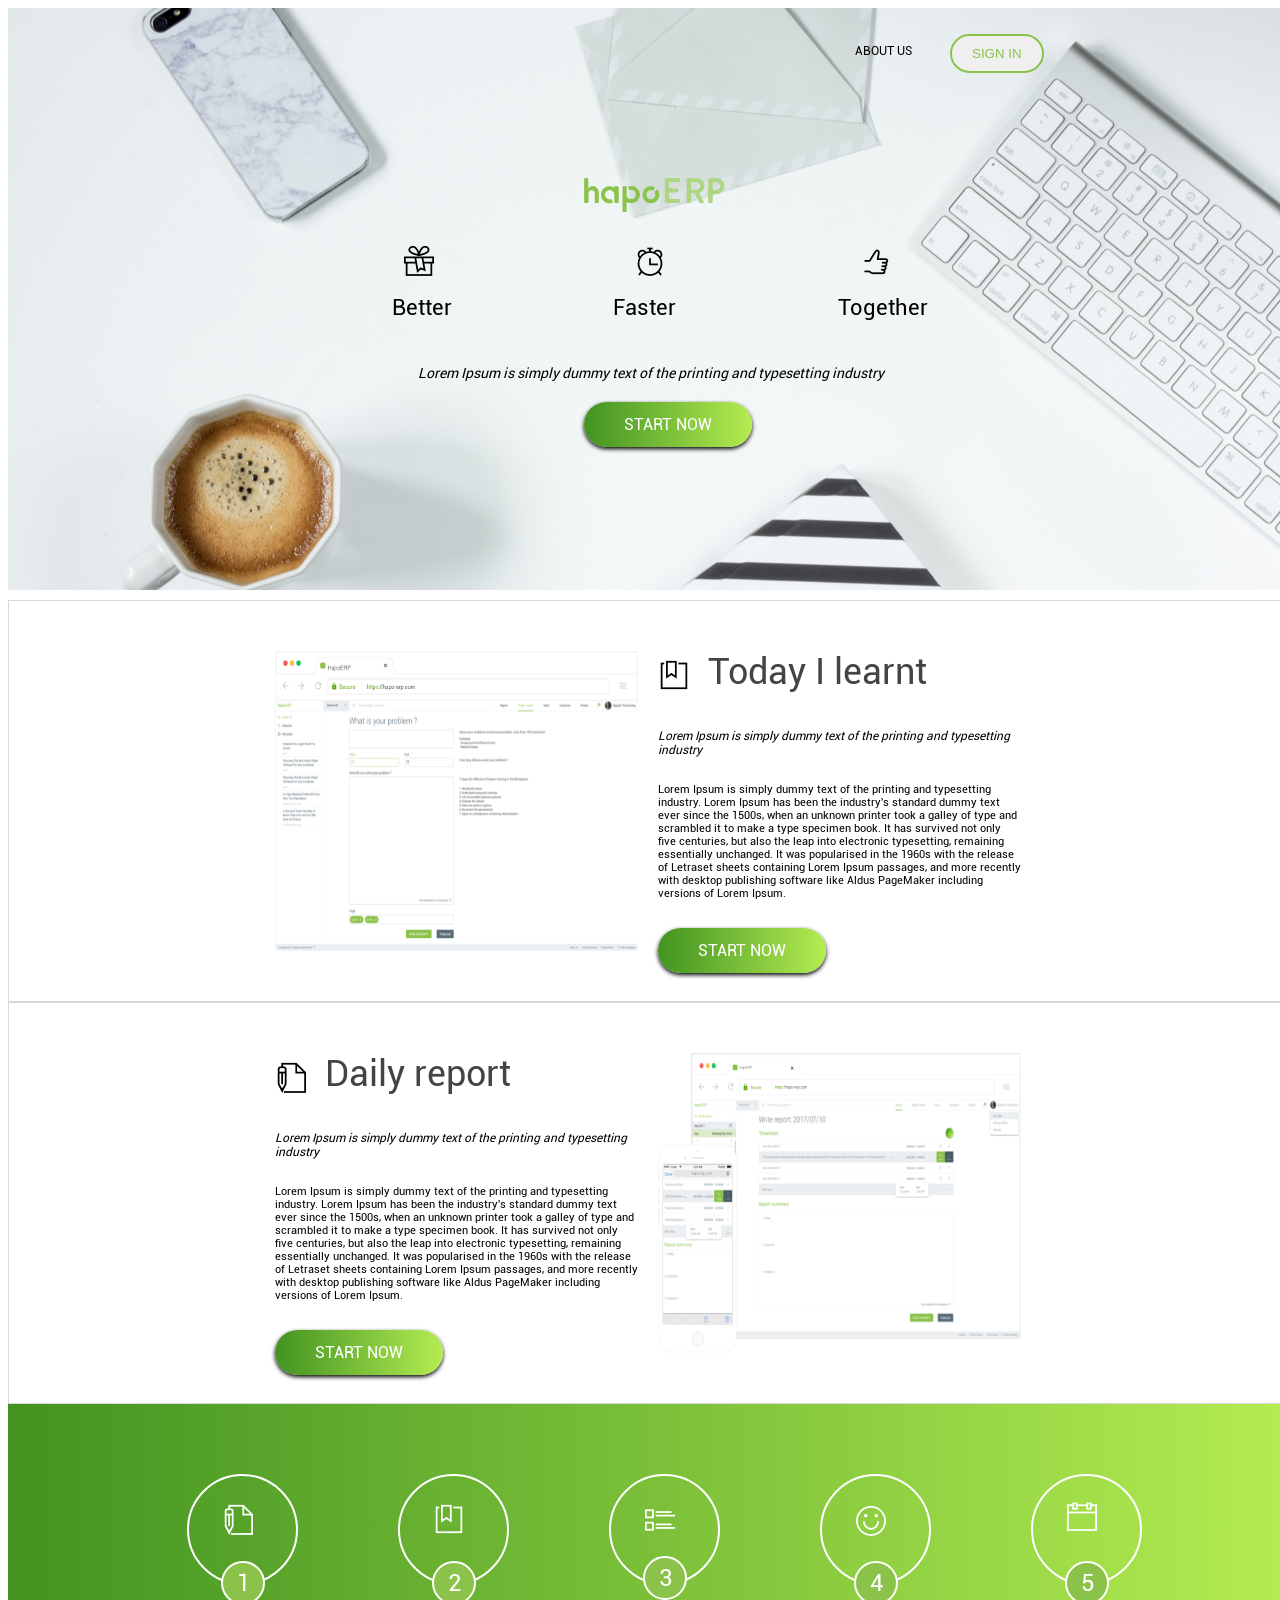
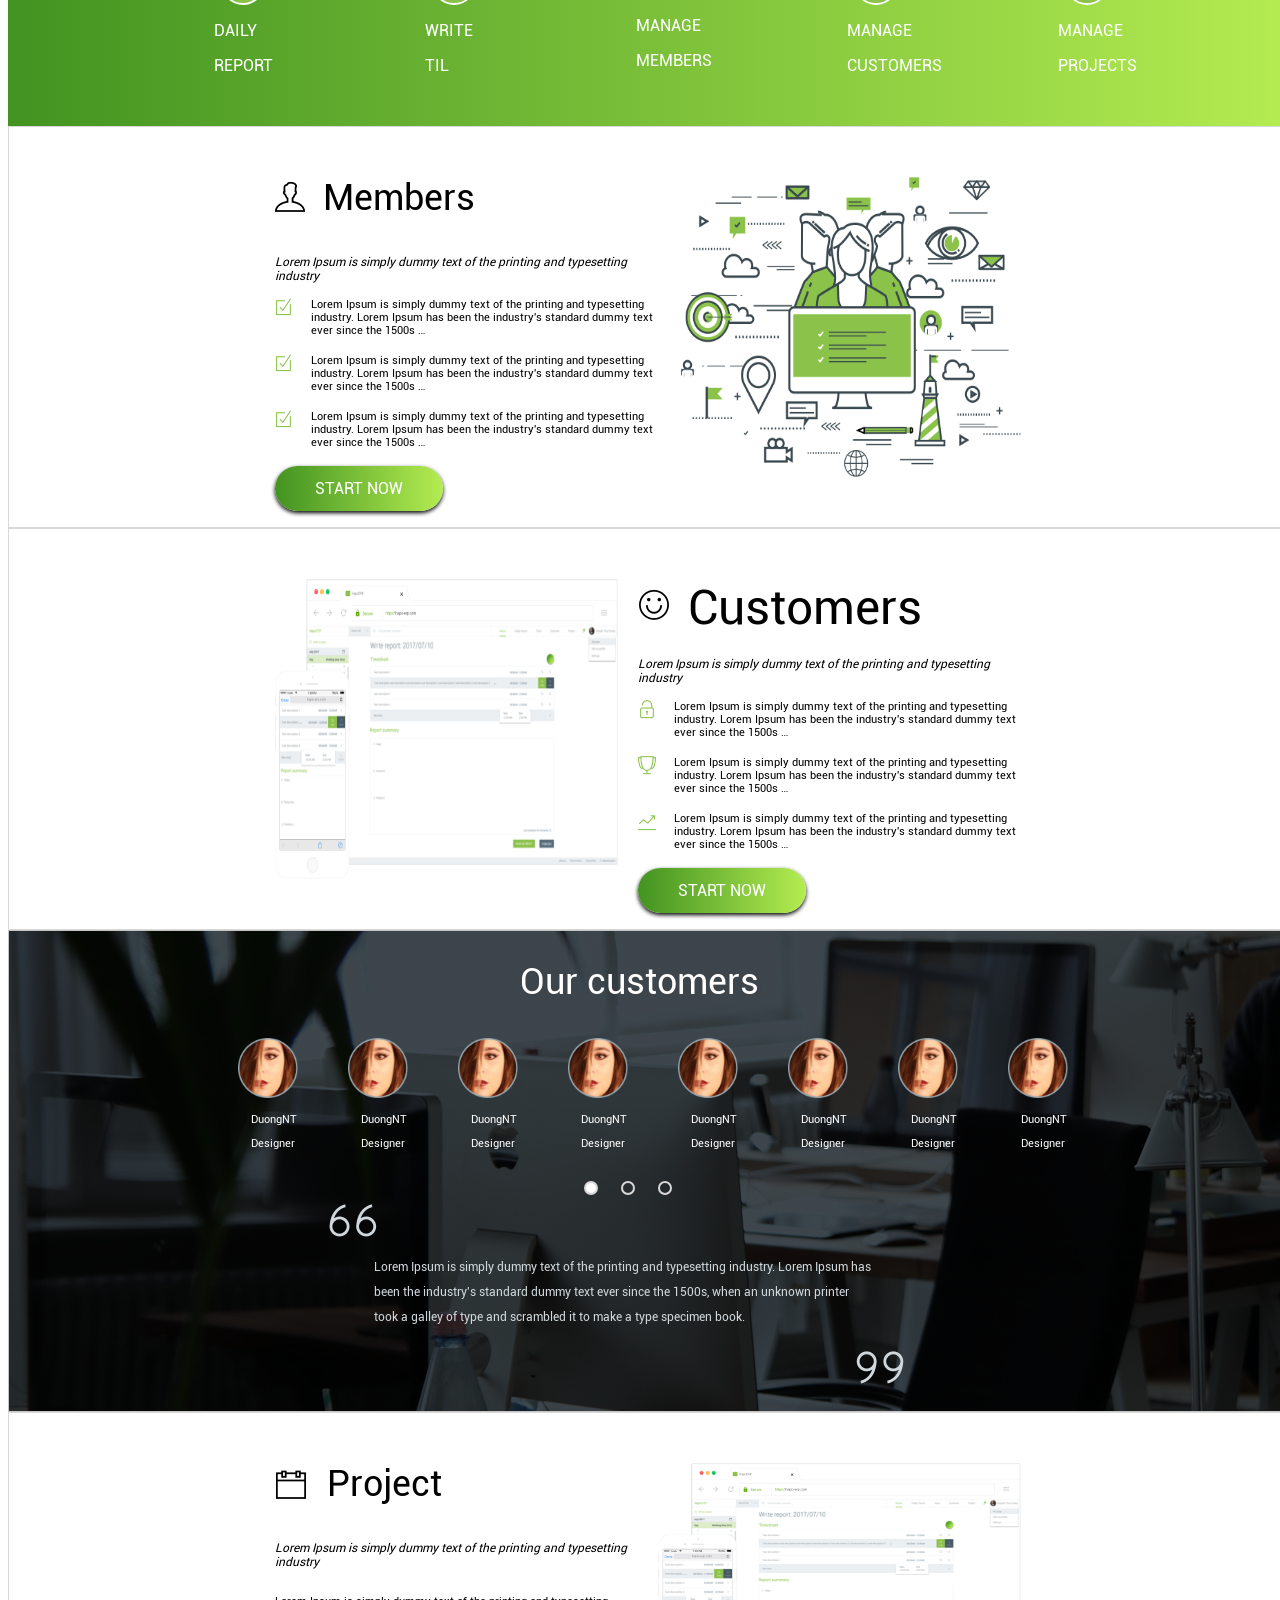
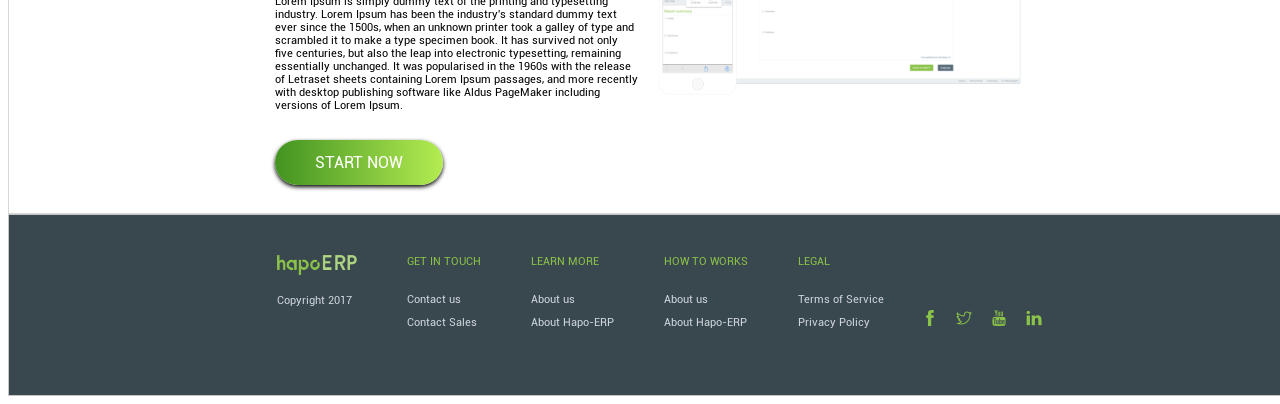
==== sanpham.html @ 752197a6 "modify html-css 18/03" ====
<!DOCTYPE html>
<html>
    <head>
        <title>SanPham</title>
        <link rel="stylesheet" type="text/css" href="css/style.css"/>
        <link rel="stylesheet" type="text/css" href="css/font.css"/>
        <link rel="stylesheet" href="themify-icons-font/themify-icons/themify-icons.css">
        <link rel="stylesheet" href="themify-icons-font/themify-icons/ie7/ie7.css">
        <meta charset="utf-8">
    </head>
    <body>
        <div class = "landing_page_pc">
            <div class ="lpc-banner">
                <div class="lpc-banner-button">
                    <a title="lpc-about-us" class="lpc-about-us">ABOUT US</a>
                    <button class="lpc-sign-in">SIGN IN</button>
                </div>
                <div class="lpc-banner-container">
                    <div class="banner-hapoerp">
                        <img src="image/hapoErp.png" width="20%" height="12%">
                    </div>
                    <div class="banner-icon">
                        <div class="icon-ti-gift">
                            <div class="ti-gift"></div>
                            <div class="better">Better</div>
                        </div>
                        <div class="icon-ti-alarm-clock">
                            <div class="ti-alarm-clock"></div>
                            <div class="better">Faster</div>
                        </div>
                        <div class="icon-ti-thumb-up">
                            <div class="ti-thumb-up"></div>
                            <div class="better">Together</div>
                        </div>
                    </div>
                    <div class="banner-slogan">
                        <i>Lorem Ipsum is simply dummy text of the printing and typesetting industry</i>
                    </div>
                    <div class="banner-start-now">
                        <a title="start-now" class="start-now">START NOW</a>
                    </div>
                </div>
            </div>
            <div class="lpc-today-i-learnt">
                <div class="lpc-til-img">
                    <img src="image/til.png" width="50%" height="300">               
                </div>
                <div class="lpc-til-doc">
                    <div class="til-icon">
                        <span class ="ti-bookmark-alt"></span>
                        <div class="name-ti-bookmark-alt">Today I  learnt </div>
                    </div>
                    <div class="til-slogan">
                        <i>Lorem Ipsum is simply dummy text of the printing and typesetting industry</i>
                    </div>
                    <div class="til-doc">
                        <p> Lorem Ipsum is simply dummy text of the printing and typesetting industry. Lorem Ipsum has been the industry's standard dummy text ever since the 1500s, when an unknown printer took a galley of type and scrambled it to make a type specimen book. It has survived not only five centuries, but also the leap into electronic typesetting, remaining essentially unchanged. It was popularised in the 1960s with the release of Letraset sheets containing Lorem Ipsum passages, and more recently with desktop publishing software like Aldus PageMaker including versions of Lorem Ipsum.</p>
                    </div>
                    <div class="til-start-now">
                        <a title="startnow" class="startnow">START NOW</a>
                    </div>
                </div>
            </div>
            <div class="lpc-daily-report">
                <div class="daily-report-doc">
                    <div class="deilay-report-icon">
                        <span class ="ti-write"></span>
                        <div class="name-ti-write">Daily report</div>
                    </div>
                    <div class="til-slogan">
                        <i>Lorem Ipsum is simply dummy text of the printing and typesetting industry</i>
                    </div>
                    <div class="til-doc">
                        <p> Lorem Ipsum is simply dummy text of the printing and typesetting industry. Lorem Ipsum has been the industry's standard dummy text ever since the 1500s, when an unknown printer took a galley of type and scrambled it to make a type specimen book. It has survived not only five centuries, but also the leap into electronic typesetting, remaining essentially unchanged. It was popularised in the 1960s with the release of Letraset sheets containing Lorem Ipsum passages, and more recently with desktop publishing software like Aldus PageMaker including versions of Lorem Ipsum.</p>
                    </div>
                    <div class="til-start-now">
                        <a title="startnow" class="startnow">START NOW</a>
                    </div>
                </div>
                <div class="daily-report-img">
                    <img src="image/dailyReport.png" width="50%" height="300">
                </div>
            </div>
            <div class="lpc-rectangle3">
                <div class="lpc-oval-dr">
                    <div class="oval-ti-write">
                        <div class="ti-write"></div>
                        <div class="oval-small">
                            <div class="one-small">1</div>
                        </div>
                        <div class="inform-oval">
                            <p>DAILY</p>
                            <p>REPORT</p>
                        </div>
                    </div>
                </div>
                <div class="lpc-oval-wt">
                    <div class="oval-ti-write">
                        <div class="ti-bookmark-alt"></div>
                        <div class="oval-small">
                            <div class="one-small">2</div>
                        </div>
                        <div class="inform-oval">
                            <p>WRITE</p>
                            <p>TIL</p>
                        </div>
                    </div>
                </div>
                <div class="lpc-oval-mm">
                    <div class="oval-ti-write">
                        <div class="ti-layout-list-thumb"></div>
                        <div class="oval-small-3">
                            <div class="one-small">3</div>
                        </div>
                        <div class="inform-oval">
                            <p>MANAGE</p>
                            <p>MEMBERS</p>
                        </div>
                    </div>
                </div>
                <div class="lpc-oval-mc">
                    <div class="oval-ti-write">
                        <div class="ti-face-smile"></div>
                        <div class="oval-small">
                            <div class="one-small">4</div>
                        </div>
                        <div class="inform-oval">
                            <p>MANAGE</p>
                            <p>CUSTOMERS</p>
                        </div>
                    </div>
                </div>
                <div class="lpc-oval-mp">
                    <div class="oval-ti-write">
                        <div class="ti-calendar"></div>
                        <div class="oval-small">
                            <div class="one-small">5</div>
                        </div>
                        <div class="inform-oval">
                            <p>MANAGE</p>
                            <p>PROJECTS</p>
                        </div>
                    </div>
                </div>
            </div>
            <div class="lpc-daily-report">
                <div class="daily-report-doc">
                    <div class="deilay-report-icon">
                        <div class ="ti-user"></div>
                        <div class="name-ti-user">Members</div>
                    </div>
                    <div class="til-slogan">
                        <i>Lorem Ipsum is simply dummy text of the printing and typesetting industry</i>
                    </div>
                    <div class="til-doc">
                        <div class="members-doc-one">
                            <div class="ti-check-box"></div>
                            <div class="doc-ti-check-box">
                                Lorem Ipsum is simply dummy text of the printing and typesetting industry. Lorem Ipsum has been the industry's standard dummy text ever since the 1500s …
                            </div>
                        </div>
                        <div class="members-doc-two">
                            <div class="ti-check-box"></div>
                            <div class="doc-ti-check-box">
                                Lorem Ipsum is simply dummy text of the printing and typesetting industry. Lorem Ipsum has been the industry's standard dummy text ever since the 1500s …
                            </div>
                        </div>
                        <div class="members-doc-two">
                            <div class="ti-check-box"></div>
                            <div class="doc-ti-check-box">
                                Lorem Ipsum is simply dummy text of the printing and typesetting industry. Lorem Ipsum has been the industry's standard dummy text ever since the 1500s …
                            </div>
                        </div>
                    </div>
                    <div class="til-start-now">
                        <a title="startnow" class="startnow">START NOW</a>
                    </div>
                </div>
                <div class="daily-report-img">
                    <img src="image/members.png" width="50%" height="300">
                </div>
            </div>
            <div class="lpc-today-i-learnt">
                <div class="lpc-til-img">
                    <img src="image/dailyReport.png" width="50%" height="300">               
                </div>
                <div class="lpc-til-doc">
                    <div class="til-icon">
                        <span class ="ti-face-smile"></span>
                        <div class="name-ti-face-smile">Customers </div>
                    </div>
                    <div class="til-slogan">
                        <i>Lorem Ipsum is simply dummy text of the printing and typesetting industry</i>
                    </div>
                    <div class="til-doc">
                        <div class="members-doc-one">
                            <div class="ti-unlock"></div>
                            <div class="doc-ti-check-box">
                                Lorem Ipsum is simply dummy text of the printing and typesetting industry. Lorem Ipsum has been the industry's standard dummy text ever since the 1500s …
                            </div>
                        </div>
                        <div class="members-doc-two">
                            <div class="ti-cup"></div>
                            <div class="doc-ti-check-box">
                                Lorem Ipsum is simply dummy text of the printing and typesetting industry. Lorem Ipsum has been the industry's standard dummy text ever since the 1500s …
                            </div>
                        </div>
                        <div class="members-doc-two">
                            <div class=" ti-stats-up"></div>
                            <div class="doc-ti-check-box">
                                Lorem Ipsum is simply dummy text of the printing and typesetting industry. Lorem Ipsum has been the industry's standard dummy text ever since the 1500s …
                            </div>
                        </div>
                    </div>
                    <div class="til-start-now">
                        <a title="startnow" class="startnow">START NOW</a>
                    </div>
                </div>
            </div>
            <div class="lpc-our-customers">
                <div class="our-customers">Our customers</div>
                <div class="avatar-img">
                    <div class="avatar">
                        <div class="our-customers-img">
                            <img src="image/rectangle4Copy2.png">
                        </div>
                        <div class="duongnt">
                            <p>DuongNT</p>
                            <p>Designer</p>
                        </div>
                    </div>
                    <div class="avatar">
                        <div class="our-customers-img">
                            <img src="image/rectangle4Copy2.png">
                        </div>
                        <div class="duongnt">
                            <p>DuongNT</p>
                            <p>Designer</p>
                        </div>
                    </div>
                    <div class="avatar">
                        <div class="our-customers-img">
                            <img src="image/rectangle4Copy2.png">
                        </div>
                        <div class="duongnt">
                            <p>DuongNT</p>
                            <p>Designer</p>
                        </div>
                    </div>
                    <div class="avatar">
                        <div class="our-customers-img">
                            <img src="image/rectangle4Copy2.png">
                        </div>
                        <div class="duongnt">
                            <p>DuongNT</p>
                            <p>Designer</p>
                        </div>
                    </div>
                    <div class="avatar">
                        <div class="our-customers-img">
                            <img src="image/rectangle4Copy2.png">
                        </div>
                        <div class="duongnt">
                            <p>DuongNT</p>
                            <p>Designer</p>
                        </div>
                    </div>
                    <div class="avatar">
                        <div class="our-customers-img">
                            <img src="image/rectangle4Copy2.png">
                        </div>
                        <div class="duongnt">
                            <p>DuongNT</p>
                            <p>Designer</p>
                        </div>
                    </div>
                    <div class="avatar">
                        <div class="our-customers-img">
                            <img src="image/rectangle4Copy2.png">
                        </div>
                        <div class="duongnt">
                            <p>DuongNT</p>
                            <p>Designer</p>
                        </div>
                    </div>
                    <div class="avatar">
                        <div class="our-customers-img">
                            <img src="image/rectangle4Copy2.png">
                        </div>
                        <div class="duongnt">
                            <p>DuongNT</p>
                            <p>Designer</p>
                        </div>
                    </div>
                </div>
                <div class="our-customers-oval">
                    <div class="our-cus-oval"></div>
                    <div class="oval-mini"></div>
                    <div class="oval-mini"></div>
                </div>
                <div class="lpc-our-customers-doc">
                    <div class="ti-quote-left"></div>
                    <div class="our-customers-doc">
                        <p>Lorem Ipsum is simply dummy text of the printing and typesetting industry. Lorem Ipsum has been the industry's standard dummy text ever since the 1500s, when an unknown printer took a galley of type and scrambled it to make a type specimen book.</p>
                    </div>
                    <div class="ti-quote-right"></div>
                </div>
            </div>
            <div class="lpc-daily-report">
                <div class="daily-report-doc">
                    <div class="deilay-report-icon">
                        <span class ="ti-calendar"></span>
                        <div class="name-ti-calendar">Project</div>
                    </div>
                    <div class="til-slogan">
                        <i>Lorem Ipsum is simply dummy text of the printing and typesetting industry</i>
                    </div>
                    <div class="til-doc">
                        <p>Lorem Ipsum is simply dummy text of the printing and typesetting industry. Lorem Ipsum has been the industry's standard dummy text ever since the 1500s, when an unknown printer took a galley of type and scrambled it to make a type specimen book. It has survived not only five centuries, but also the leap into electronic typesetting, remaining essentially unchanged. It was popularised in the 1960s with the release of Letraset sheets containing Lorem Ipsum passages, and more recently with desktop publishing software like Aldus PageMaker including versions of Lorem Ipsum.    
                        </p>
                    </div>
                    <div class="til-start-now">
                        <a title="startnow" class="startnow">START NOW</a>
                    </div>
                </div>
                <div class="daily-report-img">
                    <img src="image/dailyReport.png">
                </div>
            </div>
            <div class="lpc-mask">
                <div class="inform-mask">
                    <div class="hapo-img"><img src="image/hapoErp.png"></div>
                    <div class="contact">Copyright 2017</div>
                </div>
                <div class="inform-mask">
                    <div class="get-in-touch">GET IN TOUCH</div>
                    <div class="contact">
                        <p>Contact us</p>
                        <p>Contact Sales</p>
                    </div>
                </div>
                <div class="inform-mask">
                    <div class="get-in-touch">LEARN MORE</div>
                    <div class="contact">
                        <p>About us</p>
                        <p>About Hapo-ERP</p>
                    </div>
                </div>
                <div class="inform-mask">
                    <div class="get-in-touch">HOW TO WORKS</div>
                    <div class="contact">
                        <p>About us</p>
                        <p>About Hapo-ERP</p>
                    </div>
                </div>
                <div class="inform-mask">
                    <div class="get-in-touch">LEGAL</div>
                    <div class="contact">
                        <p>Terms of Service</p>
                        <P>Privacy Policy</P>   
                    </div>
                </div>
                <div class ="mask-icon">
                    <i class="ti-facebook"></i>
                    <i class="ti-twitter"></i>
                    <i class="ti-youtube"></i>
                    <i class="ti-linkedin"></i>
                </div>
            </div>
        </div>    
    </body>
</html>
---- css/style.css ----
body {
  background: #ffffff;
  width : 100%;
  font-family: roboto-regular;
}

.lpc-banner {
  background: url(../image/banner.png) no-repeat;
  width: 100%;
  height: 620x;
  background-size: contain;
  min-height: 592px;
}

.lpc-banner-button {
  font-size: 12px;
  padding-top: 2%;
  padding-left: 65%;
  display: flex;
}

.lpc-about-us {
  color: #000000 ;
  width: 80px;
  height: 15px;
  padding: 10px 15px;
  float: left;
}

.lpc-sign-in {
  color:  #8BC34A;
  border-radius: 100px;
  padding: 10px 20px;
  border: 2px solid #8BC34A;
  float: left;
}

.lpc-banner-button::after {
  content: ' ';
  clear: both;
  display: block;
}

.lpc-banner-container {
  padding-top: 35px;
}

.banner-hapoerp {
  margin-top: 70px;
  margin-left: 45%;
}

.banner-icon {
  padding-top: 30px;
  padding-left: 30%;
  display: flex;
}

.icon-ti-gift {
  float: left;
}

.ti-gift {
  padding-left: 12px;
  font-size: 30px;
}

.better {
  font-style: roboto-light;
  padding-top: 19px;
  font-size: 22px;
}

.icon-ti-alarm-clock {
  padding-left: 18%;
  float: left;
}

.ti-alarm-clock {
  padding-left: 22px;
  font-size: 30px;
}

.icon-ti-thumb-up {
  padding-left: 18%;
  float: left;
}

.ti-thumb-up {
  padding-left: 22px;
  font-size: 30px;
}

.banner-slogan {
  font-style: roboto-italic;
  padding-top: 45px;
  font-size: 14px;
  padding-left: 32%;
}

.banner-start-now {
  padding-top: 34px;
  padding-left: 45%;
}

.start-now {
  padding: 13px 40px;
  width: 140px;
  height: 20px;
  background: linear-gradient(to right,#429321, #B4EC51);   
  color: #ffffff;
  font-size: 16px;
  border-radius: 40px;
  box-shadow: 0 2px 4px 0 #000000;
}

.lpc-today-i-learnt {
  justify-content: space-between;
  align-items: center;
  padding-left: 20%;
  padding-right: 20%;
  height: 400px;
  border: 1px solid #D8D8D8;
  background-color: #ffffff;
  display: flex;
}

.lpc-til-img {
  width: 50%;
  height: 300px;
  padding: 10px;
  float: left;
}

.lpc-til-img img {
  width: 100%;
}

.lpc-til-doc {
  width: 50%;
  height: 300px;
  padding: 10px;
  float: left;
}

.til-icon {
  display: flex;
}

.lpc-til-doc .ti-bookmark-alt {
  margin-top: -4px;
  margin-left: 1px;
}

.ti-bookmark-alt {
  font-size: 30px;
  padding-top: 14px;
  float: left;
}

.name-ti-bookmark-alt {
  font-style: roboto-light;
  color: #444444;
  width: 308px;
  height: 63px;
  font-size: 36px;
  padding-left: 19px;
}

.til-icon::after {
  content: ' ';
  clear: both;
  display: block;
}

.til-slogan {
  font-style: roboto-italic;
  font-size: 12px;
  padding-top: 15px;
}

.til-doc {
  padding-top: 15px;
  font-size: 12px;
}

.til-start-now {
  width: 195px;
  height: 50px;
  padding-top: 30px;
}

.startnow {
  padding: 13px 40px;
  width: 195px;
  height: 50px;
  background: linear-gradient(to right,#429321, #B4EC51);   
  color: #ffffff;
  font-size: 16px;
  border-radius: 40px;
  box-shadow: 0 2px 4px 0 #000000;
}

.lpc-today-i-learnt::after {
  content: ' ';
  clear: both;
  display: block;
}

.lpc-daily-report {
  justify-content: space-between;
  align-items: center;
  padding-left: 20%;
  padding-right: 20%;
  height: 400px;
  border: 1px solid #D8D8D8;
  background-color: #ffffff;
  display: flex;
}

.daily-report-doc {
  width: 50%;
  height: 300px;
  padding: 10px;
  float: left;
}

.deilay-report-icon {
  display: flex;
}

.ti-write {
  font-size: 30px;
  padding-top: 14px;
  float: left;
}

.daily-report-doc .ti-write {
  margin-top: -4px;
  margin-left: 1px;
}

.name-ti-write {
  font-style: roboto-light;
  color: #444444;
  width: 308px;
  height: 63px;
  font-size: 36px;
  padding-left: 19px;
}

.deilay-report-icon::after{
  content: ' ';
  clear: both;
  display: block;
}

.daily-report-img {
  width: 50%;
  height: 300px;
  padding: 10px;
  float: left;
}

.daily-report-img img{
  width: 100%;
}

.ti-user {
  font-size: 30px;
  padding-top: 5px;
  float: left;
}

.name-ti-user {
  font-style: roboto-light;
  width: 308px;
  height: 63px;
  font-size: 36px;
  padding-left: 18px;
  float: left;
}

.til-doc {
  padding-top: 15px;
  font-size: 11px;
}

.members-doc-one {
  display: flex;
}

.ti-check-box {
  color: #8BC34A;
  font-size: 18px;
  float: left;
}

.doc-ti-check-box {
  width: 400px;
  font-size: 11px;
  padding-left: 18px;
  float: left;
}

.members-doc-one::after {
  content: ' ';
  clear: both;
  display: block;
}

.members-doc-two {
  padding-top: 17px;
  display: flex;
}

.members-doc-two::after {
  content: ' ';
  clear: both;
  display: block;
}

.lpc-rectangle3 {
  background: linear-gradient(to right,#429321, #B4EC51);
  height: 322px;
  display: flex;
}

.lpc-oval-dr {
  padding-top: 70px;
  padding-left: 14%;
  float: left;
}

.oval-ti-write {
  width: 107px;
  height: 107px; 
  border-radius: 100%;
  border: 2px solid #ffffff;
  color: #ffffff;
  float: left;
}

.ti-write {
  font-size: 30px;
  margin-top: 15px;
  margin-left: 34px;
}

.oval-small {
  width: 40px;
  height: 40px; 
  border-radius: 100%;
  background-color: #8BC34A;
  border: 2px solid #ffffff;
  align-self: center;
  color: #ffffff;
  margin-left: 32px;
  margin-top: 85px;
}

.one-small {
  font-size: 24px;
  margin-left: 14px;
  margin-top: 6px;
}

.inform-oval {
  padding-left: 25px;
}

.lpc-oval-wt {
  padding-top: 70px;
  padding-left: 100px;
  float: left;
}

.ti-bookmark-alt {
  font-size: 30px;
  margin-top: 15px;
  margin-left: 34px;
}

.lpc-oval-mm {
  padding-top: 70px;
  padding-left: 100px;
  float: left;
}

.oval-small-3 {
  width: 40px;
  height: 40px; 
  border-radius: 100%;
  background-color: #8BC34A;
  border: 2px solid #ffffff;
  align-self: center;
  color: #ffffff;
  margin-left: 32px;
  margin-top: 20px;
}

.ti-layout-list-thumb {
  font-size: 30px;
  margin-top: 30px;
  margin-left: 34px;
}

.lpc-oval-mc {
  padding-top: 70px;
  padding-left: 100px;
  float: left;
}

.ti-face-smile {
  font-size: 30px;
  margin-top: 15px;
  margin-left: 34px;
}

.lpc-oval-mp {
  padding-top: 70px;
  padding-left: 100px;
  float: left;
}

.ti-calendar {
  font-size: 30px;
  width: 36px;
  height: 36px;
  margin-top: 15px;
  margin-left: 34px;
}

.lpc-til-doc .ti-face-smile {
  margin-top: -4px;
  margin-left: 1px;
}

.ti-face-smile {
  font-size: 30px;
  padding-top: 15px;
  float: left;
}

.name-ti-face-smile {
  font-style: roboto-light;
  width: 308px;
  height: 63px;
  font-size: 48px;
  padding-left: 19px;
}

.ti-unlock {
  color: #8BC34A;
  font-size: 18px;
  float: left;
}

.ti-cup {
  color: #8BC34A;
  font-size: 18px;
  float: left;
}

.ti-stats-up {
  color: #8BC34A;
  font-size: 18px;
  float: left;
}

.lpc-our-customers {
  background: url(../image/rectangle3.png) no-repeat;
  padding-top: 30px;
  height: 450px;
  border: 1px solid #C7C4C4;
}

.our-customers {
  font-style: roboto-light;
  color: #ffffff;
  font-size: 36px;
  padding-left: 40%;
}

.avatar-img {
  padding-top: 35px;
  padding-left: 14%;
  display: flex;
}

.avatar {
  padding-left: 50px;
  float: left;
}

.our-customers-img img {
  width: 60px;
  height: 60px;
}

.duongnt {
  color: #ffffff;
  font-size: 11px;
  padding-left: 13px;
}

.our-customers-oval {
  padding-top: 20px;
  padding-left: 45%; 
  display: flex;
}

.our-cus-oval {
  width: 10px;
  height: 10px;
  border-radius: 100%;
  border: 2px solid #D8D8D8;
  background-color: #ffffff;
  float: left;
}

.oval-mini {
  width: 10px;
  height: 10px; 
  border-radius: 100%;
  border: 2px solid #D8D8D8;
  color: #ffffff;
  margin-left: 23px;
  float: left;
}

.oval-mini::after {
  content: ' ';
  clear: both;
  display: block;
}

.lpc-our-customers-doc {
  padding-left: 25%;
}

.ti-quote-left {
  color: #d0d8dc;
  font-size: 48px;
}

.our-customers-doc {
  font-weight: 300;
  line-height: 25px;
  padding-left: 45px;
  color: #d0d8dc;
  width: 500px;
  font-size: 9pt;
}

.ti-quote-right {
  color: #d0d8dc;
  padding-left: 55%;
  font-size: 48px;
}

.deilay-report-icon .ti-calendar {
  margin-top: -4px;
  margin-left: 1px;
}

.ti-calendar {
  font-size: 30px;
  padding-top: 10px;
  float: left;
}

.name-ti-calendar {
  font-style: roboto-light;
  width: 308px;
  height: 63px;
  font-size: 36px;
  padding-left: 15px;
  float: left;
}

.lpc-mask {
  height: 140px;
  padding-top: 40px;
  padding-left: 17%;
  background-color: #39474E;
  border: 1px solid #C7C4C4;
  display: flex;
}

.hapo-img {
  font-size: 20px;
}

.hapo-img img {
  width: 80px;
  height: 20px;
}

.inform-mask {
  padding-left: 50px;
  float: left;
}

.get-in-touch {
  font-size: 11px;
  color: #8BC34A;
}

.contact {
  color: #D0D8DC;
  font-size: 8pt;
  padding-top: 14px;
}

.mask-icon {
  padding-top: 55px;
  justify-content: space-between;
  min-width: 120px;
  color: #8BC34A;
  padding-left: 38px;
  display: flex;
}
.mask-icon i {
  float: left;
}
---- css/font.css ----
@font-face {
  src: url(../font/Roboto-Italic.ttf);
  font-family: roboto-italic;
}

@font-face {
  src: url(../font/Roboto-Light.ttf);
  font-family: roboto-light;
}

@font-face {
  src: url(../font/Roboto-Regular.ttf);
  font-family: roboto-regular;
}
---- themify-icons-font/themify-icons/themify-icons.css ----
@font-face {
	font-family: 'themify';
	src:url('fonts/themify.eot?-fvbane');
	src:url('fonts/themify.eot?#iefix-fvbane') format('embedded-opentype'),
		url('fonts/themify.woff?-fvbane') format('woff'),
		url('fonts/themify.ttf?-fvbane') format('truetype'),
		url('fonts/themify.svg?-fvbane#themify') format('svg');
	font-weight: normal;
	font-style: normal;
}

[class^="ti-"], [class*=" ti-"] {
	font-family: 'themify';
	speak: none;
	font-style: normal;
	font-weight: normal;
	font-variant: normal;
	text-transform: none;
	line-height: 1;

	/* Better Font Rendering =========== */
	-webkit-font-smoothing: antialiased;
	-moz-osx-font-smoothing: grayscale;
}

.ti-wand:before {
	content: "\e600";
}
.ti-volume:before {
	content: "\e601";
}
.ti-user:before {
	content: "\e602";
}
.ti-unlock:before {
	content: "\e603";
}
.ti-unlink:before {
	content: "\e604";
}
.ti-trash:before {
	content: "\e605";
}
.ti-thought:before {
	content: "\e606";
}
.ti-target:before {
	content: "\e607";
}
.ti-tag:before {
	content: "\e608";
}
.ti-tablet:before {
	content: "\e609";
}
.ti-star:before {
	content: "\e60a";
}
.ti-spray:before {
	content: "\e60b";
}
.ti-signal:before {
	content: "\e60c";
}
.ti-shopping-cart:before {
	content: "\e60d";
}
.ti-shopping-cart-full:before {
	content: "\e60e";
}
.ti-settings:before {
	content: "\e60f";
}
.ti-search:before {
	content: "\e610";
}
.ti-zoom-in:before {
	content: "\e611";
}
.ti-zoom-out:before {
	content: "\e612";
}
.ti-cut:before {
	content: "\e613";
}
.ti-ruler:before {
	content: "\e614";
}
.ti-ruler-pencil:before {
	content: "\e615";
}
.ti-ruler-alt:before {
	content: "\e616";
}
.ti-bookmark:before {
	content: "\e617";
}
.ti-bookmark-alt:before {
	content: "\e618";
}
.ti-reload:before {
	content: "\e619";
}
.ti-plus:before {
	content: "\e61a";
}
.ti-pin:before {
	content: "\e61b";
}
.ti-pencil:before {
	content: "\e61c";
}
.ti-pencil-alt:before {
	content: "\e61d";
}
.ti-paint-roller:before {
	content: "\e61e";
}
.ti-paint-bucket:before {
	content: "\e61f";
}
.ti-na:before {
	content: "\e620";
}
.ti-mobile:before {
	content: "\e621";
}
.ti-minus:before {
	content: "\e622";
}
.ti-medall:before {
	content: "\e623";
}
.ti-medall-alt:before {
	content: "\e624";
}
.ti-marker:before {
	content: "\e625";
}
.ti-marker-alt:before {
	content: "\e626";
}
.ti-arrow-up:before {
	content: "\e627";
}
.ti-arrow-right:before {
	content: "\e628";
}
.ti-arrow-left:before {
	content: "\e629";
}
.ti-arrow-down:before {
	content: "\e62a";
}
.ti-lock:before {
	content: "\e62b";
}
.ti-location-arrow:before {
	content: "\e62c";
}
.ti-link:before {
	content: "\e62d";
}
.ti-layout:before {
	content: "\e62e";
}
.ti-layers:before {
	content: "\e62f";
}
.ti-layers-alt:before {
	content: "\e630";
}
.ti-key:before {
	content: "\e631";
}
.ti-import:before {
	content: "\e632";
}
.ti-image:before {
	content: "\e633";
}
.ti-heart:before {
	content: "\e634";
}
.ti-heart-broken:before {
	content: "\e635";
}
.ti-hand-stop:before {
	content: "\e636";
}
.ti-hand-open:before {
	content: "\e637";
}
.ti-hand-drag:before {
	content: "\e638";
}
.ti-folder:before {
	content: "\e639";
}
.ti-flag:before {
	content: "\e63a";
}
.ti-flag-alt:before {
	content: "\e63b";
}
.ti-flag-alt-2:before {
	content: "\e63c";
}
.ti-eye:before {
	content: "\e63d";
}
.ti-export:before {
	content: "\e63e";
}
.ti-exchange-vertical:before {
	content: "\e63f";
}
.ti-desktop:before {
	content: "\e640";
}
.ti-cup:before {
	content: "\e641";
}
.ti-crown:before {
	content: "\e642";
}
.ti-comments:before {
	content: "\e643";
}
.ti-comment:before {
	content: "\e644";
}
.ti-comment-alt:before {
	content: "\e645";
}
.ti-close:before {
	content: "\e646";
}
.ti-clip:before {
	content: "\e647";
}
.ti-angle-up:before {
	content: "\e648";
}
.ti-angle-right:before {
	content: "\e649";
}
.ti-angle-left:before {
	content: "\e64a";
}
.ti-angle-down:before {
	content: "\e64b";
}
.ti-check:before {
	content: "\e64c";
}
.ti-check-box:before {
	content: "\e64d";
}
.ti-camera:before {
	content: "\e64e";
}
.ti-announcement:before {
	content: "\e64f";
}
.ti-brush:before {
	content: "\e650";
}
.ti-briefcase:before {
	content: "\e651";
}
.ti-bolt:before {
	content: "\e652";
}
.ti-bolt-alt:before {
	content: "\e653";
}
.ti-blackboard:before {
	content: "\e654";
}
.ti-bag:before {
	content: "\e655";
}
.ti-move:before {
	content: "\e656";
}
.ti-arrows-vertical:before {
	content: "\e657";
}
.ti-arrows-horizontal:before {
	content: "\e658";
}
.ti-fullscreen:before {
	content: "\e659";
}
.ti-arrow-top-right:before {
	content: "\e65a";
}
.ti-arrow-top-left:before {
	content: "\e65b";
}
.ti-arrow-circle-up:before {
	content: "\e65c";
}
.ti-arrow-circle-right:before {
	content: "\e65d";
}
.ti-arrow-circle-left:before {
	content: "\e65e";
}
.ti-arrow-circle-down:before {
	content: "\e65f";
}
.ti-angle-double-up:before {
	content: "\e660";
}
.ti-angle-double-right:before {
	content: "\e661";
}
.ti-angle-double-left:before {
	content: "\e662";
}
.ti-angle-double-down:before {
	content: "\e663";
}
.ti-zip:before {
	content: "\e664";
}
.ti-world:before {
	content: "\e665";
}
.ti-wheelchair:before {
	content: "\e666";
}
.ti-view-list:before {
	content: "\e667";
}
.ti-view-list-alt:before {
	content: "\e668";
}
.ti-view-grid:before {
	content: "\e669";
}
.ti-uppercase:before {
	content: "\e66a";
}
.ti-upload:before {
	content: "\e66b";
}
.ti-underline:before {
	content: "\e66c";
}
.ti-truck:before {
	content: "\e66d";
}
.ti-timer:before {
	content: "\e66e";
}
.ti-ticket:before {
	content: "\e66f";
}
.ti-thumb-up:before {
	content: "\e670";
}
.ti-thumb-down:before {
	content: "\e671";
}
.ti-text:before {
	content: "\e672";
}
.ti-stats-up:before {
	content: "\e673";
}
.ti-stats-down:before {
	content: "\e674";
}
.ti-split-v:before {
	content: "\e675";
}
.ti-split-h:before {
	content: "\e676";
}
.ti-smallcap:before {
	content: "\e677";
}
.ti-shine:before {
	content: "\e678";
}
.ti-shift-right:before {
	content: "\e679";
}
.ti-shift-left:before {
	content: "\e67a";
}
.ti-shield:before {
	content: "\e67b";
}
.ti-notepad:before {
	content: "\e67c";
}
.ti-server:before {
	content: "\e67d";
}
.ti-quote-right:before {
	content: "\e67e";
}
.ti-quote-left:before {
	content: "\e67f";
}
.ti-pulse:before {
	content: "\e680";
}
.ti-printer:before {
	content: "\e681";
}
.ti-power-off:before {
	content: "\e682";
}
.ti-plug:before {
	content: "\e683";
}
.ti-pie-chart:before {
	content: "\e684";
}
.ti-paragraph:before {
	content: "\e685";
}
.ti-panel:before {
	content: "\e686";
}
.ti-package:before {
	content: "\e687";
}
.ti-music:before {
	content: "\e688";
}
.ti-music-alt:before {
	content: "\e689";
}
.ti-mouse:before {
	content: "\e68a";
}
.ti-mouse-alt:before {
	content: "\e68b";
}
.ti-money:before {
	content: "\e68c";
}
.ti-microphone:before {
	content: "\e68d";
}
.ti-menu:before {
	content: "\e68e";
}
.ti-menu-alt:before {
	content: "\e68f";
}
.ti-map:before {
	content: "\e690";
}
.ti-map-alt:before {
	content: "\e691";
}
.ti-loop:before {
	content: "\e692";
}
.ti-location-pin:before {
	content: "\e693";
}
.ti-list:before {
	content: "\e694";
}
.ti-light-bulb:before {
	content: "\e695";
}
.ti-Italic:before {
	content: "\e696";
}
.ti-info:before {
	content: "\e697";
}
.ti-infinite:before {
	content: "\e698";
}
.ti-id-badge:before {
	content: "\e699";
}
.ti-hummer:before {
	content: "\e69a";
}
.ti-home:before {
	content: "\e69b";
}
.ti-help:before {
	content: "\e69c";
}
.ti-headphone:before {
	content: "\e69d";
}
.ti-harddrives:before {
	content: "\e69e";
}
.ti-harddrive:before {
	content: "\e69f";
}
.ti-gift:before {
	content: "\e6a0";
}
.ti-game:before {
	content: "\e6a1";
}
.ti-filter:before {
	content: "\e6a2";
}
.ti-files:before {
	content: "\e6a3";
}
.ti-file:before {
	content: "\e6a4";
}
.ti-eraser:before {
	content: "\e6a5";
}
.ti-envelope:before {
	content: "\e6a6";
}
.ti-download:before {
	content: "\e6a7";
}
.ti-direction:before {
	content: "\e6a8";
}
.ti-direction-alt:before {
	content: "\e6a9";
}
.ti-dashboard:before {
	content: "\e6aa";
}
.ti-control-stop:before {
	content: "\e6ab";
}
.ti-control-shuffle:before {
	content: "\e6ac";
}
.ti-control-play:before {
	content: "\e6ad";
}
.ti-control-pause:before {
	content: "\e6ae";
}
.ti-control-forward:before {
	content: "\e6af";
}
.ti-control-backward:before {
	content: "\e6b0";
}
.ti-cloud:before {
	content: "\e6b1";
}
.ti-cloud-up:before {
	content: "\e6b2";
}
.ti-cloud-down:before {
	content: "\e6b3";
}
.ti-clipboard:before {
	content: "\e6b4";
}
.ti-car:before {
	content: "\e6b5";
}
.ti-calendar:before {
	content: "\e6b6";
}
.ti-book:before {
	content: "\e6b7";
}
.ti-bell:before {
	content: "\e6b8";
}
.ti-basketball:before {
	content: "\e6b9";
}
.ti-bar-chart:before {
	content: "\e6ba";
}
.ti-bar-chart-alt:before {
	content: "\e6bb";
}
.ti-back-right:before {
	content: "\e6bc";
}
.ti-back-left:before {
	content: "\e6bd";
}
.ti-arrows-corner:before {
	content: "\e6be";
}
.ti-archive:before {
	content: "\e6bf";
}
.ti-anchor:before {
	content: "\e6c0";
}
.ti-align-right:before {
	content: "\e6c1";
}
.ti-align-left:before {
	content: "\e6c2";
}
.ti-align-justify:before {
	content: "\e6c3";
}
.ti-align-center:before {
	content: "\e6c4";
}
.ti-alert:before {
	content: "\e6c5";
}
.ti-alarm-clock:before {
	content: "\e6c6";
}
.ti-agenda:before {
	content: "\e6c7";
}
.ti-write:before {
	content: "\e6c8";
}
.ti-window:before {
	content: "\e6c9";
}
.ti-widgetized:before {
	content: "\e6ca";
}
.ti-widget:before {
	content: "\e6cb";
}
.ti-widget-alt:before {
	content: "\e6cc";
}
.ti-wallet:before {
	content: "\e6cd";
}
.ti-video-clapper:before {
	content: "\e6ce";
}
.ti-video-camera:before {
	content: "\e6cf";
}
.ti-vector:before {
	content: "\e6d0";
}
.ti-themify-logo:before {
	content: "\e6d1";
}
.ti-themify-favicon:before {
	content: "\e6d2";
}
.ti-themify-favicon-alt:before {
	content: "\e6d3";
}
.ti-support:before {
	content: "\e6d4";
}
.ti-stamp:before {
	content: "\e6d5";
}
.ti-split-v-alt:before {
	content: "\e6d6";
}
.ti-slice:before {
	content: "\e6d7";
}
.ti-shortcode:before {
	content: "\e6d8";
}
.ti-shift-right-alt:before {
	content: "\e6d9";
}
.ti-shift-left-alt:before {
	content: "\e6da";
}
.ti-ruler-alt-2:before {
	content: "\e6db";
}
.ti-receipt:before {
	content: "\e6dc";
}
.ti-pin2:before {
	content: "\e6dd";
}
.ti-pin-alt:before {
	content: "\e6de";
}
.ti-pencil-alt2:before {
	content: "\e6df";
}
.ti-palette:before {
	content: "\e6e0";
}
.ti-more:before {
	content: "\e6e1";
}
.ti-more-alt:before {
	content: "\e6e2";
}
.ti-microphone-alt:before {
	content: "\e6e3";
}
.ti-magnet:before {
	content: "\e6e4";
}
.ti-line-double:before {
	content: "\e6e5";
}
.ti-line-dotted:before {
	content: "\e6e6";
}
.ti-line-dashed:before {
	content: "\e6e7";
}
.ti-layout-width-full:before {
	content: "\e6e8";
}
.ti-layout-width-default:before {
	content: "\e6e9";
}
.ti-layout-width-default-alt:before {
	content: "\e6ea";
}
.ti-layout-tab:before {
	content: "\e6eb";
}
.ti-layout-tab-window:before {
	content: "\e6ec";
}
.ti-layout-tab-v:before {
	content: "\e6ed";
}
.ti-layout-tab-min:before {
	content: "\e6ee";
}
.ti-layout-slider:before {
	content: "\e6ef";
}
.ti-layout-slider-alt:before {
	content: "\e6f0";
}
.ti-layout-sidebar-right:before {
	content: "\e6f1";
}
.ti-layout-sidebar-none:before {
	content: "\e6f2";
}
.ti-layout-sidebar-left:before {
	content: "\e6f3";
}
.ti-layout-placeholder:before {
	content: "\e6f4";
}
.ti-layout-menu:before {
	content: "\e6f5";
}
.ti-layout-menu-v:before {
	content: "\e6f6";
}
.ti-layout-menu-separated:before {
	content: "\e6f7";
}
.ti-layout-menu-full:before {
	content: "\e6f8";
}
.ti-layout-media-right-alt:before {
	content: "\e6f9";
}
.ti-layout-media-right:before {
	content: "\e6fa";
}
.ti-layout-media-overlay:before {
	content: "\e6fb";
}
.ti-layout-media-overlay-alt:before {
	content: "\e6fc";
}
.ti-layout-media-overlay-alt-2:before {
	content: "\e6fd";
}
.ti-layout-media-left-alt:before {
	content: "\e6fe";
}
.ti-layout-media-left:before {
	content: "\e6ff";
}
.ti-layout-media-center-alt:before {
	content: "\e700";
}
.ti-layout-media-center:before {
	content: "\e701";
}
.ti-layout-list-thumb:before {
	content: "\e702";
}
.ti-layout-list-thumb-alt:before {
	content: "\e703";
}
.ti-layout-list-post:before {
	content: "\e704";
}
.ti-layout-list-large-image:before {
	content: "\e705";
}
.ti-layout-line-solid:before {
	content: "\e706";
}
.ti-layout-grid4:before {
	content: "\e707";
}
.ti-layout-grid3:before {
	content: "\e708";
}
.ti-layout-grid2:before {
	content: "\e709";
}
.ti-layout-grid2-thumb:before {
	content: "\e70a";
}
.ti-layout-cta-right:before {
	content: "\e70b";
}
.ti-layout-cta-left:before {
	content: "\e70c";
}
.ti-layout-cta-center:before {
	content: "\e70d";
}
.ti-layout-cta-btn-right:before {
	content: "\e70e";
}
.ti-layout-cta-btn-left:before {
	content: "\e70f";
}
.ti-layout-column4:before {
	content: "\e710";
}
.ti-layout-column3:before {
	content: "\e711";
}
.ti-layout-column2:before {
	content: "\e712";
}
.ti-layout-accordion-separated:before {
	content: "\e713";
}
.ti-layout-accordion-merged:before {
	content: "\e714";
}
.ti-layout-accordion-list:before {
	content: "\e715";
}
.ti-ink-pen:before {
	content: "\e716";
}
.ti-info-alt:before {
	content: "\e717";
}
.ti-help-alt:before {
	content: "\e718";
}
.ti-headphone-alt:before {
	content: "\e719";
}
.ti-hand-point-up:before {
	content: "\e71a";
}
.ti-hand-point-right:before {
	content: "\e71b";
}
.ti-hand-point-left:before {
	content: "\e71c";
}
.ti-hand-point-down:before {
	content: "\e71d";
}
.ti-gallery:before {
	content: "\e71e";
}
.ti-face-smile:before {
	content: "\e71f";
}
.ti-face-sad:before {
	content: "\e720";
}
.ti-credit-card:before {
	content: "\e721";
}
.ti-control-skip-forward:before {
	content: "\e722";
}
.ti-control-skip-backward:before {
	content: "\e723";
}
.ti-control-record:before {
	content: "\e724";
}
.ti-control-eject:before {
	content: "\e725";
}
.ti-comments-smiley:before {
	content: "\e726";
}
.ti-brush-alt:before {
	content: "\e727";
}
.ti-youtube:before {
	content: "\e728";
}
.ti-vimeo:before {
	content: "\e729";
}
.ti-twitter:before {
	content: "\e72a";
}
.ti-time:before {
	content: "\e72b";
}
.ti-tumblr:before {
	content: "\e72c";
}
.ti-skype:before {
	content: "\e72d";
}
.ti-share:before {
	content: "\e72e";
}
.ti-share-alt:before {
	content: "\e72f";
}
.ti-rocket:before {
	content: "\e730";
}
.ti-pinterest:before {
	content: "\e731";
}
.ti-new-window:before {
	content: "\e732";
}
.ti-microsoft:before {
	content: "\e733";
}
.ti-list-ol:before {
	content: "\e734";
}
.ti-linkedin:before {
	content: "\e735";
}
.ti-layout-sidebar-2:before {
	content: "\e736";
}
.ti-layout-grid4-alt:before {
	content: "\e737";
}
.ti-layout-grid3-alt:before {
	content: "\e738";
}
.ti-layout-grid2-alt:before {
	content: "\e739";
}
.ti-layout-column4-alt:before {
	content: "\e73a";
}
.ti-layout-column3-alt:before {
	content: "\e73b";
}
.ti-layout-column2-alt:before {
	content: "\e73c";
}
.ti-instagram:before {
	content: "\e73d";
}
.ti-google:before {
	content: "\e73e";
}
.ti-github:before {
	content: "\e73f";
}
.ti-flickr:before {
	content: "\e740";
}
.ti-facebook:before {
	content: "\e741";
}
.ti-dropbox:before {
	content: "\e742";
}
.ti-dribbble:before {
	content: "\e743";
}
.ti-apple:before {
	content: "\e744";
}
.ti-android:before {
	content: "\e745";
}
.ti-save:before {
	content: "\e746";
}
.ti-save-alt:before {
	content: "\e747";
}
.ti-yahoo:before {
	content: "\e748";
}
.ti-wordpress:before {
	content: "\e749";
}
.ti-vimeo-alt:before {
	content: "\e74a";
}
.ti-twitter-alt:before {
	content: "\e74b";
}
.ti-tumblr-alt:before {
	content: "\e74c";
}
.ti-trello:before {
	content: "\e74d";
}
.ti-stack-overflow:before {
	content: "\e74e";
}
.ti-soundcloud:before {
	content: "\e74f";
}
.ti-sharethis:before {
	content: "\e750";
}
.ti-sharethis-alt:before {
	content: "\e751";
}
.ti-reddit:before {
	content: "\e752";
}
.ti-pinterest-alt:before {
	content: "\e753";
}
.ti-microsoft-alt:before {
	content: "\e754";
}
.ti-linux:before {
	content: "\e755";
}
.ti-jsfiddle:before {
	content: "\e756";
}
.ti-joomla:before {
	content: "\e757";
}
.ti-html5:before {
	content: "\e758";
}
.ti-flickr-alt:before {
	content: "\e759";
}
.ti-email:before {
	content: "\e75a";
}
.ti-drupal:before {
	content: "\e75b";
}
.ti-dropbox-alt:before {
	content: "\e75c";
}
.ti-css3:before {
	content: "\e75d";
}
.ti-rss:before {
	content: "\e75e";
}
.ti-rss-alt:before {
	content: "\e75f";
}
---- themify-icons-font/themify-icons/ie7/ie7.css ----
.ti-wand {
	*zoom: expression(this.runtimeStyle['zoom'] = '1', this.innerHTML = '&#xe600;');
}
.ti-volume {
	*zoom: expression(this.runtimeStyle['zoom'] = '1', this.innerHTML = '&#xe601;');
}
.ti-user {
	*zoom: expression(this.runtimeStyle['zoom'] = '1', this.innerHTML = '&#xe602;');
}
.ti-unlock {
	*zoom: expression(this.runtimeStyle['zoom'] = '1', this.innerHTML = '&#xe603;');
}
.ti-unlink {
	*zoom: expression(this.runtimeStyle['zoom'] = '1', this.innerHTML = '&#xe604;');
}
.ti-trash {
	*zoom: expression(this.runtimeStyle['zoom'] = '1', this.innerHTML = '&#xe605;');
}
.ti-thought {
	*zoom: expression(this.runtimeStyle['zoom'] = '1', this.innerHTML = '&#xe606;');
}
.ti-target {
	*zoom: expression(this.runtimeStyle['zoom'] = '1', this.innerHTML = '&#xe607;');
}
.ti-tag {
	*zoom: expression(this.runtimeStyle['zoom'] = '1', this.innerHTML = '&#xe608;');
}
.ti-tablet {
	*zoom: expression(this.runtimeStyle['zoom'] = '1', this.innerHTML = '&#xe609;');
}
.ti-star {
	*zoom: expression(this.runtimeStyle['zoom'] = '1', this.innerHTML = '&#xe60a;');
}
.ti-spray {
	*zoom: expression(this.runtimeStyle['zoom'] = '1', this.innerHTML = '&#xe60b;');
}
.ti-signal {
	*zoom: expression(this.runtimeStyle['zoom'] = '1', this.innerHTML = '&#xe60c;');
}
.ti-shopping-cart {
	*zoom: expression(this.runtimeStyle['zoom'] = '1', this.innerHTML = '&#xe60d;');
}
.ti-shopping-cart-full {
	*zoom: expression(this.runtimeStyle['zoom'] = '1', this.innerHTML = '&#xe60e;');
}
.ti-settings {
	*zoom: expression(this.runtimeStyle['zoom'] = '1', this.innerHTML = '&#xe60f;');
}
.ti-search {
	*zoom: expression(this.runtimeStyle['zoom'] = '1', this.innerHTML = '&#xe610;');
}
.ti-zoom-in {
	*zoom: expression(this.runtimeStyle['zoom'] = '1', this.innerHTML = '&#xe611;');
}
.ti-zoom-out {
	*zoom: expression(this.runtimeStyle['zoom'] = '1', this.innerHTML = '&#xe612;');
}
.ti-cut {
	*zoom: expression(this.runtimeStyle['zoom'] = '1', this.innerHTML = '&#xe613;');
}
.ti-ruler {
	*zoom: expression(this.runtimeStyle['zoom'] = '1', this.innerHTML = '&#xe614;');
}
.ti-ruler-pencil {
	*zoom: expression(this.runtimeStyle['zoom'] = '1', this.innerHTML = '&#xe615;');
}
.ti-ruler-alt {
	*zoom: expression(this.runtimeStyle['zoom'] = '1', this.innerHTML = '&#xe616;');
}
.ti-bookmark {
	*zoom: expression(this.runtimeStyle['zoom'] = '1', this.innerHTML = '&#xe617;');
}
.ti-bookmark-alt {
	*zoom: expression(this.runtimeStyle['zoom'] = '1', this.innerHTML = '&#xe618;');
}
.ti-reload {
	*zoom: expression(this.runtimeStyle['zoom'] = '1', this.innerHTML = '&#xe619;');
}
.ti-plus {
	*zoom: expression(this.runtimeStyle['zoom'] = '1', this.innerHTML = '&#xe61a;');
}
.ti-pin {
	*zoom: expression(this.runtimeStyle['zoom'] = '1', this.innerHTML = '&#xe61b;');
}
.ti-pencil {
	*zoom: expression(this.runtimeStyle['zoom'] = '1', this.innerHTML = '&#xe61c;');
}
.ti-pencil-alt {
	*zoom: expression(this.runtimeStyle['zoom'] = '1', this.innerHTML = '&#xe61d;');
}
.ti-paint-roller {
	*zoom: expression(this.runtimeStyle['zoom'] = '1', this.innerHTML = '&#xe61e;');
}
.ti-paint-bucket {
	*zoom: expression(this.runtimeStyle['zoom'] = '1', this.innerHTML = '&#xe61f;');
}
.ti-na {
	*zoom: expression(this.runtimeStyle['zoom'] = '1', this.innerHTML = '&#xe620;');
}
.ti-mobile {
	*zoom: expression(this.runtimeStyle['zoom'] = '1', this.innerHTML = '&#xe621;');
}
.ti-minus {
	*zoom: expression(this.runtimeStyle['zoom'] = '1', this.innerHTML = '&#xe622;');
}
.ti-medall {
	*zoom: expression(this.runtimeStyle['zoom'] = '1', this.innerHTML = '&#xe623;');
}
.ti-medall-alt {
	*zoom: expression(this.runtimeStyle['zoom'] = '1', this.innerHTML = '&#xe624;');
}
.ti-marker {
	*zoom: expression(this.runtimeStyle['zoom'] = '1', this.innerHTML = '&#xe625;');
}
.ti-marker-alt {
	*zoom: expression(this.runtimeStyle['zoom'] = '1', this.innerHTML = '&#xe626;');
}
.ti-arrow-up {
	*zoom: expression(this.runtimeStyle['zoom'] = '1', this.innerHTML = '&#xe627;');
}
.ti-arrow-right {
	*zoom: expression(this.runtimeStyle['zoom'] = '1', this.innerHTML = '&#xe628;');
}
.ti-arrow-left {
	*zoom: expression(this.runtimeStyle['zoom'] = '1', this.innerHTML = '&#xe629;');
}
.ti-arrow-down {
	*zoom: expression(this.runtimeStyle['zoom'] = '1', this.innerHTML = '&#xe62a;');
}
.ti-lock {
	*zoom: expression(this.runtimeStyle['zoom'] = '1', this.innerHTML = '&#xe62b;');
}
.ti-location-arrow {
	*zoom: expression(this.runtimeStyle['zoom'] = '1', this.innerHTML = '&#xe62c;');
}
.ti-link {
	*zoom: expression(this.runtimeStyle['zoom'] = '1', this.innerHTML = '&#xe62d;');
}
.ti-layout {
	*zoom: expression(this.runtimeStyle['zoom'] = '1', this.innerHTML = '&#xe62e;');
}
.ti-layers {
	*zoom: expression(this.runtimeStyle['zoom'] = '1', this.innerHTML = '&#xe62f;');
}
.ti-layers-alt {
	*zoom: expression(this.runtimeStyle['zoom'] = '1', this.innerHTML = '&#xe630;');
}
.ti-key {
	*zoom: expression(this.runtimeStyle['zoom'] = '1', this.innerHTML = '&#xe631;');
}
.ti-import {
	*zoom: expression(this.runtimeStyle['zoom'] = '1', this.innerHTML = '&#xe632;');
}
.ti-image {
	*zoom: expression(this.runtimeStyle['zoom'] = '1', this.innerHTML = '&#xe633;');
}
.ti-heart {
	*zoom: expression(this.runtimeStyle['zoom'] = '1', this.innerHTML = '&#xe634;');
}
.ti-heart-broken {
	*zoom: expression(this.runtimeStyle['zoom'] = '1', this.innerHTML = '&#xe635;');
}
.ti-hand-stop {
	*zoom: expression(this.runtimeStyle['zoom'] = '1', this.innerHTML = '&#xe636;');
}
.ti-hand-open {
	*zoom: expression(this.runtimeStyle['zoom'] = '1', this.innerHTML = '&#xe637;');
}
.ti-hand-drag {
	*zoom: expression(this.runtimeStyle['zoom'] = '1', this.innerHTML = '&#xe638;');
}
.ti-folder {
	*zoom: expression(this.runtimeStyle['zoom'] = '1', this.innerHTML = '&#xe639;');
}
.ti-flag {
	*zoom: expression(this.runtimeStyle['zoom'] = '1', this.innerHTML = '&#xe63a;');
}
.ti-flag-alt {
	*zoom: expression(this.runtimeStyle['zoom'] = '1', this.innerHTML = '&#xe63b;');
}
.ti-flag-alt-2 {
	*zoom: expression(this.runtimeStyle['zoom'] = '1', this.innerHTML = '&#xe63c;');
}
.ti-eye {
	*zoom: expression(this.runtimeStyle['zoom'] = '1', this.innerHTML = '&#xe63d;');
}
.ti-export {
	*zoom: expression(this.runtimeStyle['zoom'] = '1', this.innerHTML = '&#xe63e;');
}
.ti-exchange-vertical {
	*zoom: expression(this.runtimeStyle['zoom'] = '1', this.innerHTML = '&#xe63f;');
}
.ti-desktop {
	*zoom: expression(this.runtimeStyle['zoom'] = '1', this.innerHTML = '&#xe640;');
}
.ti-cup {
	*zoom: expression(this.runtimeStyle['zoom'] = '1', this.innerHTML = '&#xe641;');
}
.ti-crown {
	*zoom: expression(this.runtimeStyle['zoom'] = '1', this.innerHTML = '&#xe642;');
}
.ti-comments {
	*zoom: expression(this.runtimeStyle['zoom'] = '1', this.innerHTML = '&#xe643;');
}
.ti-comment {
	*zoom: expression(this.runtimeStyle['zoom'] = '1', this.innerHTML = '&#xe644;');
}
.ti-comment-alt {
	*zoom: expression(this.runtimeStyle['zoom'] = '1', this.innerHTML = '&#xe645;');
}
.ti-close {
	*zoom: expression(this.runtimeStyle['zoom'] = '1', this.innerHTML = '&#xe646;');
}
.ti-clip {
	*zoom: expression(this.runtimeStyle['zoom'] = '1', this.innerHTML = '&#xe647;');
}
.ti-angle-up {
	*zoom: expression(this.runtimeStyle['zoom'] = '1', this.innerHTML = '&#xe648;');
}
.ti-angle-right {
	*zoom: expression(this.runtimeStyle['zoom'] = '1', this.innerHTML = '&#xe649;');
}
.ti-angle-left {
	*zoom: expression(this.runtimeStyle['zoom'] = '1', this.innerHTML = '&#xe64a;');
}
.ti-angle-down {
	*zoom: expression(this.runtimeStyle['zoom'] = '1', this.innerHTML = '&#xe64b;');
}
.ti-check {
	*zoom: expression(this.runtimeStyle['zoom'] = '1', this.innerHTML = '&#xe64c;');
}
.ti-check-box {
	*zoom: expression(this.runtimeStyle['zoom'] = '1', this.innerHTML = '&#xe64d;');
}
.ti-camera {
	*zoom: expression(this.runtimeStyle['zoom'] = '1', this.innerHTML = '&#xe64e;');
}
.ti-announcement {
	*zoom: expression(this.runtimeStyle['zoom'] = '1', this.innerHTML = '&#xe64f;');
}
.ti-brush {
	*zoom: expression(this.runtimeStyle['zoom'] = '1', this.innerHTML = '&#xe650;');
}
.ti-briefcase {
	*zoom: expression(this.runtimeStyle['zoom'] = '1', this.innerHTML = '&#xe651;');
}
.ti-bolt {
	*zoom: expression(this.runtimeStyle['zoom'] = '1', this.innerHTML = '&#xe652;');
}
.ti-bolt-alt {
	*zoom: expression(this.runtimeStyle['zoom'] = '1', this.innerHTML = '&#xe653;');
}
.ti-blackboard {
	*zoom: expression(this.runtimeStyle['zoom'] = '1', this.innerHTML = '&#xe654;');
}
.ti-bag {
	*zoom: expression(this.runtimeStyle['zoom'] = '1', this.innerHTML = '&#xe655;');
}
.ti-move {
	*zoom: expression(this.runtimeStyle['zoom'] = '1', this.innerHTML = '&#xe656;');
}
.ti-arrows-vertical {
	*zoom: expression(this.runtimeStyle['zoom'] = '1', this.innerHTML = '&#xe657;');
}
.ti-arrows-horizontal {
	*zoom: expression(this.runtimeStyle['zoom'] = '1', this.innerHTML = '&#xe658;');
}
.ti-fullscreen {
	*zoom: expression(this.runtimeStyle['zoom'] = '1', this.innerHTML = '&#xe659;');
}
.ti-arrow-top-right {
	*zoom: expression(this.runtimeStyle['zoom'] = '1', this.innerHTML = '&#xe65a;');
}
.ti-arrow-top-left {
	*zoom: expression(this.runtimeStyle['zoom'] = '1', this.innerHTML = '&#xe65b;');
}
.ti-arrow-circle-up {
	*zoom: expression(this.runtimeStyle['zoom'] = '1', this.innerHTML = '&#xe65c;');
}
.ti-arrow-circle-right {
	*zoom: expression(this.runtimeStyle['zoom'] = '1', this.innerHTML = '&#xe65d;');
}
.ti-arrow-circle-left {
	*zoom: expression(this.runtimeStyle['zoom'] = '1', this.innerHTML = '&#xe65e;');
}
.ti-arrow-circle-down {
	*zoom: expression(this.runtimeStyle['zoom'] = '1', this.innerHTML = '&#xe65f;');
}
.ti-angle-double-up {
	*zoom: expression(this.runtimeStyle['zoom'] = '1', this.innerHTML = '&#xe660;');
}
.ti-angle-double-right {
	*zoom: expression(this.runtimeStyle['zoom'] = '1', this.innerHTML = '&#xe661;');
}
.ti-angle-double-left {
	*zoom: expression(this.runtimeStyle['zoom'] = '1', this.innerHTML = '&#xe662;');
}
.ti-angle-double-down {
	*zoom: expression(this.runtimeStyle['zoom'] = '1', this.innerHTML = '&#xe663;');
}
.ti-zip {
	*zoom: expression(this.runtimeStyle['zoom'] = '1', this.innerHTML = '&#xe664;');
}
.ti-world {
	*zoom: expression(this.runtimeStyle['zoom'] = '1', this.innerHTML = '&#xe665;');
}
.ti-wheelchair {
	*zoom: expression(this.runtimeStyle['zoom'] = '1', this.innerHTML = '&#xe666;');
}
.ti-view-list {
	*zoom: expression(this.runtimeStyle['zoom'] = '1', this.innerHTML = '&#xe667;');
}
.ti-view-list-alt {
	*zoom: expression(this.runtimeStyle['zoom'] = '1', this.innerHTML = '&#xe668;');
}
.ti-view-grid {
	*zoom: expression(this.runtimeStyle['zoom'] = '1', this.innerHTML = '&#xe669;');
}
.ti-uppercase {
	*zoom: expression(this.runtimeStyle['zoom'] = '1', this.innerHTML = '&#xe66a;');
}
.ti-upload {
	*zoom: expression(this.runtimeStyle['zoom'] = '1', this.innerHTML = '&#xe66b;');
}
.ti-underline {
	*zoom: expression(this.runtimeStyle['zoom'] = '1', this.innerHTML = '&#xe66c;');
}
.ti-truck {
	*zoom: expression(this.runtimeStyle['zoom'] = '1', this.innerHTML = '&#xe66d;');
}
.ti-timer {
	*zoom: expression(this.runtimeStyle['zoom'] = '1', this.innerHTML = '&#xe66e;');
}
.ti-ticket {
	*zoom: expression(this.runtimeStyle['zoom'] = '1', this.innerHTML = '&#xe66f;');
}
.ti-thumb-up {
	*zoom: expression(this.runtimeStyle['zoom'] = '1', this.innerHTML = '&#xe670;');
}
.ti-thumb-down {
	*zoom: expression(this.runtimeStyle['zoom'] = '1', this.innerHTML = '&#xe671;');
}
.ti-text {
	*zoom: expression(this.runtimeStyle['zoom'] = '1', this.innerHTML = '&#xe672;');
}
.ti-stats-up {
	*zoom: expression(this.runtimeStyle['zoom'] = '1', this.innerHTML = '&#xe673;');
}
.ti-stats-down {
	*zoom: expression(this.runtimeStyle['zoom'] = '1', this.innerHTML = '&#xe674;');
}
.ti-split-v {
	*zoom: expression(this.runtimeStyle['zoom'] = '1', this.innerHTML = '&#xe675;');
}
.ti-split-h {
	*zoom: expression(this.runtimeStyle['zoom'] = '1', this.innerHTML = '&#xe676;');
}
.ti-smallcap {
	*zoom: expression(this.runtimeStyle['zoom'] = '1', this.innerHTML = '&#xe677;');
}
.ti-shine {
	*zoom: expression(this.runtimeStyle['zoom'] = '1', this.innerHTML = '&#xe678;');
}
.ti-shift-right {
	*zoom: expression(this.runtimeStyle['zoom'] = '1', this.innerHTML = '&#xe679;');
}
.ti-shift-left {
	*zoom: expression(this.runtimeStyle['zoom'] = '1', this.innerHTML = '&#xe67a;');
}
.ti-shield {
	*zoom: expression(this.runtimeStyle['zoom'] = '1', this.innerHTML = '&#xe67b;');
}
.ti-notepad {
	*zoom: expression(this.runtimeStyle['zoom'] = '1', this.innerHTML = '&#xe67c;');
}
.ti-server {
	*zoom: expression(this.runtimeStyle['zoom'] = '1', this.innerHTML = '&#xe67d;');
}
.ti-quote-right {
	*zoom: expression(this.runtimeStyle['zoom'] = '1', this.innerHTML = '&#xe67e;');
}
.ti-quote-left {
	*zoom: expression(this.runtimeStyle['zoom'] = '1', this.innerHTML = '&#xe67f;');
}
.ti-pulse {
	*zoom: expression(this.runtimeStyle['zoom'] = '1', this.innerHTML = '&#xe680;');
}
.ti-printer {
	*zoom: expression(this.runtimeStyle['zoom'] = '1', this.innerHTML = '&#xe681;');
}
.ti-power-off {
	*zoom: expression(this.runtimeStyle['zoom'] = '1', this.innerHTML = '&#xe682;');
}
.ti-plug {
	*zoom: expression(this.runtimeStyle['zoom'] = '1', this.innerHTML = '&#xe683;');
}
.ti-pie-chart {
	*zoom: expression(this.runtimeStyle['zoom'] = '1', this.innerHTML = '&#xe684;');
}
.ti-paragraph {
	*zoom: expression(this.runtimeStyle['zoom'] = '1', this.innerHTML = '&#xe685;');
}
.ti-panel {
	*zoom: expression(this.runtimeStyle['zoom'] = '1', this.innerHTML = '&#xe686;');
}
.ti-package {
	*zoom: expression(this.runtimeStyle['zoom'] = '1', this.innerHTML = '&#xe687;');
}
.ti-music {
	*zoom: expression(this.runtimeStyle['zoom'] = '1', this.innerHTML = '&#xe688;');
}
.ti-music-alt {
	*zoom: expression(this.runtimeStyle['zoom'] = '1', this.innerHTML = '&#xe689;');
}
.ti-mouse {
	*zoom: expression(this.runtimeStyle['zoom'] = '1', this.innerHTML = '&#xe68a;');
}
.ti-mouse-alt {
	*zoom: expression(this.runtimeStyle['zoom'] = '1', this.innerHTML = '&#xe68b;');
}
.ti-money {
	*zoom: expression(this.runtimeStyle['zoom'] = '1', this.innerHTML = '&#xe68c;');
}
.ti-microphone {
	*zoom: expression(this.runtimeStyle['zoom'] = '1', this.innerHTML = '&#xe68d;');
}
.ti-menu {
	*zoom: expression(this.runtimeStyle['zoom'] = '1', this.innerHTML = '&#xe68e;');
}
.ti-menu-alt {
	*zoom: expression(this.runtimeStyle['zoom'] = '1', this.innerHTML = '&#xe68f;');
}
.ti-map {
	*zoom: expression(this.runtimeStyle['zoom'] = '1', this.innerHTML = '&#xe690;');
}
.ti-map-alt {
	*zoom: expression(this.runtimeStyle['zoom'] = '1', this.innerHTML = '&#xe691;');
}
.ti-loop {
	*zoom: expression(this.runtimeStyle['zoom'] = '1', this.innerHTML = '&#xe692;');
}
.ti-location-pin {
	*zoom: expression(this.runtimeStyle['zoom'] = '1', this.innerHTML = '&#xe693;');
}
.ti-list {
	*zoom: expression(this.runtimeStyle['zoom'] = '1', this.innerHTML = '&#xe694;');
}
.ti-light-bulb {
	*zoom: expression(this.runtimeStyle['zoom'] = '1', this.innerHTML = '&#xe695;');
}
.ti-Italic {
	*zoom: expression(this.runtimeStyle['zoom'] = '1', this.innerHTML = '&#xe696;');
}
.ti-info {
	*zoom: expression(this.runtimeStyle['zoom'] = '1', this.innerHTML = '&#xe697;');
}
.ti-infinite {
	*zoom: expression(this.runtimeStyle['zoom'] = '1', this.innerHTML = '&#xe698;');
}
.ti-id-badge {
	*zoom: expression(this.runtimeStyle['zoom'] = '1', this.innerHTML = '&#xe699;');
}
.ti-hummer {
	*zoom: expression(this.runtimeStyle['zoom'] = '1', this.innerHTML = '&#xe69a;');
}
.ti-home {
	*zoom: expression(this.runtimeStyle['zoom'] = '1', this.innerHTML = '&#xe69b;');
}
.ti-help {
	*zoom: expression(this.runtimeStyle['zoom'] = '1', this.innerHTML = '&#xe69c;');
}
.ti-headphone {
	*zoom: expression(this.runtimeStyle['zoom'] = '1', this.innerHTML = '&#xe69d;');
}
.ti-harddrives {
	*zoom: expression(this.runtimeStyle['zoom'] = '1', this.innerHTML = '&#xe69e;');
}
.ti-harddrive {
	*zoom: expression(this.runtimeStyle['zoom'] = '1', this.innerHTML = '&#xe69f;');
}
.ti-gift {
	*zoom: expression(this.runtimeStyle['zoom'] = '1', this.innerHTML = '&#xe6a0;');
}
.ti-game {
	*zoom: expression(this.runtimeStyle['zoom'] = '1', this.innerHTML = '&#xe6a1;');
}
.ti-filter {
	*zoom: expression(this.runtimeStyle['zoom'] = '1', this.innerHTML = '&#xe6a2;');
}
.ti-files {
	*zoom: expression(this.runtimeStyle['zoom'] = '1', this.innerHTML = '&#xe6a3;');
}
.ti-file {
	*zoom: expression(this.runtimeStyle['zoom'] = '1', this.innerHTML = '&#xe6a4;');
}
.ti-eraser {
	*zoom: expression(this.runtimeStyle['zoom'] = '1', this.innerHTML = '&#xe6a5;');
}
.ti-envelope {
	*zoom: expression(this.runtimeStyle['zoom'] = '1', this.innerHTML = '&#xe6a6;');
}
.ti-download {
	*zoom: expression(this.runtimeStyle['zoom'] = '1', this.innerHTML = '&#xe6a7;');
}
.ti-direction {
	*zoom: expression(this.runtimeStyle['zoom'] = '1', this.innerHTML = '&#xe6a8;');
}
.ti-direction-alt {
	*zoom: expression(this.runtimeStyle['zoom'] = '1', this.innerHTML = '&#xe6a9;');
}
.ti-dashboard {
	*zoom: expression(this.runtimeStyle['zoom'] = '1', this.innerHTML = '&#xe6aa;');
}
.ti-control-stop {
	*zoom: expression(this.runtimeStyle['zoom'] = '1', this.innerHTML = '&#xe6ab;');
}
.ti-control-shuffle {
	*zoom: expression(this.runtimeStyle['zoom'] = '1', this.innerHTML = '&#xe6ac;');
}
.ti-control-play {
	*zoom: expression(this.runtimeStyle['zoom'] = '1', this.innerHTML = '&#xe6ad;');
}
.ti-control-pause {
	*zoom: expression(this.runtimeStyle['zoom'] = '1', this.innerHTML = '&#xe6ae;');
}
.ti-control-forward {
	*zoom: expression(this.runtimeStyle['zoom'] = '1', this.innerHTML = '&#xe6af;');
}
.ti-control-backward {
	*zoom: expression(this.runtimeStyle['zoom'] = '1', this.innerHTML = '&#xe6b0;');
}
.ti-cloud {
	*zoom: expression(this.runtimeStyle['zoom'] = '1', this.innerHTML = '&#xe6b1;');
}
.ti-cloud-up {
	*zoom: expression(this.runtimeStyle['zoom'] = '1', this.innerHTML = '&#xe6b2;');
}
.ti-cloud-down {
	*zoom: expression(this.runtimeStyle['zoom'] = '1', this.innerHTML = '&#xe6b3;');
}
.ti-clipboard {
	*zoom: expression(this.runtimeStyle['zoom'] = '1', this.innerHTML = '&#xe6b4;');
}
.ti-car {
	*zoom: expression(this.runtimeStyle['zoom'] = '1', this.innerHTML = '&#xe6b5;');
}
.ti-calendar {
	*zoom: expression(this.runtimeStyle['zoom'] = '1', this.innerHTML = '&#xe6b6;');
}
.ti-book {
	*zoom: expression(this.runtimeStyle['zoom'] = '1', this.innerHTML = '&#xe6b7;');
}
.ti-bell {
	*zoom: expression(this.runtimeStyle['zoom'] = '1', this.innerHTML = '&#xe6b8;');
}
.ti-basketball {
	*zoom: expression(this.runtimeStyle['zoom'] = '1', this.innerHTML = '&#xe6b9;');
}
.ti-bar-chart {
	*zoom: expression(this.runtimeStyle['zoom'] = '1', this.innerHTML = '&#xe6ba;');
}
.ti-bar-chart-alt {
	*zoom: expression(this.runtimeStyle['zoom'] = '1', this.innerHTML = '&#xe6bb;');
}
.ti-back-right {
	*zoom: expression(this.runtimeStyle['zoom'] = '1', this.innerHTML = '&#xe6bc;');
}
.ti-back-left {
	*zoom: expression(this.runtimeStyle['zoom'] = '1', this.innerHTML = '&#xe6bd;');
}
.ti-arrows-corner {
	*zoom: expression(this.runtimeStyle['zoom'] = '1', this.innerHTML = '&#xe6be;');
}
.ti-archive {
	*zoom: expression(this.runtimeStyle['zoom'] = '1', this.innerHTML = '&#xe6bf;');
}
.ti-anchor {
	*zoom: expression(this.runtimeStyle['zoom'] = '1', this.innerHTML = '&#xe6c0;');
}
.ti-align-right {
	*zoom: expression(this.runtimeStyle['zoom'] = '1', this.innerHTML = '&#xe6c1;');
}
.ti-align-left {
	*zoom: expression(this.runtimeStyle['zoom'] = '1', this.innerHTML = '&#xe6c2;');
}
.ti-align-justify {
	*zoom: expression(this.runtimeStyle['zoom'] = '1', this.innerHTML = '&#xe6c3;');
}
.ti-align-center {
	*zoom: expression(this.runtimeStyle['zoom'] = '1', this.innerHTML = '&#xe6c4;');
}
.ti-alert {
	*zoom: expression(this.runtimeStyle['zoom'] = '1', this.innerHTML = '&#xe6c5;');
}
.ti-alarm-clock {
	*zoom: expression(this.runtimeStyle['zoom'] = '1', this.innerHTML = '&#xe6c6;');
}
.ti-agenda {
	*zoom: expression(this.runtimeStyle['zoom'] = '1', this.innerHTML = '&#xe6c7;');
}
.ti-write {
	*zoom: expression(this.runtimeStyle['zoom'] = '1', this.innerHTML = '&#xe6c8;');
}
.ti-window {
	*zoom: expression(this.runtimeStyle['zoom'] = '1', this.innerHTML = '&#xe6c9;');
}
.ti-widgetized {
	*zoom: expression(this.runtimeStyle['zoom'] = '1', this.innerHTML = '&#xe6ca;');
}
.ti-widget {
	*zoom: expression(this.runtimeStyle['zoom'] = '1', this.innerHTML = '&#xe6cb;');
}
.ti-widget-alt {
	*zoom: expression(this.runtimeStyle['zoom'] = '1', this.innerHTML = '&#xe6cc;');
}
.ti-wallet {
	*zoom: expression(this.runtimeStyle['zoom'] = '1', this.innerHTML = '&#xe6cd;');
}
.ti-video-clapper {
	*zoom: expression(this.runtimeStyle['zoom'] = '1', this.innerHTML = '&#xe6ce;');
}
.ti-video-camera {
	*zoom: expression(this.runtimeStyle['zoom'] = '1', this.innerHTML = '&#xe6cf;');
}
.ti-vector {
	*zoom: expression(this.runtimeStyle['zoom'] = '1', this.innerHTML = '&#xe6d0;');
}
.ti-themify-logo {
	*zoom: expression(this.runtimeStyle['zoom'] = '1', this.innerHTML = '&#xe6d1;');
}
.ti-themify-favicon {
	*zoom: expression(this.runtimeStyle['zoom'] = '1', this.innerHTML = '&#xe6d2;');
}
.ti-themify-favicon-alt {
	*zoom: expression(this.runtimeStyle['zoom'] = '1', this.innerHTML = '&#xe6d3;');
}
.ti-support {
	*zoom: expression(this.runtimeStyle['zoom'] = '1', this.innerHTML = '&#xe6d4;');
}
.ti-stamp {
	*zoom: expression(this.runtimeStyle['zoom'] = '1', this.innerHTML = '&#xe6d5;');
}
.ti-split-v-alt {
	*zoom: expression(this.runtimeStyle['zoom'] = '1', this.innerHTML = '&#xe6d6;');
}
.ti-slice {
	*zoom: expression(this.runtimeStyle['zoom'] = '1', this.innerHTML = '&#xe6d7;');
}
.ti-shortcode {
	*zoom: expression(this.runtimeStyle['zoom'] = '1', this.innerHTML = '&#xe6d8;');
}
.ti-shift-right-alt {
	*zoom: expression(this.runtimeStyle['zoom'] = '1', this.innerHTML = '&#xe6d9;');
}
.ti-shift-left-alt {
	*zoom: expression(this.runtimeStyle['zoom'] = '1', this.innerHTML = '&#xe6da;');
}
.ti-ruler-alt-2 {
	*zoom: expression(this.runtimeStyle['zoom'] = '1', this.innerHTML = '&#xe6db;');
}
.ti-receipt {
	*zoom: expression(this.runtimeStyle['zoom'] = '1', this.innerHTML = '&#xe6dc;');
}
.ti-pin2 {
	*zoom: expression(this.runtimeStyle['zoom'] = '1', this.innerHTML = '&#xe6dd;');
}
.ti-pin-alt {
	*zoom: expression(this.runtimeStyle['zoom'] = '1', this.innerHTML = '&#xe6de;');
}
.ti-pencil-alt2 {
	*zoom: expression(this.runtimeStyle['zoom'] = '1', this.innerHTML = '&#xe6df;');
}
.ti-palette {
	*zoom: expression(this.runtimeStyle['zoom'] = '1', this.innerHTML = '&#xe6e0;');
}
.ti-more {
	*zoom: expression(this.runtimeStyle['zoom'] = '1', this.innerHTML = '&#xe6e1;');
}
.ti-more-alt {
	*zoom: expression(this.runtimeStyle['zoom'] = '1', this.innerHTML = '&#xe6e2;');
}
.ti-microphone-alt {
	*zoom: expression(this.runtimeStyle['zoom'] = '1', this.innerHTML = '&#xe6e3;');
}
.ti-magnet {
	*zoom: expression(this.runtimeStyle['zoom'] = '1', this.innerHTML = '&#xe6e4;');
}
.ti-line-double {
	*zoom: expression(this.runtimeStyle['zoom'] = '1', this.innerHTML = '&#xe6e5;');
}
.ti-line-dotted {
	*zoom: expression(this.runtimeStyle['zoom'] = '1', this.innerHTML = '&#xe6e6;');
}
.ti-line-dashed {
	*zoom: expression(this.runtimeStyle['zoom'] = '1', this.innerHTML = '&#xe6e7;');
}
.ti-layout-width-full {
	*zoom: expression(this.runtimeStyle['zoom'] = '1', this.innerHTML = '&#xe6e8;');
}
.ti-layout-width-default {
	*zoom: expression(this.runtimeStyle['zoom'] = '1', this.innerHTML = '&#xe6e9;');
}
.ti-layout-width-default-alt {
	*zoom: expression(this.runtimeStyle['zoom'] = '1', this.innerHTML = '&#xe6ea;');
}
.ti-layout-tab {
	*zoom: expression(this.runtimeStyle['zoom'] = '1', this.innerHTML = '&#xe6eb;');
}
.ti-layout-tab-window {
	*zoom: expression(this.runtimeStyle['zoom'] = '1', this.innerHTML = '&#xe6ec;');
}
.ti-layout-tab-v {
	*zoom: expression(this.runtimeStyle['zoom'] = '1', this.innerHTML = '&#xe6ed;');
}
.ti-layout-tab-min {
	*zoom: expression(this.runtimeStyle['zoom'] = '1', this.innerHTML = '&#xe6ee;');
}
.ti-layout-slider {
	*zoom: expression(this.runtimeStyle['zoom'] = '1', this.innerHTML = '&#xe6ef;');
}
.ti-layout-slider-alt {
	*zoom: expression(this.runtimeStyle['zoom'] = '1', this.innerHTML = '&#xe6f0;');
}
.ti-layout-sidebar-right {
	*zoom: expression(this.runtimeStyle['zoom'] = '1', this.innerHTML = '&#xe6f1;');
}
.ti-layout-sidebar-none {
	*zoom: expression(this.runtimeStyle['zoom'] = '1', this.innerHTML = '&#xe6f2;');
}
.ti-layout-sidebar-left {
	*zoom: expression(this.runtimeStyle['zoom'] = '1', this.innerHTML = '&#xe6f3;');
}
.ti-layout-placeholder {
	*zoom: expression(this.runtimeStyle['zoom'] = '1', this.innerHTML = '&#xe6f4;');
}
.ti-layout-menu {
	*zoom: expression(this.runtimeStyle['zoom'] = '1', this.innerHTML = '&#xe6f5;');
}
.ti-layout-menu-v {
	*zoom: expression(this.runtimeStyle['zoom'] = '1', this.innerHTML = '&#xe6f6;');
}
.ti-layout-menu-separated {
	*zoom: expression(this.runtimeStyle['zoom'] = '1', this.innerHTML = '&#xe6f7;');
}
.ti-layout-menu-full {
	*zoom: expression(this.runtimeStyle['zoom'] = '1', this.innerHTML = '&#xe6f8;');
}
.ti-layout-media-right-alt {
	*zoom: expression(this.runtimeStyle['zoom'] = '1', this.innerHTML = '&#xe6f9;');
}
.ti-layout-media-right {
	*zoom: expression(this.runtimeStyle['zoom'] = '1', this.innerHTML = '&#xe6fa;');
}
.ti-layout-media-overlay {
	*zoom: expression(this.runtimeStyle['zoom'] = '1', this.innerHTML = '&#xe6fb;');
}
.ti-layout-media-overlay-alt {
	*zoom: expression(this.runtimeStyle['zoom'] = '1', this.innerHTML = '&#xe6fc;');
}
.ti-layout-media-overlay-alt-2 {
	*zoom: expression(this.runtimeStyle['zoom'] = '1', this.innerHTML = '&#xe6fd;');
}
.ti-layout-media-left-alt {
	*zoom: expression(this.runtimeStyle['zoom'] = '1', this.innerHTML = '&#xe6fe;');
}
.ti-layout-media-left {
	*zoom: expression(this.runtimeStyle['zoom'] = '1', this.innerHTML = '&#xe6ff;');
}
.ti-layout-media-center-alt {
	*zoom: expression(this.runtimeStyle['zoom'] = '1', this.innerHTML = '&#xe700;');
}
.ti-layout-media-center {
	*zoom: expression(this.runtimeStyle['zoom'] = '1', this.innerHTML = '&#xe701;');
}
.ti-layout-list-thumb {
	*zoom: expression(this.runtimeStyle['zoom'] = '1', this.innerHTML = '&#xe702;');
}
.ti-layout-list-thumb-alt {
	*zoom: expression(this.runtimeStyle['zoom'] = '1', this.innerHTML = '&#xe703;');
}
.ti-layout-list-post {
	*zoom: expression(this.runtimeStyle['zoom'] = '1', this.innerHTML = '&#xe704;');
}
.ti-layout-list-large-image {
	*zoom: expression(this.runtimeStyle['zoom'] = '1', this.innerHTML = '&#xe705;');
}
.ti-layout-line-solid {
	*zoom: expression(this.runtimeStyle['zoom'] = '1', this.innerHTML = '&#xe706;');
}
.ti-layout-grid4 {
	*zoom: expression(this.runtimeStyle['zoom'] = '1', this.innerHTML = '&#xe707;');
}
.ti-layout-grid3 {
	*zoom: expression(this.runtimeStyle['zoom'] = '1', this.innerHTML = '&#xe708;');
}
.ti-layout-grid2 {
	*zoom: expression(this.runtimeStyle['zoom'] = '1', this.innerHTML = '&#xe709;');
}
.ti-layout-grid2-thumb {
	*zoom: expression(this.runtimeStyle['zoom'] = '1', this.innerHTML = '&#xe70a;');
}
.ti-layout-cta-right {
	*zoom: expression(this.runtimeStyle['zoom'] = '1', this.innerHTML = '&#xe70b;');
}
.ti-layout-cta-left {
	*zoom: expression(this.runtimeStyle['zoom'] = '1', this.innerHTML = '&#xe70c;');
}
.ti-layout-cta-center {
	*zoom: expression(this.runtimeStyle['zoom'] = '1', this.innerHTML = '&#xe70d;');
}
.ti-layout-cta-btn-right {
	*zoom: expression(this.runtimeStyle['zoom'] = '1', this.innerHTML = '&#xe70e;');
}
.ti-layout-cta-btn-left {
	*zoom: expression(this.runtimeStyle['zoom'] = '1', this.innerHTML = '&#xe70f;');
}
.ti-layout-column4 {
	*zoom: expression(this.runtimeStyle['zoom'] = '1', this.innerHTML = '&#xe710;');
}
.ti-layout-column3 {
	*zoom: expression(this.runtimeStyle['zoom'] = '1', this.innerHTML = '&#xe711;');
}
.ti-layout-column2 {
	*zoom: expression(this.runtimeStyle['zoom'] = '1', this.innerHTML = '&#xe712;');
}
.ti-layout-accordion-separated {
	*zoom: expression(this.runtimeStyle['zoom'] = '1', this.innerHTML = '&#xe713;');
}
.ti-layout-accordion-merged {
	*zoom: expression(this.runtimeStyle['zoom'] = '1', this.innerHTML = '&#xe714;');
}
.ti-layout-accordion-list {
	*zoom: expression(this.runtimeStyle['zoom'] = '1', this.innerHTML = '&#xe715;');
}
.ti-ink-pen {
	*zoom: expression(this.runtimeStyle['zoom'] = '1', this.innerHTML = '&#xe716;');
}
.ti-info-alt {
	*zoom: expression(this.runtimeStyle['zoom'] = '1', this.innerHTML = '&#xe717;');
}
.ti-help-alt {
	*zoom: expression(this.runtimeStyle['zoom'] = '1', this.innerHTML = '&#xe718;');
}
.ti-headphone-alt {
	*zoom: expression(this.runtimeStyle['zoom'] = '1', this.innerHTML = '&#xe719;');
}
.ti-hand-point-up {
	*zoom: expression(this.runtimeStyle['zoom'] = '1', this.innerHTML = '&#xe71a;');
}
.ti-hand-point-right {
	*zoom: expression(this.runtimeStyle['zoom'] = '1', this.innerHTML = '&#xe71b;');
}
.ti-hand-point-left {
	*zoom: expression(this.runtimeStyle['zoom'] = '1', this.innerHTML = '&#xe71c;');
}
.ti-hand-point-down {
	*zoom: expression(this.runtimeStyle['zoom'] = '1', this.innerHTML = '&#xe71d;');
}
.ti-gallery {
	*zoom: expression(this.runtimeStyle['zoom'] = '1', this.innerHTML = '&#xe71e;');
}
.ti-face-smile {
	*zoom: expression(this.runtimeStyle['zoom'] = '1', this.innerHTML = '&#xe71f;');
}
.ti-face-sad {
	*zoom: expression(this.runtimeStyle['zoom'] = '1', this.innerHTML = '&#xe720;');
}
.ti-credit-card {
	*zoom: expression(this.runtimeStyle['zoom'] = '1', this.innerHTML = '&#xe721;');
}
.ti-control-skip-forward {
	*zoom: expression(this.runtimeStyle['zoom'] = '1', this.innerHTML = '&#xe722;');
}
.ti-control-skip-backward {
	*zoom: expression(this.runtimeStyle['zoom'] = '1', this.innerHTML = '&#xe723;');
}
.ti-control-record {
	*zoom: expression(this.runtimeStyle['zoom'] = '1', this.innerHTML = '&#xe724;');
}
.ti-control-eject {
	*zoom: expression(this.runtimeStyle['zoom'] = '1', this.innerHTML = '&#xe725;');
}
.ti-comments-smiley {
	*zoom: expression(this.runtimeStyle['zoom'] = '1', this.innerHTML = '&#xe726;');
}
.ti-brush-alt {
	*zoom: expression(this.runtimeStyle['zoom'] = '1', this.innerHTML = '&#xe727;');
}
.ti-youtube {
	*zoom: expression(this.runtimeStyle['zoom'] = '1', this.innerHTML = '&#xe728;');
}
.ti-vimeo {
	*zoom: expression(this.runtimeStyle['zoom'] = '1', this.innerHTML = '&#xe729;');
}
.ti-twitter {
	*zoom: expression(this.runtimeStyle['zoom'] = '1', this.innerHTML = '&#xe72a;');
}
.ti-time {
	*zoom: expression(this.runtimeStyle['zoom'] = '1', this.innerHTML = '&#xe72b;');
}
.ti-tumblr {
	*zoom: expression(this.runtimeStyle['zoom'] = '1', this.innerHTML = '&#xe72c;');
}
.ti-skype {
	*zoom: expression(this.runtimeStyle['zoom'] = '1', this.innerHTML = '&#xe72d;');
}
.ti-share {
	*zoom: expression(this.runtimeStyle['zoom'] = '1', this.innerHTML = '&#xe72e;');
}
.ti-share-alt {
	*zoom: expression(this.runtimeStyle['zoom'] = '1', this.innerHTML = '&#xe72f;');
}
.ti-rocket {
	*zoom: expression(this.runtimeStyle['zoom'] = '1', this.innerHTML = '&#xe730;');
}
.ti-pinterest {
	*zoom: expression(this.runtimeStyle['zoom'] = '1', this.innerHTML = '&#xe731;');
}
.ti-new-window {
	*zoom: expression(this.runtimeStyle['zoom'] = '1', this.innerHTML = '&#xe732;');
}
.ti-microsoft {
	*zoom: expression(this.runtimeStyle['zoom'] = '1', this.innerHTML = '&#xe733;');
}
.ti-list-ol {
	*zoom: expression(this.runtimeStyle['zoom'] = '1', this.innerHTML = '&#xe734;');
}
.ti-linkedin {
	*zoom: expression(this.runtimeStyle['zoom'] = '1', this.innerHTML = '&#xe735;');
}
.ti-layout-sidebar-2 {
	*zoom: expression(this.runtimeStyle['zoom'] = '1', this.innerHTML = '&#xe736;');
}
.ti-layout-grid4-alt {
	*zoom: expression(this.runtimeStyle['zoom'] = '1', this.innerHTML = '&#xe737;');
}
.ti-layout-grid3-alt {
	*zoom: expression(this.runtimeStyle['zoom'] = '1', this.innerHTML = '&#xe738;');
}
.ti-layout-grid2-alt {
	*zoom: expression(this.runtimeStyle['zoom'] = '1', this.innerHTML = '&#xe739;');
}
.ti-layout-column4-alt {
	*zoom: expression(this.runtimeStyle['zoom'] = '1', this.innerHTML = '&#xe73a;');
}
.ti-layout-column3-alt {
	*zoom: expression(this.runtimeStyle['zoom'] = '1', this.innerHTML = '&#xe73b;');
}
.ti-layout-column2-alt {
	*zoom: expression(this.runtimeStyle['zoom'] = '1', this.innerHTML = '&#xe73c;');
}
.ti-instagram {
	*zoom: expression(this.runtimeStyle['zoom'] = '1', this.innerHTML = '&#xe73d;');
}
.ti-google {
	*zoom: expression(this.runtimeStyle['zoom'] = '1', this.innerHTML = '&#xe73e;');
}
.ti-github {
	*zoom: expression(this.runtimeStyle['zoom'] = '1', this.innerHTML = '&#xe73f;');
}
.ti-flickr {
	*zoom: expression(this.runtimeStyle['zoom'] = '1', this.innerHTML = '&#xe740;');
}
.ti-facebook {
	*zoom: expression(this.runtimeStyle['zoom'] = '1', this.innerHTML = '&#xe741;');
}
.ti-dropbox {
	*zoom: expression(this.runtimeStyle['zoom'] = '1', this.innerHTML = '&#xe742;');
}
.ti-dribbble {
	*zoom: expression(this.runtimeStyle['zoom'] = '1', this.innerHTML = '&#xe743;');
}
.ti-apple {
	*zoom: expression(this.runtimeStyle['zoom'] = '1', this.innerHTML = '&#xe744;');
}
.ti-android {
	*zoom: expression(this.runtimeStyle['zoom'] = '1', this.innerHTML = '&#xe745;');
}
.ti-save {
	*zoom: expression(this.runtimeStyle['zoom'] = '1', this.innerHTML = '&#xe746;');
}
.ti-save-alt {
	*zoom: expression(this.runtimeStyle['zoom'] = '1', this.innerHTML = '&#xe747;');
}
.ti-yahoo {
	*zoom: expression(this.runtimeStyle['zoom'] = '1', this.innerHTML = '&#xe748;');
}
.ti-wordpress {
	*zoom: expression(this.runtimeStyle['zoom'] = '1', this.innerHTML = '&#xe749;');
}
.ti-vimeo-alt {
	*zoom: expression(this.runtimeStyle['zoom'] = '1', this.innerHTML = '&#xe74a;');
}
.ti-twitter-alt {
	*zoom: expression(this.runtimeStyle['zoom'] = '1', this.innerHTML = '&#xe74b;');
}
.ti-tumblr-alt {
	*zoom: expression(this.runtimeStyle['zoom'] = '1', this.innerHTML = '&#xe74c;');
}
.ti-trello {
	*zoom: expression(this.runtimeStyle['zoom'] = '1', this.innerHTML = '&#xe74d;');
}
.ti-stack-overflow {
	*zoom: expression(this.runtimeStyle['zoom'] = '1', this.innerHTML = '&#xe74e;');
}
.ti-soundcloud {
	*zoom: expression(this.runtimeStyle['zoom'] = '1', this.innerHTML = '&#xe74f;');
}
.ti-sharethis {
	*zoom: expression(this.runtimeStyle['zoom'] = '1', this.innerHTML = '&#xe750;');
}
.ti-sharethis-alt {
	*zoom: expression(this.runtimeStyle['zoom'] = '1', this.innerHTML = '&#xe751;');
}
.ti-reddit {
	*zoom: expression(this.runtimeStyle['zoom'] = '1', this.innerHTML = '&#xe752;');
}
.ti-pinterest-alt {
	*zoom: expression(this.runtimeStyle['zoom'] = '1', this.innerHTML = '&#xe753;');
}
.ti-microsoft-alt {
	*zoom: expression(this.runtimeStyle['zoom'] = '1', this.innerHTML = '&#xe754;');
}
.ti-linux {
	*zoom: expression(this.runtimeStyle['zoom'] = '1', this.innerHTML = '&#xe755;');
}
.ti-jsfiddle {
	*zoom: expression(this.runtimeStyle['zoom'] = '1', this.innerHTML = '&#xe756;');
}
.ti-joomla {
	*zoom: expression(this.runtimeStyle['zoom'] = '1', this.innerHTML = '&#xe757;');
}
.ti-html5 {
	*zoom: expression(this.runtimeStyle['zoom'] = '1', this.innerHTML = '&#xe758;');
}
.ti-flickr-alt {
	*zoom: expression(this.runtimeStyle['zoom'] = '1', this.innerHTML = '&#xe759;');
}
.ti-email {
	*zoom: expression(this.runtimeStyle['zoom'] = '1', this.innerHTML = '&#xe75a;');
}
.ti-drupal {
	*zoom: expression(this.runtimeStyle['zoom'] = '1', this.innerHTML = '&#xe75b;');
}
.ti-dropbox-alt {
	*zoom: expression(this.runtimeStyle['zoom'] = '1', this.innerHTML = '&#xe75c;');
}
.ti-css3 {
	*zoom: expression(this.runtimeStyle['zoom'] = '1', this.innerHTML = '&#xe75d;');
}
.ti-rss {
	*zoom: expression(this.runtimeStyle['zoom'] = '1', this.innerHTML = '&#xe75e;');
}
.ti-rss-alt {
	*zoom: expression(this.runtimeStyle['zoom'] = '1', this.innerHTML = '&#xe75f;');
}
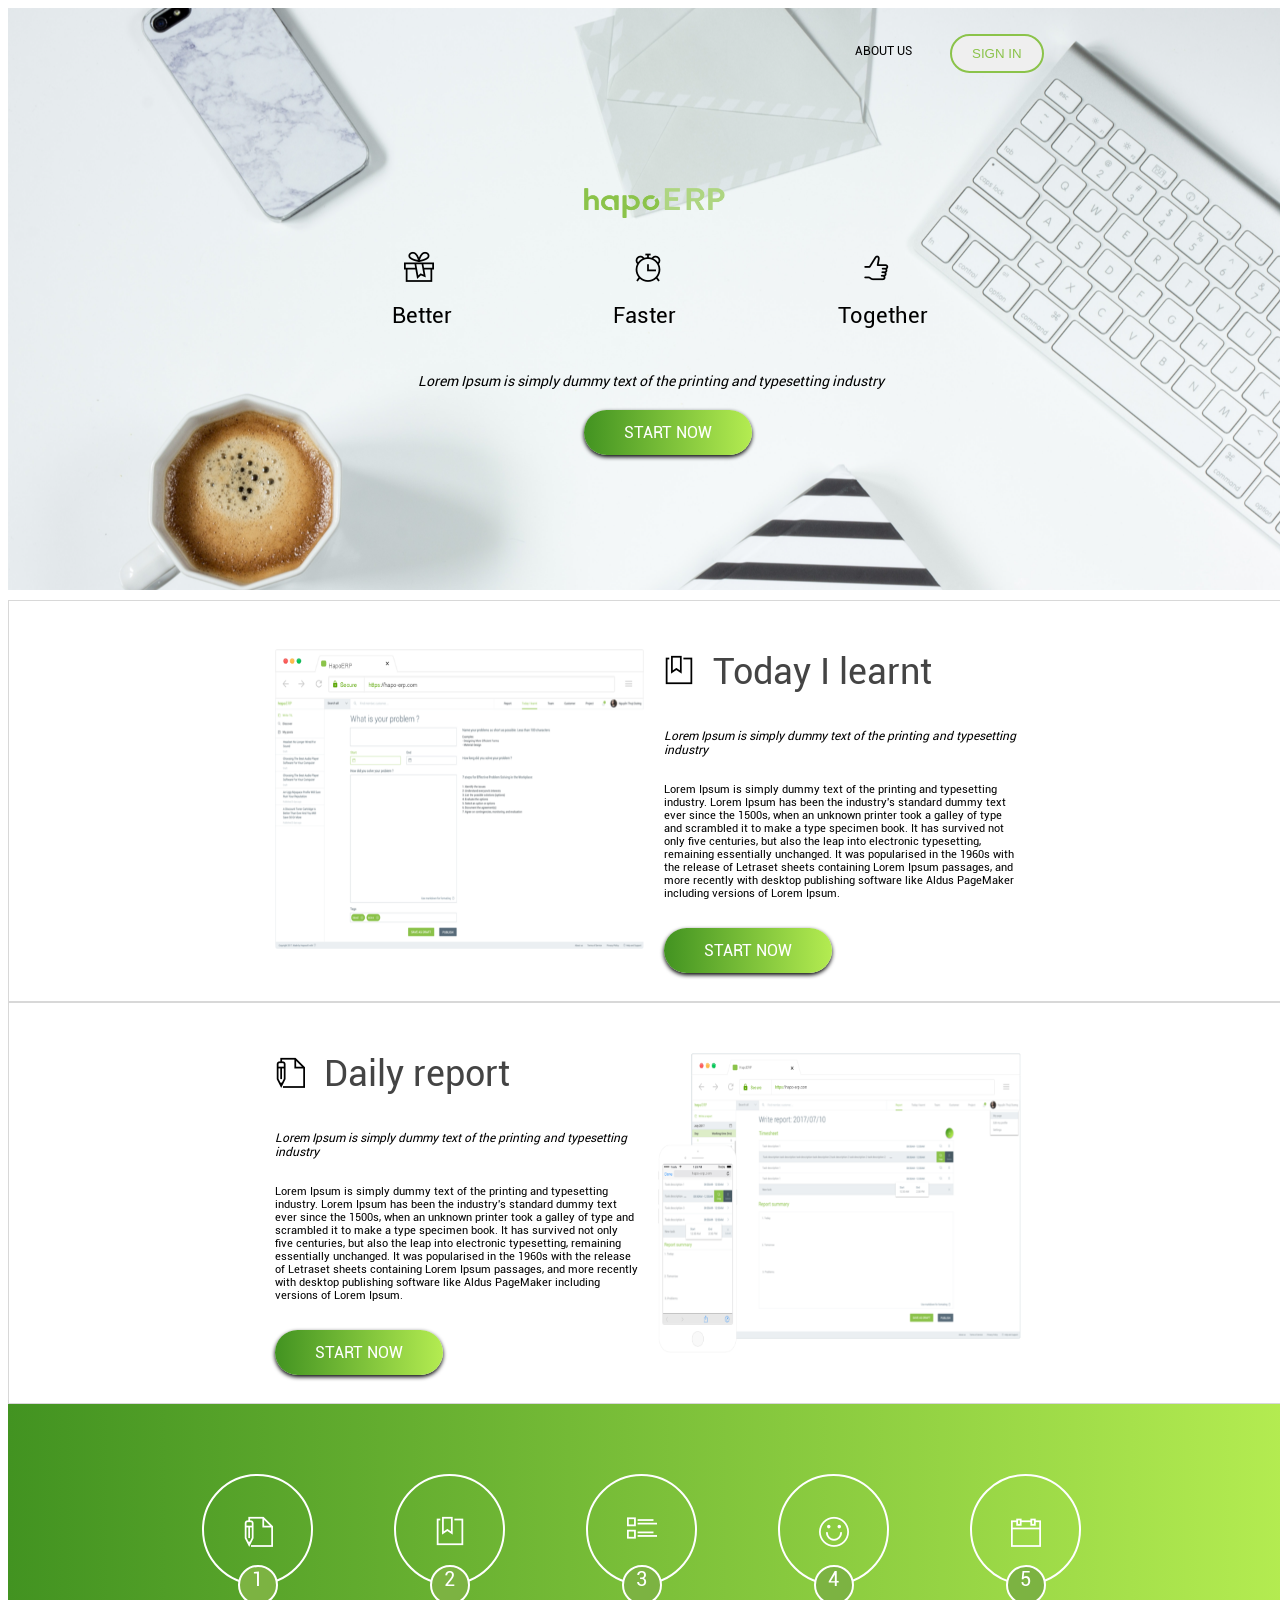
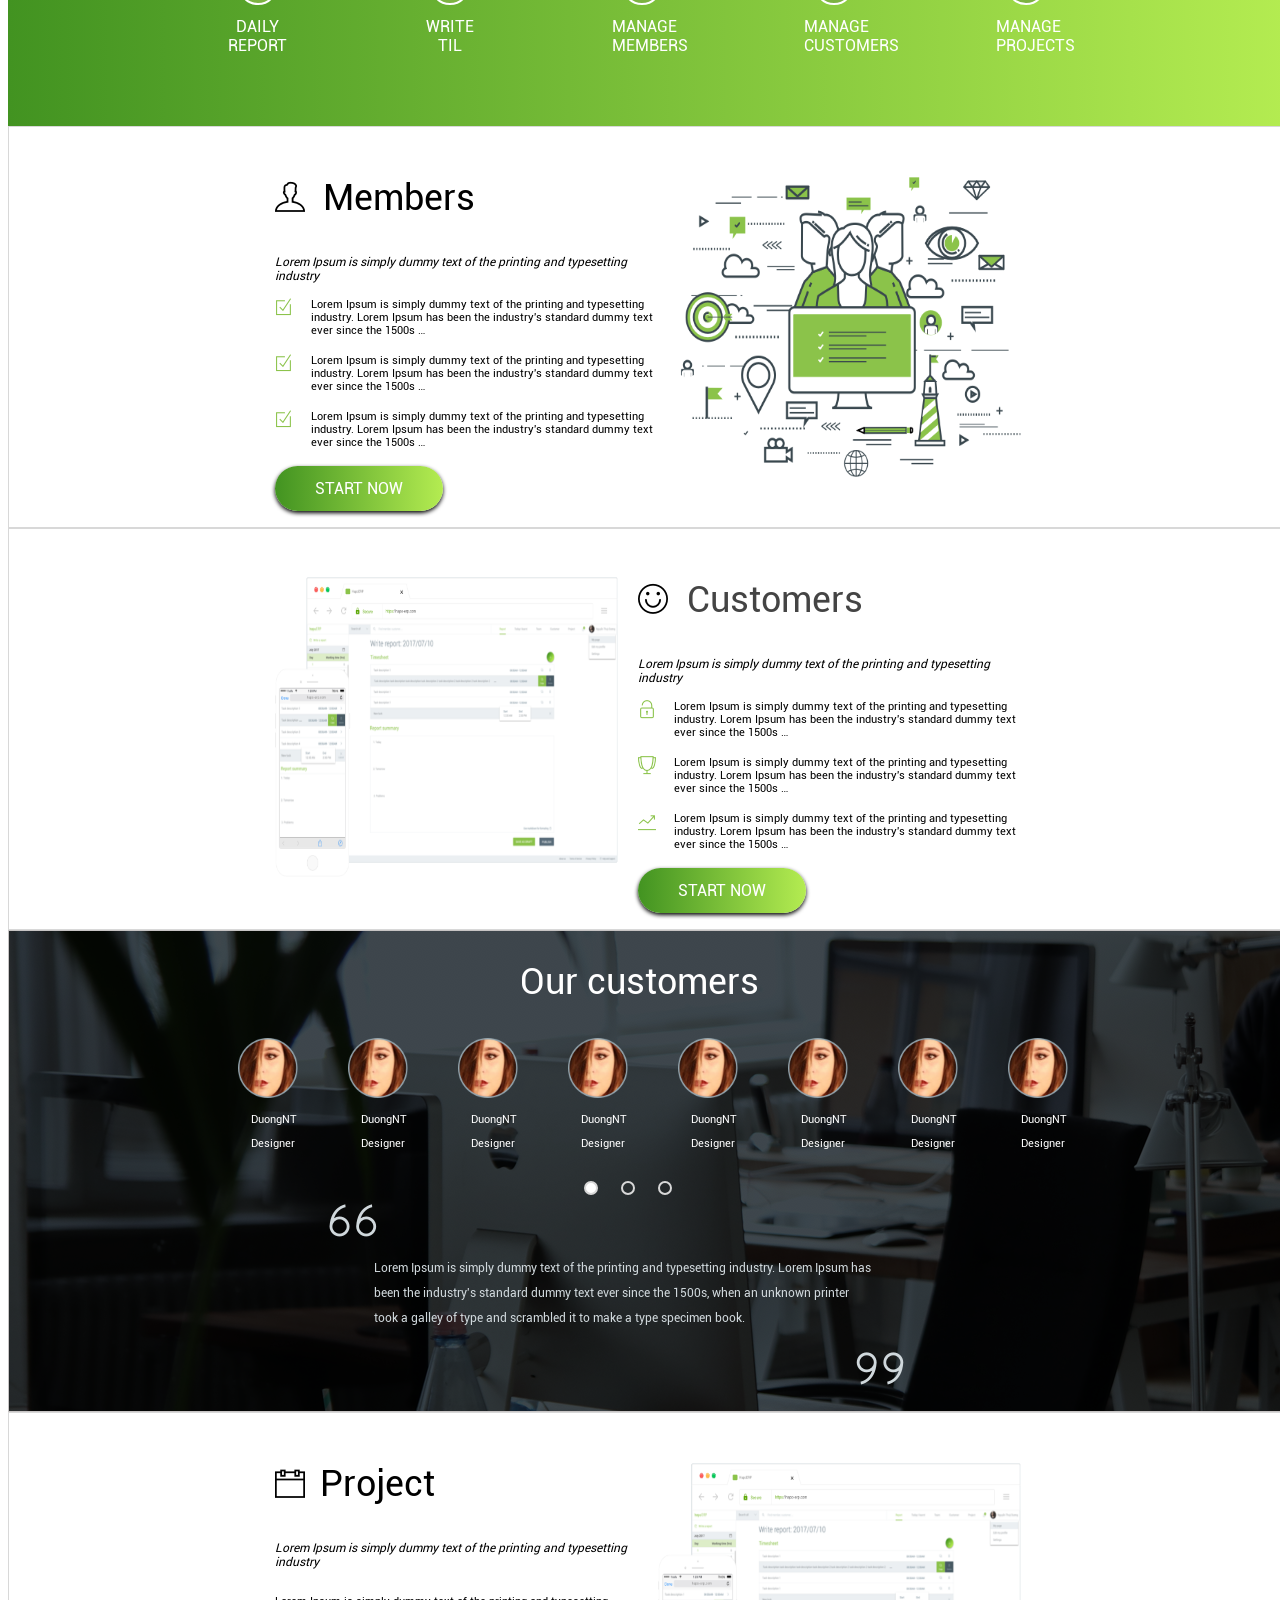
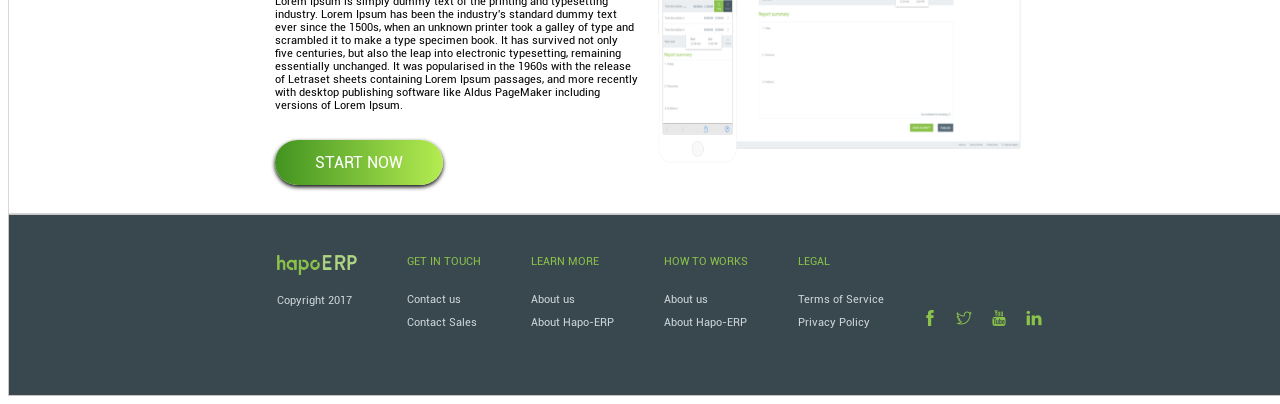
==== commit a4eeb0a0: "sua file 19/03" ====
--- a/sanpham.html
+++ b/sanpham.html
@@ -17,19 +17,19 @@
                 </div>
                 <div class="lpc-banner-container">
                     <div class="banner-hapoerp">
-                        <img src="image/hapoErp.png" width="20%" height="12%">
+                        <img src="image/hapoErp.png">
                     </div>
                     <div class="banner-icon">
                         <div class="icon-ti-gift">
-                            <div class="ti-gift"></div>
+                            <i class="ti-gift"></i>
                             <div class="better">Better</div>
                         </div>
                         <div class="icon-ti-alarm-clock">
-                            <div class="ti-alarm-clock"></div>
+                            <i class="ti-alarm-clock"></i>
                             <div class="better">Faster</div>
                         </div>
                         <div class="icon-ti-thumb-up">
-                            <div class="ti-thumb-up"></div>
+                            <i class="ti-thumb-up"></i>
                             <div class="better">Together</div>
                         </div>
                     </div>
@@ -43,11 +43,11 @@
             </div>
             <div class="lpc-today-i-learnt">
                 <div class="lpc-til-img">
-                    <img src="image/til.png" width="50%" height="300">               
+                    <img src="image/til.png">               
                 </div>
                 <div class="lpc-til-doc">
                     <div class="til-icon">
-                        <span class ="ti-bookmark-alt"></span>
+                        <i class ="ti-bookmark-alt"></i>
                         <div class="name-ti-bookmark-alt">Today I  learnt </div>
                     </div>
                     <div class="til-slogan">
@@ -64,7 +64,7 @@
             <div class="lpc-daily-report">
                 <div class="daily-report-doc">
                     <div class="deilay-report-icon">
-                        <span class ="ti-write"></span>
+                        <i class ="ti-write"></i>
                         <div class="name-ti-write">Daily report</div>
                     </div>
                     <div class="til-slogan">
@@ -78,75 +78,62 @@
                     </div>
                 </div>
                 <div class="daily-report-img">
-                    <img src="image/dailyReport.png" width="50%" height="300">
-                </div>
-            </div>
-            <div class="lpc-rectangle3">
-                <div class="lpc-oval-dr">
-                    <div class="oval-ti-write">
-                        <div class="ti-write"></div>
-                        <div class="oval-small">
-                            <div class="one-small">1</div>
-                        </div>
-                        <div class="inform-oval">
-                            <p>DAILY</p>
-                            <p>REPORT</p>
-                        </div>
-                    </div>
-                </div>
-                <div class="lpc-oval-wt">
-                    <div class="oval-ti-write">
-                        <div class="ti-bookmark-alt"></div>
-                        <div class="oval-small">
-                            <div class="one-small">2</div>
-                        </div>
-                        <div class="inform-oval">
-                            <p>WRITE</p>
-                            <p>TIL</p>
-                        </div>
-                    </div>
-                </div>
-                <div class="lpc-oval-mm">
-                    <div class="oval-ti-write">
-                        <div class="ti-layout-list-thumb"></div>
-                        <div class="oval-small-3">
-                            <div class="one-small">3</div>
-                        </div>
-                        <div class="inform-oval">
-                            <p>MANAGE</p>
-                            <p>MEMBERS</p>
-                        </div>
-                    </div>
-                </div>
-                <div class="lpc-oval-mc">
-                    <div class="oval-ti-write">
-                        <div class="ti-face-smile"></div>
-                        <div class="oval-small">
-                            <div class="one-small">4</div>
-                        </div>
-                        <div class="inform-oval">
-                            <p>MANAGE</p>
-                            <p>CUSTOMERS</p>
-                        </div>
-                    </div>
-                </div>
-                <div class="lpc-oval-mp">
-                    <div class="oval-ti-write">
-                        <div class="ti-calendar"></div>
-                        <div class="oval-small">
-                            <div class="one-small">5</div>
-                        </div>
-                        <div class="inform-oval">
-                            <p>MANAGE</p>
-                            <p>PROJECTS</p>
-                        </div>
+                    <img src="image/dailyReport.png">
+                </div>
+            </div>
+            <div class="lpc-oval-main">
+                <div class="lpc-oval-imform flex">
+                    <div class="lpc-oval">
+                        <div class="lpc-oval">
+                            <div class="oval-icon flex">
+                                <i class="ti ti-write"></i>
+                            </div>
+                            <div class="oval-small">1</div>
+                        </div>
+                        <div class="inform-oval">DAILY REPORT</div>
+                    </div>
+                    <div class="lpc-oval">
+                        <div class="lpc-oval">
+                            <div class="oval-icon flex">
+                                <i class="ti ti-bookmark-alt"></i>
+                            </div>
+                            <div class="oval-small">2</div>
+                        </div>
+                        <div class="inform-oval">WRITE TIL</div>
+                    </div>
+                    <div class="lpc-oval">
+                        <div class="lpc-oval">
+                            <div class="oval-icon flex">
+                                <i class="ti ti-layout-list-thumb"></i>
+                            </div>
+                            <div class="oval-small">3</div>
+                        </div>
+                        <div class="inform-oval">MANAGE MEMBERS</div>
+                    </div>
+                    <div class="lpc-oval">
+                        <div class="lpc-oval">
+                            <div class="oval-icon flex">
+                                <i class="ti ti-face-smile"></i>
+                            </div>
+                            <div class="oval-small">4</div>
+                        </div>
+                        <div class="inform-oval">MANAGE CUSTOMERS</div>
+                    </div>
+                    <div class="lpc-oval">
+                        <div class="lpc-oval">
+                            <div class="oval-icon flex">
+                                <i class="ti ti-calendar"></i>
+                            </div>
+                            <div class="oval-small">5</div>
+                        </div>
+                        <div class="inform-oval">MANAGE PROJECTS</div>
                     </div>
                 </div>
             </div>
             <div class="lpc-daily-report">
                 <div class="daily-report-doc">
                     <div class="deilay-report-icon">
-                        <div class ="ti-user"></div>
+                        <i class ="ti-user"></i>
                         <div class="name-ti-user">Members</div>
                     </div>
                     <div class="til-slogan">
@@ -154,19 +141,19 @@
                     </div>
                     <div class="til-doc">
                         <div class="members-doc-one">
-                            <div class="ti-check-box"></div>
+                            <i class="ti-check-box"></i>
                             <div class="doc-ti-check-box">
                                 Lorem Ipsum is simply dummy text of the printing and typesetting industry. Lorem Ipsum has been the industry's standard dummy text ever since the 1500s …
                             </div>
                         </div>
                         <div class="members-doc-two">
-                            <div class="ti-check-box"></div>
+                            <i class="ti-check-box"></i>
                             <div class="doc-ti-check-box">
                                 Lorem Ipsum is simply dummy text of the printing and typesetting industry. Lorem Ipsum has been the industry's standard dummy text ever since the 1500s …
                             </div>
                         </div>
                         <div class="members-doc-two">
-                            <div class="ti-check-box"></div>
+                            <i class="ti-check-box"></i>
                             <div class="doc-ti-check-box">
                                 Lorem Ipsum is simply dummy text of the printing and typesetting industry. Lorem Ipsum has been the industry's standard dummy text ever since the 1500s …
                             </div>
@@ -177,36 +164,36 @@
                     </div>
                 </div>
                 <div class="daily-report-img">
-                    <img src="image/members.png" width="50%" height="300">
+                    <img src="image/members.png">
                 </div>
             </div>
             <div class="lpc-today-i-learnt">
                 <div class="lpc-til-img">
-                    <img src="image/dailyReport.png" width="50%" height="300">               
+                    <img src="image/dailyReport.png">               
                 </div>
                 <div class="lpc-til-doc">
                     <div class="til-icon">
-                        <span class ="ti-face-smile"></span>
-                        <div class="name-ti-face-smile">Customers </div>
+                        <i class ="ti-face-smile"></i>
+                        <div class="name-ti-write">Customers </div>
                     </div>
                     <div class="til-slogan">
                         <i>Lorem Ipsum is simply dummy text of the printing and typesetting industry</i>
                     </div>
                     <div class="til-doc">
                         <div class="members-doc-one">
-                            <div class="ti-unlock"></div>
+                            <i class="ti-unlock"></i>
                             <div class="doc-ti-check-box">
                                 Lorem Ipsum is simply dummy text of the printing and typesetting industry. Lorem Ipsum has been the industry's standard dummy text ever since the 1500s …
                             </div>
                         </div>
                         <div class="members-doc-two">
-                            <div class="ti-cup"></div>
+                            <i class="ti-cup"></i>
                             <div class="doc-ti-check-box">
                                 Lorem Ipsum is simply dummy text of the printing and typesetting industry. Lorem Ipsum has been the industry's standard dummy text ever since the 1500s …
                             </div>
                         </div>
                         <div class="members-doc-two">
-                            <div class=" ti-stats-up"></div>
+                            <i class=" ti-stats-up"></i>
                             <div class="doc-ti-check-box">
                                 Lorem Ipsum is simply dummy text of the printing and typesetting industry. Lorem Ipsum has been the industry's standard dummy text ever since the 1500s …
                             </div>
@@ -299,17 +286,17 @@
                     <div class="oval-mini"></div>
                 </div>
                 <div class="lpc-our-customers-doc">
-                    <div class="ti-quote-left"></div>
+                    <i class="ti-quote-left"></i>
                     <div class="our-customers-doc">
                         <p>Lorem Ipsum is simply dummy text of the printing and typesetting industry. Lorem Ipsum has been the industry's standard dummy text ever since the 1500s, when an unknown printer took a galley of type and scrambled it to make a type specimen book.</p>
                     </div>
-                    <div class="ti-quote-right"></div>
+                    <i class="ti-quote-right"></i>
                 </div>
             </div>
             <div class="lpc-daily-report">
                 <div class="daily-report-doc">
                     <div class="deilay-report-icon">
-                        <span class ="ti-calendar"></span>
+                        <i class ="ti-calendar"></i>
                         <div class="name-ti-calendar">Project</div>
                     </div>
                     <div class="til-slogan">
--- a/css/style.css
+++ b/css/style.css
@@ -35,19 +35,18 @@
   float: left;
 }
 
-.lpc-banner-button::after {
-  content: ' ';
-  clear: both;
-  display: block;
-}
-
 .lpc-banner-container {
   padding-top: 35px;
 }
 
 .banner-hapoerp {
-  margin-top: 70px;
+  margin-top: 80px;
   margin-left: 45%;
+}
+
+.banner-hapoerp img {
+  width: 20%;
+  height: 30px;
 }
 
 .banner-icon {
@@ -77,7 +76,7 @@
 }
 
 .ti-alarm-clock {
-  padding-left: 22px;
+  padding-left: 20px;
   font-size: 30px;
 }
 
@@ -126,14 +125,13 @@
 }
 
 .lpc-til-img {
-  width: 50%;
-  height: 300px;
   padding: 10px;
   float: left;
 }
 
 .lpc-til-img img {
   width: 100%;
+  height: 300px;
 }
 
 .lpc-til-doc {
@@ -147,14 +145,9 @@
   display: flex;
 }
 
-.lpc-til-doc .ti-bookmark-alt {
-  margin-top: -4px;
-  margin-left: 1px;
-}
-
 .ti-bookmark-alt {
-  font-size: 30px;
-  padding-top: 14px;
+  padding-top: 5px;
+  font-size: 30px;
   float: left;
 }
 
@@ -167,12 +160,6 @@
   padding-left: 19px;
 }
 
-.til-icon::after {
-  content: ' ';
-  clear: both;
-  display: block;
-}
-
 .til-slogan {
   font-style: roboto-italic;
   font-size: 12px;
@@ -199,12 +186,6 @@
   font-size: 16px;
   border-radius: 40px;
   box-shadow: 0 2px 4px 0 #000000;
-}
-
-.lpc-today-i-learnt::after {
-  content: ' ';
-  clear: both;
-  display: block;
 }
 
 .lpc-daily-report {
@@ -230,14 +211,9 @@
 }
 
 .ti-write {
-  font-size: 30px;
-  padding-top: 14px;
-  float: left;
-}
-
-.daily-report-doc .ti-write {
-  margin-top: -4px;
-  margin-left: 1px;
+  padding-top: 5px;
+  font-size: 30px;
+  float: left;
 }
 
 .name-ti-write {
@@ -249,12 +225,6 @@
   padding-left: 19px;
 }
 
-.deilay-report-icon::after{
-  content: ' ';
-  clear: both;
-  display: block;
-}
-
 .daily-report-img {
   width: 50%;
   height: 300px;
@@ -262,8 +232,9 @@
   float: left;
 }
 
-.daily-report-img img{
+.daily-report-img img {
   width: 100%;
+  height: 300px;
 }
 
 .ti-user {
@@ -303,153 +274,75 @@
   float: left;
 }
 
-.members-doc-one::after {
-  content: ' ';
-  clear: both;
-  display: block;
-}
-
 .members-doc-two {
   padding-top: 17px;
   display: flex;
 }
 
-.members-doc-two::after {
-  content: ' ';
-  clear: both;
-  display: block;
-}
-
-.lpc-rectangle3 {
+.lpc-oval-main {
   background: linear-gradient(to right,#429321, #B4EC51);
   height: 322px;
-  display: flex;
-}
-
-.lpc-oval-dr {
-  padding-top: 70px;
-  padding-left: 14%;
-  float: left;
-}
-
-.oval-ti-write {
+}
+
+.lpc-oval-imform {
+  padding: 0 0 0 12%;
+  justify-content: space-around;
+  width: 75%;
+  height: 322px;
+}
+
+.flex {
+  display: flex;
+}
+
+.lpc-oval {
+  display: flex;
+  flex-direction: column;
+  justify-content: center;
+  align-items: center;
+}
+
+.oval-icon {
+  border: 2px solid #ffffff;
+  border-radius: 100%;
+  height: 107px;
   width: 107px;
-  height: 107px; 
+  color: #ffffff;
+  font-size: 36px;
+  justify-content: center;
+  align-items: center;
+}
+
+.oval-small {
+  background-color: #7CB342;
+  border: 2px solid #ffffff;
   border-radius: 100%;
-  border: 2px solid #ffffff;
-  color: #ffffff;
-  float: left;
-}
-
-.ti-write {
-  font-size: 30px;
-  margin-top: 15px;
-  margin-left: 34px;
-}
-
-.oval-small {
-  width: 40px;
-  height: 40px; 
-  border-radius: 100%;
-  background-color: #8BC34A;
-  border: 2px solid #ffffff;
-  align-self: center;
-  color: #ffffff;
-  margin-left: 32px;
-  margin-top: 85px;
-}
-
-.one-small {
-  font-size: 24px;
-  margin-left: 14px;
-  margin-top: 6px;
-}
-
-.inform-oval {
-  padding-left: 25px;
-}
-
-.lpc-oval-wt {
-  padding-top: 70px;
-  padding-left: 100px;
-  float: left;
-}
-
-.ti-bookmark-alt {
-  font-size: 30px;
-  margin-top: 15px;
-  margin-left: 34px;
-}
-
-.lpc-oval-mm {
-  padding-top: 70px;
-  padding-left: 100px;
-  float: left;
-}
-
-.oval-small-3 {
-  width: 40px;
-  height: 40px; 
-  border-radius: 100%;
-  background-color: #8BC34A;
-  border: 2px solid #ffffff;
-  align-self: center;
-  color: #ffffff;
-  margin-left: 32px;
-  margin-top: 20px;
-}
-
-.ti-layout-list-thumb {
-  font-size: 30px;
-  margin-top: 30px;
-  margin-left: 34px;
-}
-
-.lpc-oval-mc {
-  padding-top: 70px;
-  padding-left: 100px;
-  float: left;
-}
-
-.ti-face-smile {
-  font-size: 30px;
-  margin-top: 15px;
-  margin-left: 34px;
-}
-
-.lpc-oval-mp {
-  padding-top: 70px;
-  padding-left: 100px;
-  float: left;
-}
-
-.ti-calendar {
-  font-size: 30px;
   width: 36px;
   height: 36px;
-  margin-top: 15px;
-  margin-left: 34px;
-}
-
-.lpc-til-doc .ti-face-smile {
-  margin-top: -4px;
-  margin-left: 1px;
+  color: #ffffff;
+  font-size: 20px;
+  margin-top: -20px;
+  text-align: center;
+}
+
+.inform-oval {
+  text-transform: uppercase;
+  color: white;
+  font-size: 16px;
+  width: 60px;
+  height: 40px;
+  padding-top: 12px;
+  text-align: center;
+}
+
+.ti {
+  font-size: 30px;
 }
 
 .ti-face-smile {
-  font-size: 30px;
-  padding-top: 15px;
-  float: left;
-}
-
-.name-ti-face-smile {
-  font-style: roboto-light;
-  width: 308px;
-  height: 63px;
-  font-size: 48px;
-  padding-left: 19px;
-}
-
+  padding-top: 5px;
+  font-size: 30px;
+}
 .ti-unlock {
   color: #8BC34A;
   font-size: 18px;
@@ -559,14 +452,9 @@
   font-size: 48px;
 }
 
-.deilay-report-icon .ti-calendar {
-  margin-top: -4px;
-  margin-left: 1px;
-}
-
 .ti-calendar {
-  font-size: 30px;
-  padding-top: 10px;
+  padding-top: 5px;
+  font-size: 30px;
   float: left;
 }
 
@@ -621,7 +509,7 @@
   padding-left: 38px;
   display: flex;
 }
+
 .mask-icon i {
   float: left;
 }
-
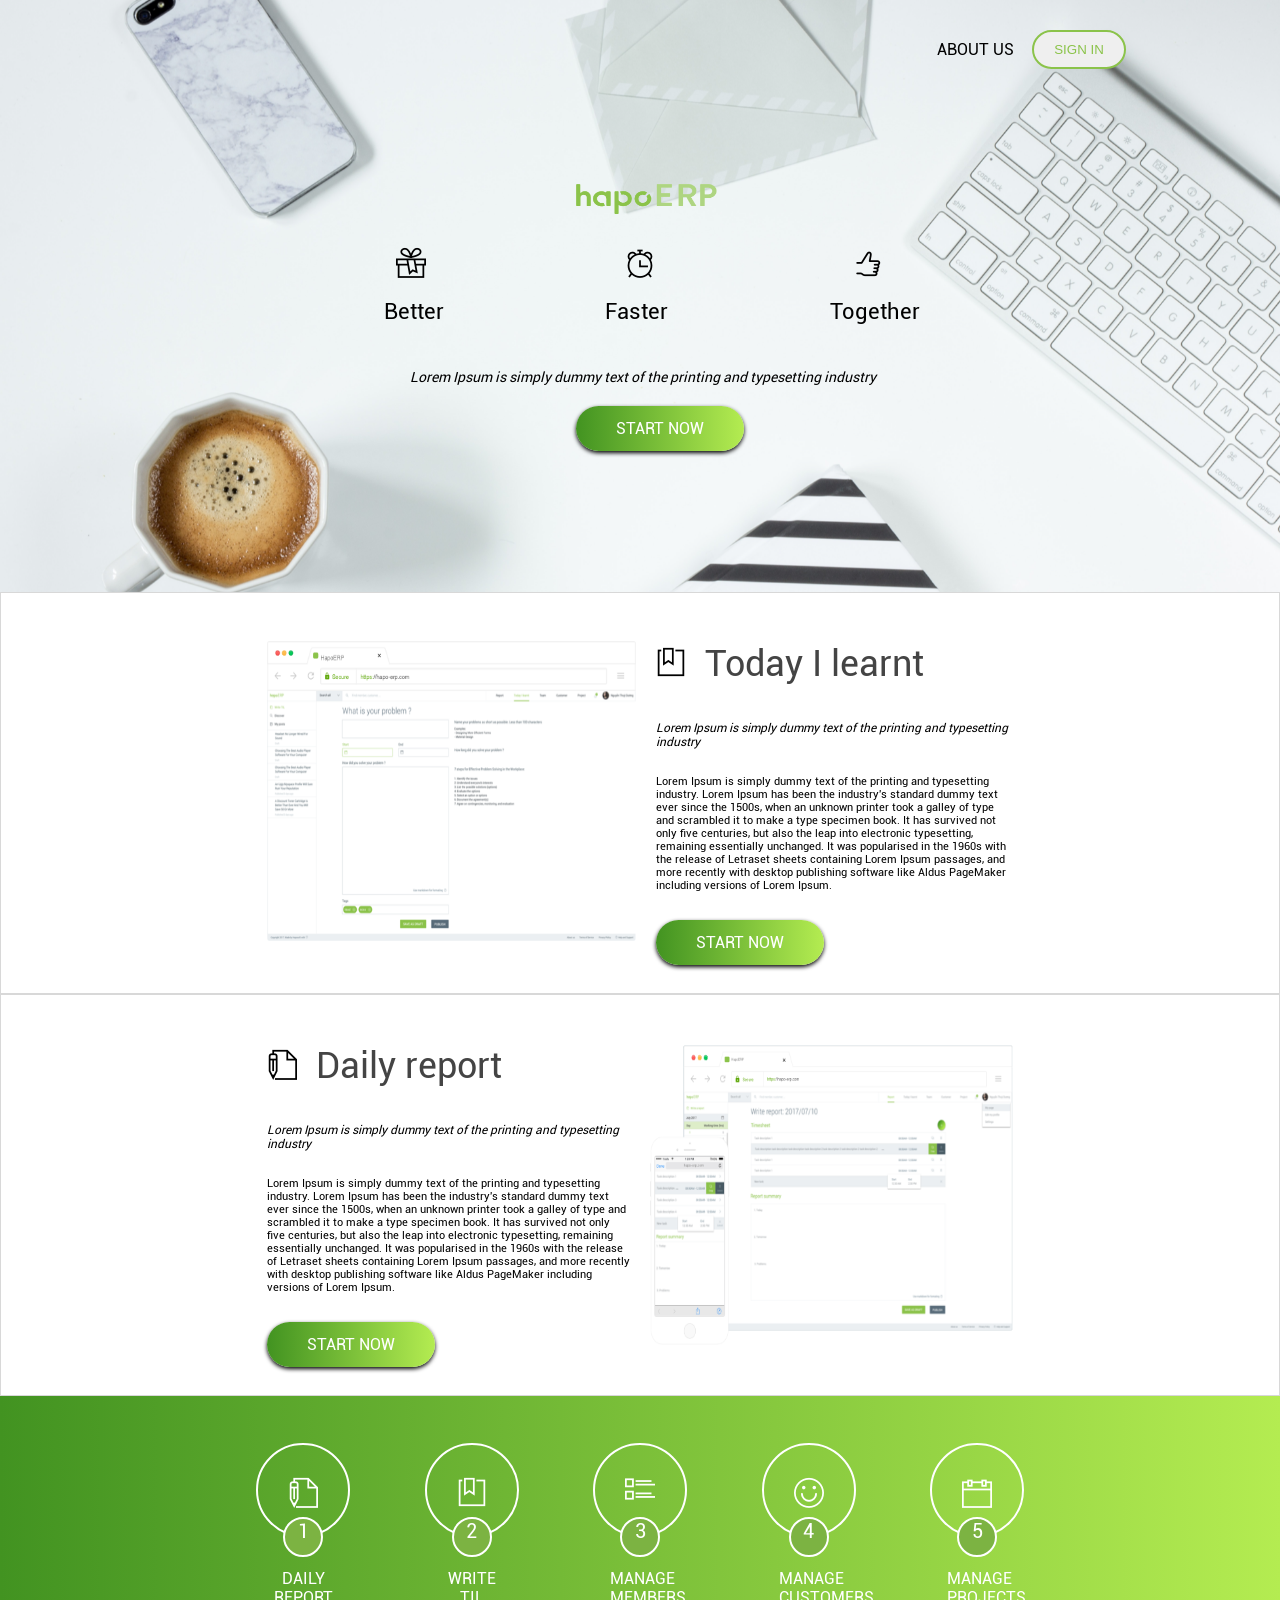
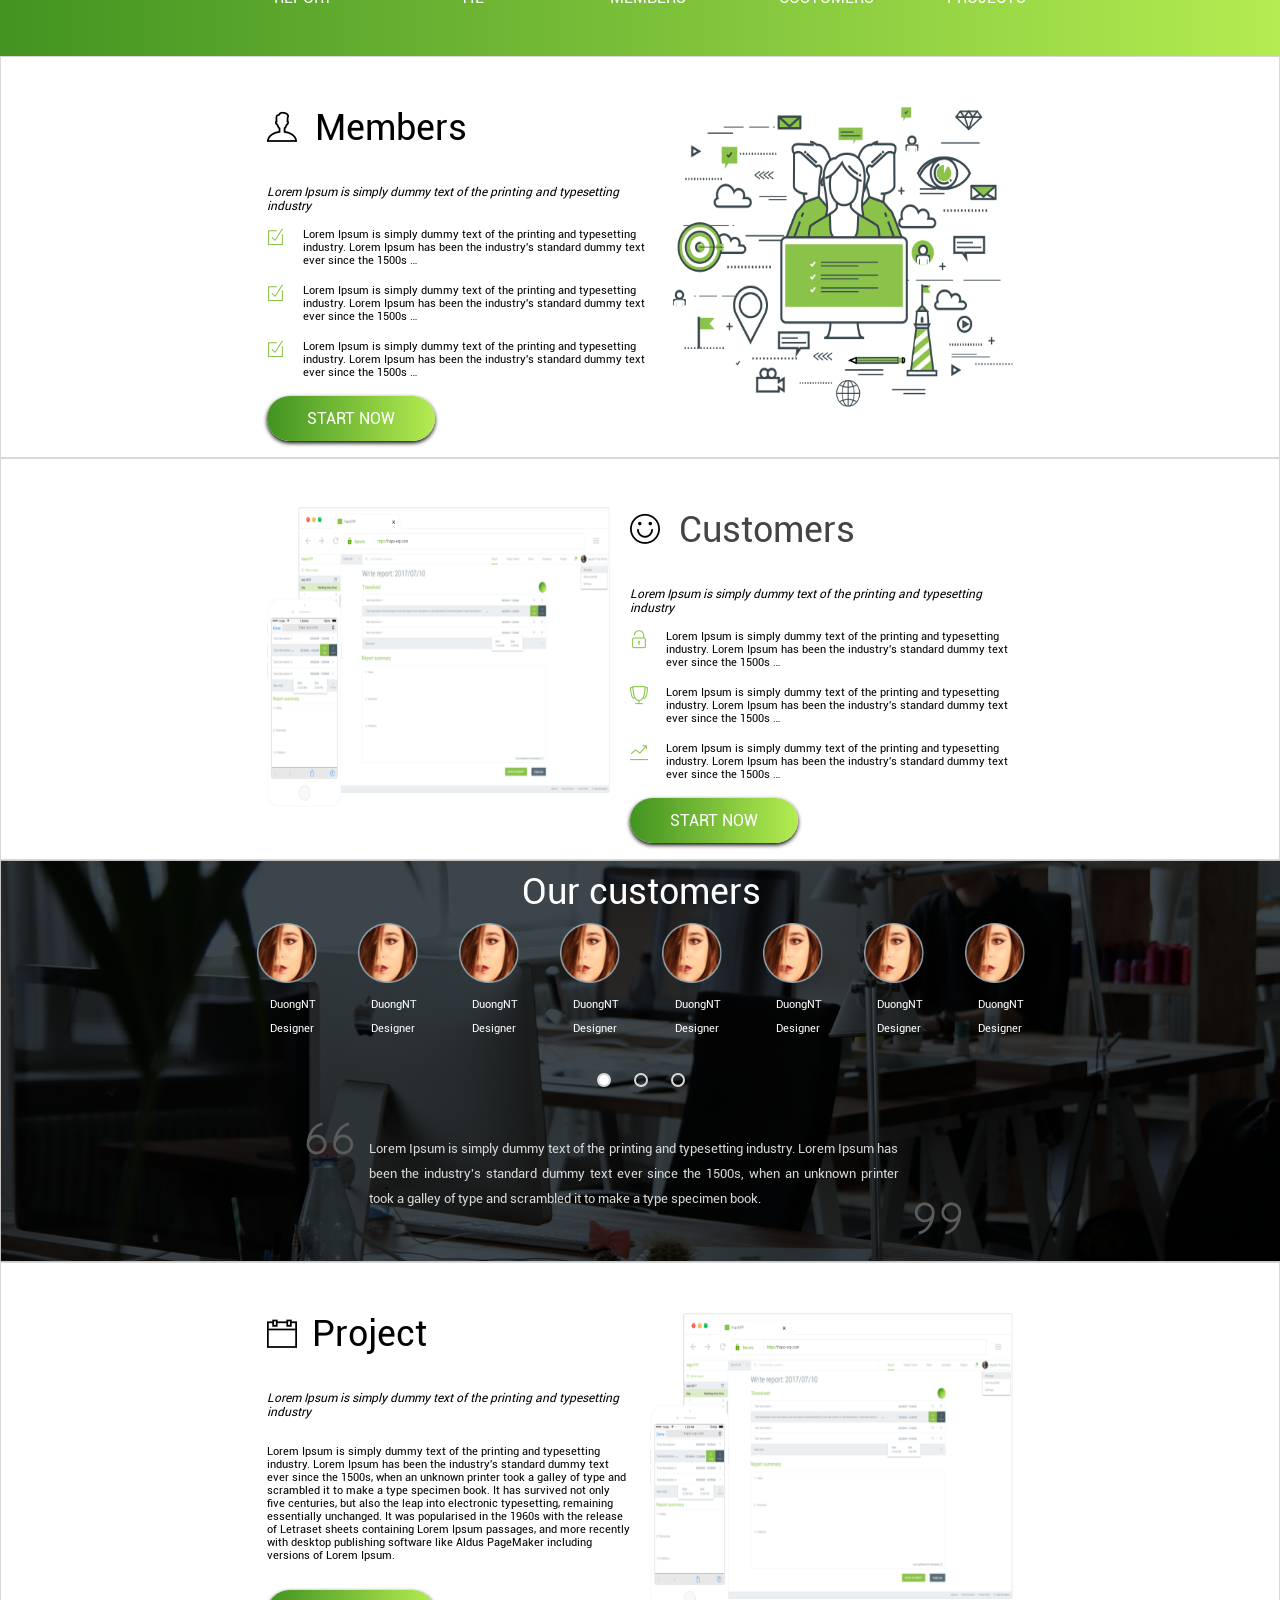
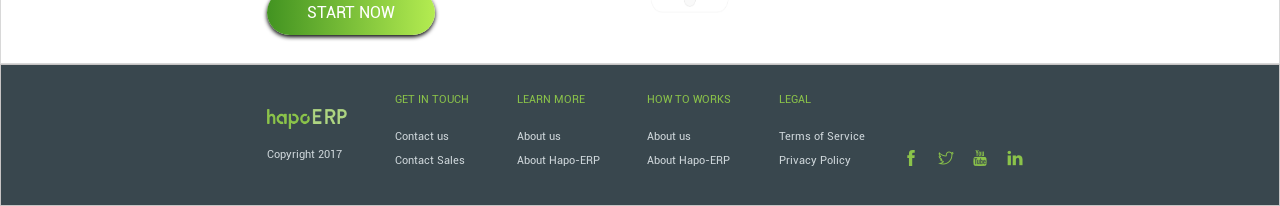
==== commit 6c36c268: "file html-css" ====
--- a/sanpham.html
+++ b/sanpham.html
@@ -11,7 +11,7 @@
     <body>
         <div class = "landing_page_pc">
             <div class ="lpc-banner">
-                <div class="lpc-banner-button">
+                <div class="lpc-banner-button flex">
                     <a title="lpc-about-us" class="lpc-about-us">ABOUT US</a>
                     <button class="lpc-sign-in">SIGN IN</button>
                 </div>
@@ -48,7 +48,7 @@
                 <div class="lpc-til-doc">
                     <div class="til-icon">
                         <i class ="ti-bookmark-alt"></i>
-                        <div class="name-ti-bookmark-alt">Today I  learnt </div>
+                        <div class="name-ti-bookmark-alt">Today I learnt</div>
                     </div>
                     <div class="til-slogan">
                         <i>Lorem Ipsum is simply dummy text of the printing and typesetting industry</i>
@@ -81,7 +81,7 @@
                     <img src="image/dailyReport.png">
                 </div>
             </div>
-            <div class="lpc-oval-main">
+            <div class="lpc-oval-main flex">
                 <div class="lpc-oval-imform flex">
                     <div class="lpc-oval">
                         <div class="lpc-oval">
@@ -174,7 +174,7 @@
                 <div class="lpc-til-doc">
                     <div class="til-icon">
                         <i class ="ti-face-smile"></i>
-                        <div class="name-ti-write">Customers </div>
+                        <div class="name-ti-write">Customers</div>
                     </div>
                     <div class="til-slogan">
                         <i>Lorem Ipsum is simply dummy text of the printing and typesetting industry</i>
@@ -204,75 +204,75 @@
                     </div>
                 </div>
             </div>
-            <div class="lpc-our-customers">
+            <div class="lpc-our-customers flex">
                 <div class="our-customers">Our customers</div>
-                <div class="avatar-img">
-                    <div class="avatar">
-                        <div class="our-customers-img">
-                            <img src="image/rectangle4Copy2.png">
-                        </div>
-                        <div class="duongnt">
-                            <p>DuongNT</p>
-                            <p>Designer</p>
-                        </div>
-                    </div>
-                    <div class="avatar">
-                        <div class="our-customers-img">
-                            <img src="image/rectangle4Copy2.png">
-                        </div>
-                        <div class="duongnt">
-                            <p>DuongNT</p>
-                            <p>Designer</p>
-                        </div>
-                    </div>
-                    <div class="avatar">
-                        <div class="our-customers-img">
-                            <img src="image/rectangle4Copy2.png">
-                        </div>
-                        <div class="duongnt">
-                            <p>DuongNT</p>
-                            <p>Designer</p>
-                        </div>
-                    </div>
-                    <div class="avatar">
-                        <div class="our-customers-img">
-                            <img src="image/rectangle4Copy2.png">
-                        </div>
-                        <div class="duongnt">
-                            <p>DuongNT</p>
-                            <p>Designer</p>
-                        </div>
-                    </div>
-                    <div class="avatar">
-                        <div class="our-customers-img">
-                            <img src="image/rectangle4Copy2.png">
-                        </div>
-                        <div class="duongnt">
-                            <p>DuongNT</p>
-                            <p>Designer</p>
-                        </div>
-                    </div>
-                    <div class="avatar">
-                        <div class="our-customers-img">
-                            <img src="image/rectangle4Copy2.png">
-                        </div>
-                        <div class="duongnt">
-                            <p>DuongNT</p>
-                            <p>Designer</p>
-                        </div>
-                    </div>
-                    <div class="avatar">
-                        <div class="our-customers-img">
-                            <img src="image/rectangle4Copy2.png">
-                        </div>
-                        <div class="duongnt">
-                            <p>DuongNT</p>
-                            <p>Designer</p>
-                        </div>
-                    </div>
-                    <div class="avatar">
-                        <div class="our-customers-img">
-                            <img src="image/rectangle4Copy2.png">
+                <div class="avatar-img flex">
+                    <div class="avatar">
+                        <div class="our-customers-img">
+                            <img src="image/avatar.png">
+                        </div>
+                        <div class="duongnt">
+                            <p>DuongNT</p>
+                            <p>Designer</p>
+                        </div>
+                    </div>
+                    <div class="avatar">
+                        <div class="our-customers-img">
+                            <img src="image/avatar.png">
+                        </div>
+                        <div class="duongnt">
+                            <p>DuongNT</p>
+                            <p>Designer</p>
+                        </div>
+                    </div>
+                    <div class="avatar">
+                        <div class="our-customers-img">
+                            <img src="image/avatar.png">
+                        </div>
+                        <div class="duongnt">
+                            <p>DuongNT</p>
+                            <p>Designer</p>
+                        </div>
+                    </div>
+                    <div class="avatar">
+                        <div class="our-customers-img">
+                            <img src="image/avatar.png">
+                        </div>
+                        <div class="duongnt">
+                            <p>DuongNT</p>
+                            <p>Designer</p>
+                        </div>
+                    </div>
+                    <div class="avatar">
+                        <div class="our-customers-img">
+                            <img src="image/avatar.png">
+                        </div>
+                        <div class="duongnt">
+                            <p>DuongNT</p>
+                            <p>Designer</p>
+                        </div>
+                    </div>
+                    <div class="avatar">
+                        <div class="our-customers-img">
+                            <img src="image/avatar.png">
+                        </div>
+                        <div class="duongnt">
+                            <p>DuongNT</p>
+                            <p>Designer</p>
+                        </div>
+                    </div>
+                    <div class="avatar">
+                        <div class="our-customers-img">
+                            <img src="image/avatar.png">
+                        </div>
+                        <div class="duongnt">
+                            <p>DuongNT</p>
+                            <p>Designer</p>
+                        </div>
+                    </div>
+                    <div class="avatar">
+                        <div class="our-customers-img">
+                            <img src="image/avatar.png">
                         </div>
                         <div class="duongnt">
                             <p>DuongNT</p>
@@ -285,7 +285,7 @@
                     <div class="oval-mini"></div>
                     <div class="oval-mini"></div>
                 </div>
-                <div class="lpc-our-customers-doc">
+                <div class="lpc-our-customers-doc flex">
                     <i class="ti-quote-left"></i>
                     <div class="our-customers-doc">
                         <p>Lorem Ipsum is simply dummy text of the printing and typesetting industry. Lorem Ipsum has been the industry's standard dummy text ever since the 1500s, when an unknown printer took a galley of type and scrambled it to make a type specimen book.</p>
@@ -303,8 +303,7 @@
                         <i>Lorem Ipsum is simply dummy text of the printing and typesetting industry</i>
                     </div>
                     <div class="til-doc">
-                        <p>Lorem Ipsum is simply dummy text of the printing and typesetting industry. Lorem Ipsum has been the industry's standard dummy text ever since the 1500s, when an unknown printer took a galley of type and scrambled it to make a type specimen book. It has survived not only five centuries, but also the leap into electronic typesetting, remaining essentially unchanged. It was popularised in the 1960s with the release of Letraset sheets containing Lorem Ipsum passages, and more recently with desktop publishing software like Aldus PageMaker including versions of Lorem Ipsum.    
-                        </p>
+                        <p>Lorem Ipsum is simply dummy text of the printing and typesetting industry. Lorem Ipsum has been the industry's standard dummy text ever since the 1500s, when an unknown printer took a galley of type and scrambled it to make a type specimen book. It has survived not only five centuries, but also the leap into electronic typesetting, remaining essentially unchanged. It was popularised in the 1960s with the release of Letraset sheets containing Lorem Ipsum passages, and more recently with desktop publishing software like Aldus PageMaker including versions of Lorem Ipsum.</p>
                     </div>
                     <div class="til-start-now">
                         <a title="startnow" class="startnow">START NOW</a>
--- a/css/style.css
+++ b/css/style.css
@@ -2,21 +2,23 @@
   background: #ffffff;
   width : 100%;
   font-family: roboto-regular;
+  overflow-x: hidden;
+  margin: auto;
 }
 
 .lpc-banner {
-  background: url(../image/banner.png) no-repeat;
+  background-image: url(../image/banner.png);
+  background-repeat: no-repeat;
+  background-position: center;
   width: 100%;
   height: 620x;
-  background-size: contain;
+  background-size: cover;
   min-height: 592px;
 }
 
 .lpc-banner-button {
-  font-size: 12px;
-  padding-top: 2%;
-  padding-left: 65%;
-  display: flex;
+  justify-content: center;
+  padding: 30px 0 0 60%;
 }
 
 .lpc-about-us {
@@ -24,7 +26,6 @@
   width: 80px;
   height: 15px;
   padding: 10px 15px;
-  float: left;
 }
 
 .lpc-sign-in {
@@ -32,7 +33,6 @@
   border-radius: 100px;
   padding: 10px 20px;
   border: 2px solid #8BC34A;
-  float: left;
 }
 
 .lpc-banner-container {
@@ -50,8 +50,7 @@
 }
 
 .banner-icon {
-  padding-top: 30px;
-  padding-left: 30%;
+  padding: 30px 0 0 30%;
   display: flex;
 }
 
@@ -72,7 +71,6 @@
 
 .icon-ti-alarm-clock {
   padding-left: 18%;
-  float: left;
 }
 
 .ti-alarm-clock {
@@ -82,7 +80,6 @@
 
 .icon-ti-thumb-up {
   padding-left: 18%;
-  float: left;
 }
 
 .ti-thumb-up {
@@ -92,14 +89,12 @@
 
 .banner-slogan {
   font-style: roboto-italic;
-  padding-top: 45px;
+  padding: 45px 0 0 32%;
   font-size: 14px;
-  padding-left: 32%;
 }
 
 .banner-start-now {
-  padding-top: 34px;
-  padding-left: 45%;
+  padding: 34px 0 0 45%;
 }
 
 .start-now {
@@ -116,8 +111,7 @@
 .lpc-today-i-learnt {
   justify-content: space-between;
   align-items: center;
-  padding-left: 20%;
-  padding-right: 20%;
+  padding: 0 20% 0 20%;
   height: 400px;
   border: 1px solid #D8D8D8;
   background-color: #ffffff;
@@ -126,7 +120,6 @@
 
 .lpc-til-img {
   padding: 10px;
-  float: left;
 }
 
 .lpc-til-img img {
@@ -138,7 +131,6 @@
   width: 50%;
   height: 300px;
   padding: 10px;
-  float: left;
 }
 
 .til-icon {
@@ -148,7 +140,6 @@
 .ti-bookmark-alt {
   padding-top: 5px;
   font-size: 30px;
-  float: left;
 }
 
 .name-ti-bookmark-alt {
@@ -191,8 +182,7 @@
 .lpc-daily-report {
   justify-content: space-between;
   align-items: center;
-  padding-left: 20%;
-  padding-right: 20%;
+  padding: 0 20% 0 20%;
   height: 400px;
   border: 1px solid #D8D8D8;
   background-color: #ffffff;
@@ -203,7 +193,6 @@
   width: 50%;
   height: 300px;
   padding: 10px;
-  float: left;
 }
 
 .deilay-report-icon {
@@ -213,7 +202,6 @@
 .ti-write {
   padding-top: 5px;
   font-size: 30px;
-  float: left;
 }
 
 .name-ti-write {
@@ -240,7 +228,6 @@
 .ti-user {
   font-size: 30px;
   padding-top: 5px;
-  float: left;
 }
 
 .name-ti-user {
@@ -249,7 +236,6 @@
   height: 63px;
   font-size: 36px;
   padding-left: 18px;
-  float: left;
 }
 
 .til-doc {
@@ -264,14 +250,12 @@
 .ti-check-box {
   color: #8BC34A;
   font-size: 18px;
-  float: left;
 }
 
 .doc-ti-check-box {
   width: 400px;
   font-size: 11px;
   padding-left: 18px;
-  float: left;
 }
 
 .members-doc-two {
@@ -281,14 +265,16 @@
 
 .lpc-oval-main {
   background: linear-gradient(to right,#429321, #B4EC51);
-  height: 322px;
+  align-items: center;
+  justify-content: space-between;
+  padding: 0 20% 0 20%;
+  height: 260px;
 }
 
 .lpc-oval-imform {
-  padding: 0 0 0 12%;
-  justify-content: space-around;
-  width: 75%;
-  height: 322px;
+  justify-content: space-between;
+  align-items: center;
+  width: 100%;
 }
 
 .flex {
@@ -305,8 +291,8 @@
 .oval-icon {
   border: 2px solid #ffffff;
   border-radius: 100%;
-  height: 107px;
-  width: 107px;
+  height: 90px;
+  width: 90px;
   color: #ffffff;
   font-size: 36px;
   justify-content: center;
@@ -362,28 +348,28 @@
 }
 
 .lpc-our-customers {
-  background: url(../image/rectangle3.png) no-repeat;
-  padding-top: 30px;
-  height: 450px;
+  background-image: url(../image/rectangle3.png);
+  height: 400px;
+  width: 100%;
   border: 1px solid #C7C4C4;
+  background-size: cover;
+  flex-direction: column;
+  justify-content: space-between;
 }
 
 .our-customers {
   font-style: roboto-light;
   color: #ffffff;
   font-size: 36px;
-  padding-left: 40%;
+  padding-top: 10px;
+  text-align: center;
 }
 
 .avatar-img {
-  padding-top: 35px;
-  padding-left: 14%;
-  display: flex;
-}
-
-.avatar {
-  padding-left: 50px;
-  float: left;
+  padding: 10px 20% 0 20%;
+  justify-content: space-between;
+  align-items: center;
+  display: flex;
 }
 
 .our-customers-img img {
@@ -398,8 +384,7 @@
 }
 
 .our-customers-oval {
-  padding-top: 20px;
-  padding-left: 45%; 
+  margin: auto;
   display: flex;
 }
 
@@ -409,7 +394,6 @@
   border-radius: 100%;
   border: 2px solid #D8D8D8;
   background-color: #ffffff;
-  float: left;
 }
 
 .oval-mini {
@@ -419,43 +403,40 @@
   border: 2px solid #D8D8D8;
   color: #ffffff;
   margin-left: 23px;
-  float: left;
-}
-
-.oval-mini::after {
-  content: ' ';
-  clear: both;
-  display: block;
 }
 
 .lpc-our-customers-doc {
-  padding-left: 25%;
-}
-
-.ti-quote-left {
-  color: #d0d8dc;
+  justify-content: center;
+  align-items: flex-start;
+  min-width: 650px;
+  align-content: space-between;
+  margin-bottom: 20px;
+}
+
+.lpc-our-customers-doc i {
+  padding-right: 15px;
+  text-align: justify;
+  color: #5b5b5c;
   font-size: 48px;
 }
 
 .our-customers-doc {
   font-weight: 300;
   line-height: 25px;
-  padding-left: 45px;
-  color: #d0d8dc;
-  width: 500px;
-  font-size: 9pt;
+  padding-top: 10px;
+  text-align: justify;
+  color: #D8D8D8;
+  width: 530px;
+  font-size: 10pt;
 }
 
 .ti-quote-right {
-  color: #d0d8dc;
-  padding-left: 55%;
-  font-size: 48px;
+  padding: 80px 0 0 15px;
 }
 
 .ti-calendar {
   padding-top: 5px;
   font-size: 30px;
-  float: left;
 }
 
 .name-ti-calendar {
@@ -464,15 +445,15 @@
   height: 63px;
   font-size: 36px;
   padding-left: 15px;
-  float: left;
 }
 
 .lpc-mask {
   height: 140px;
-  padding-top: 40px;
-  padding-left: 17%;
+  padding: 0 20% 0 20%;
   background-color: #39474E;
   border: 1px solid #C7C4C4;
+  align-items: center;
+  justify-content: space-between;
   display: flex;
 }
 
@@ -486,8 +467,7 @@
 }
 
 .inform-mask {
-  padding-left: 50px;
-  float: left;
+  padding: 10px;
 }
 
 .get-in-touch {
@@ -502,11 +482,10 @@
 }
 
 .mask-icon {
-  padding-top: 55px;
   justify-content: space-between;
   min-width: 120px;
-  color: #8BC34A;
-  padding-left: 38px;
+  padding-top: 45px;
+  color: #8BC34A;
   display: flex;
 }
 
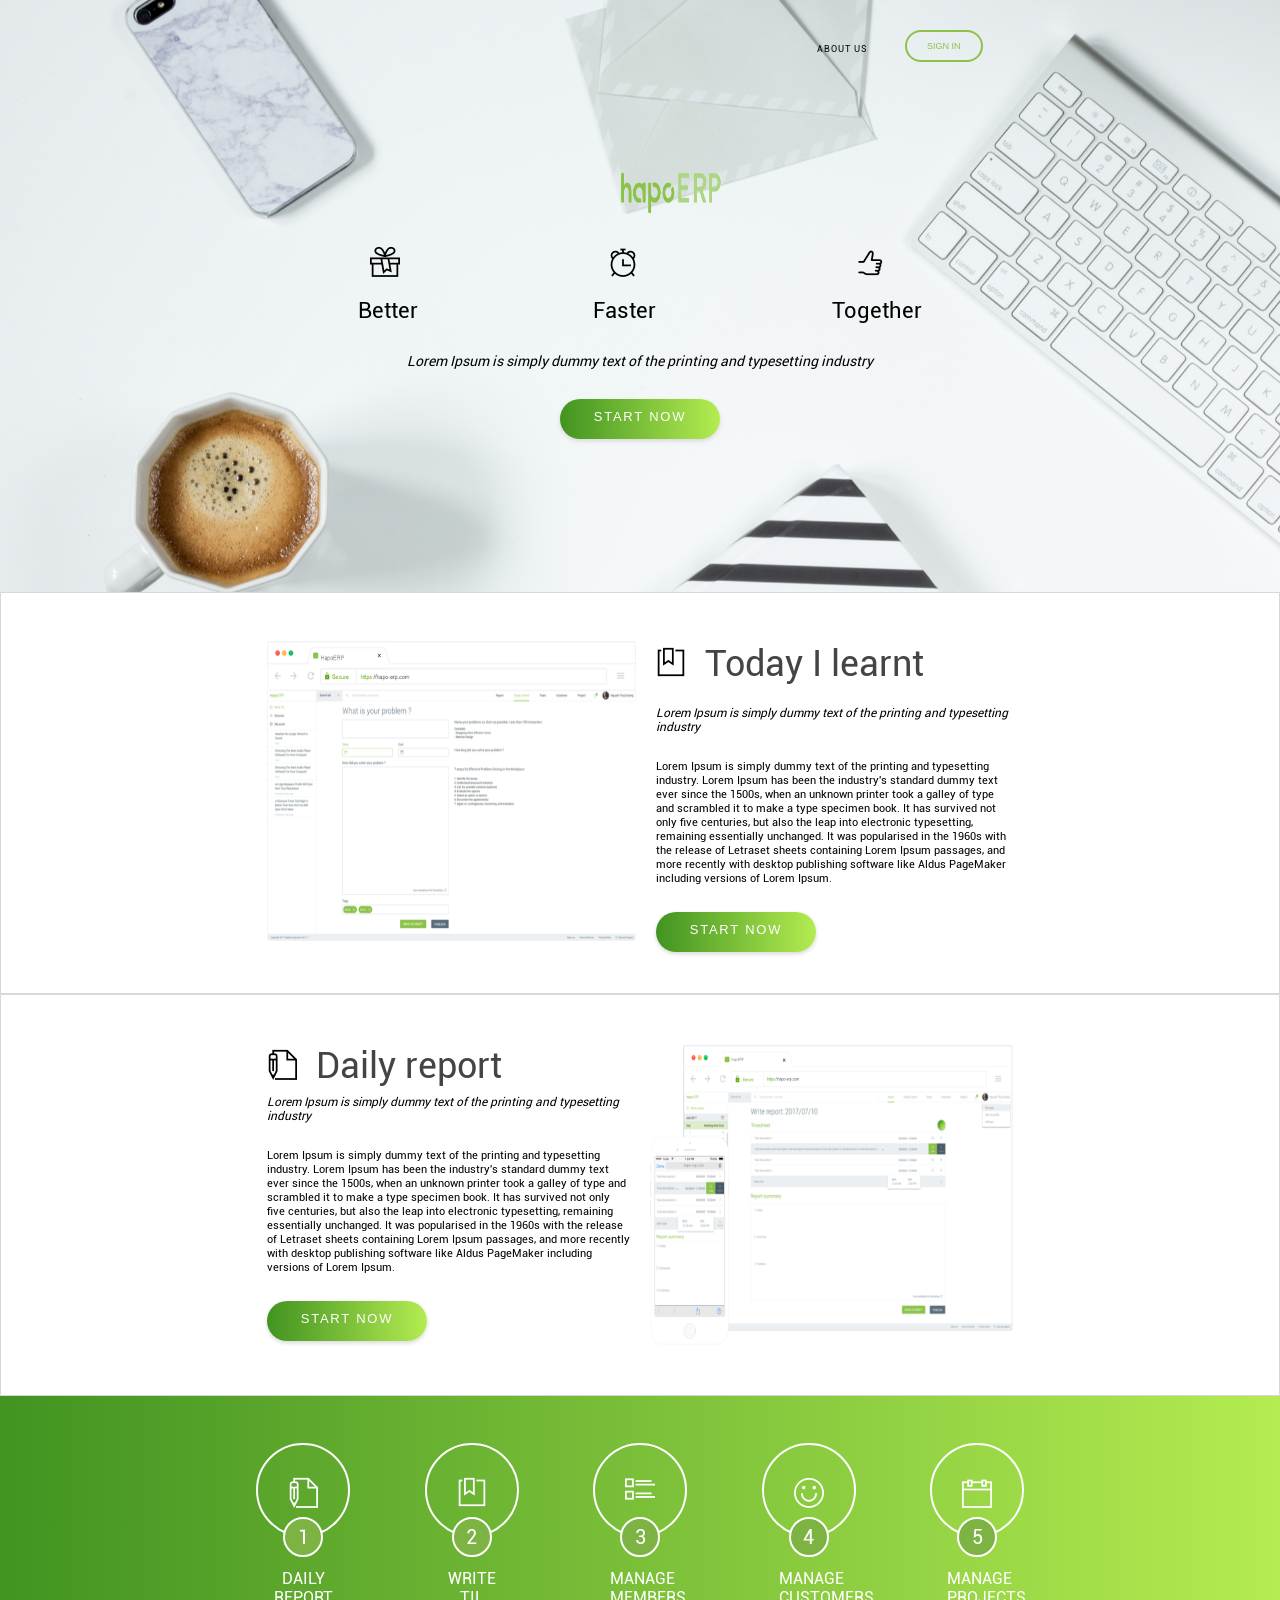
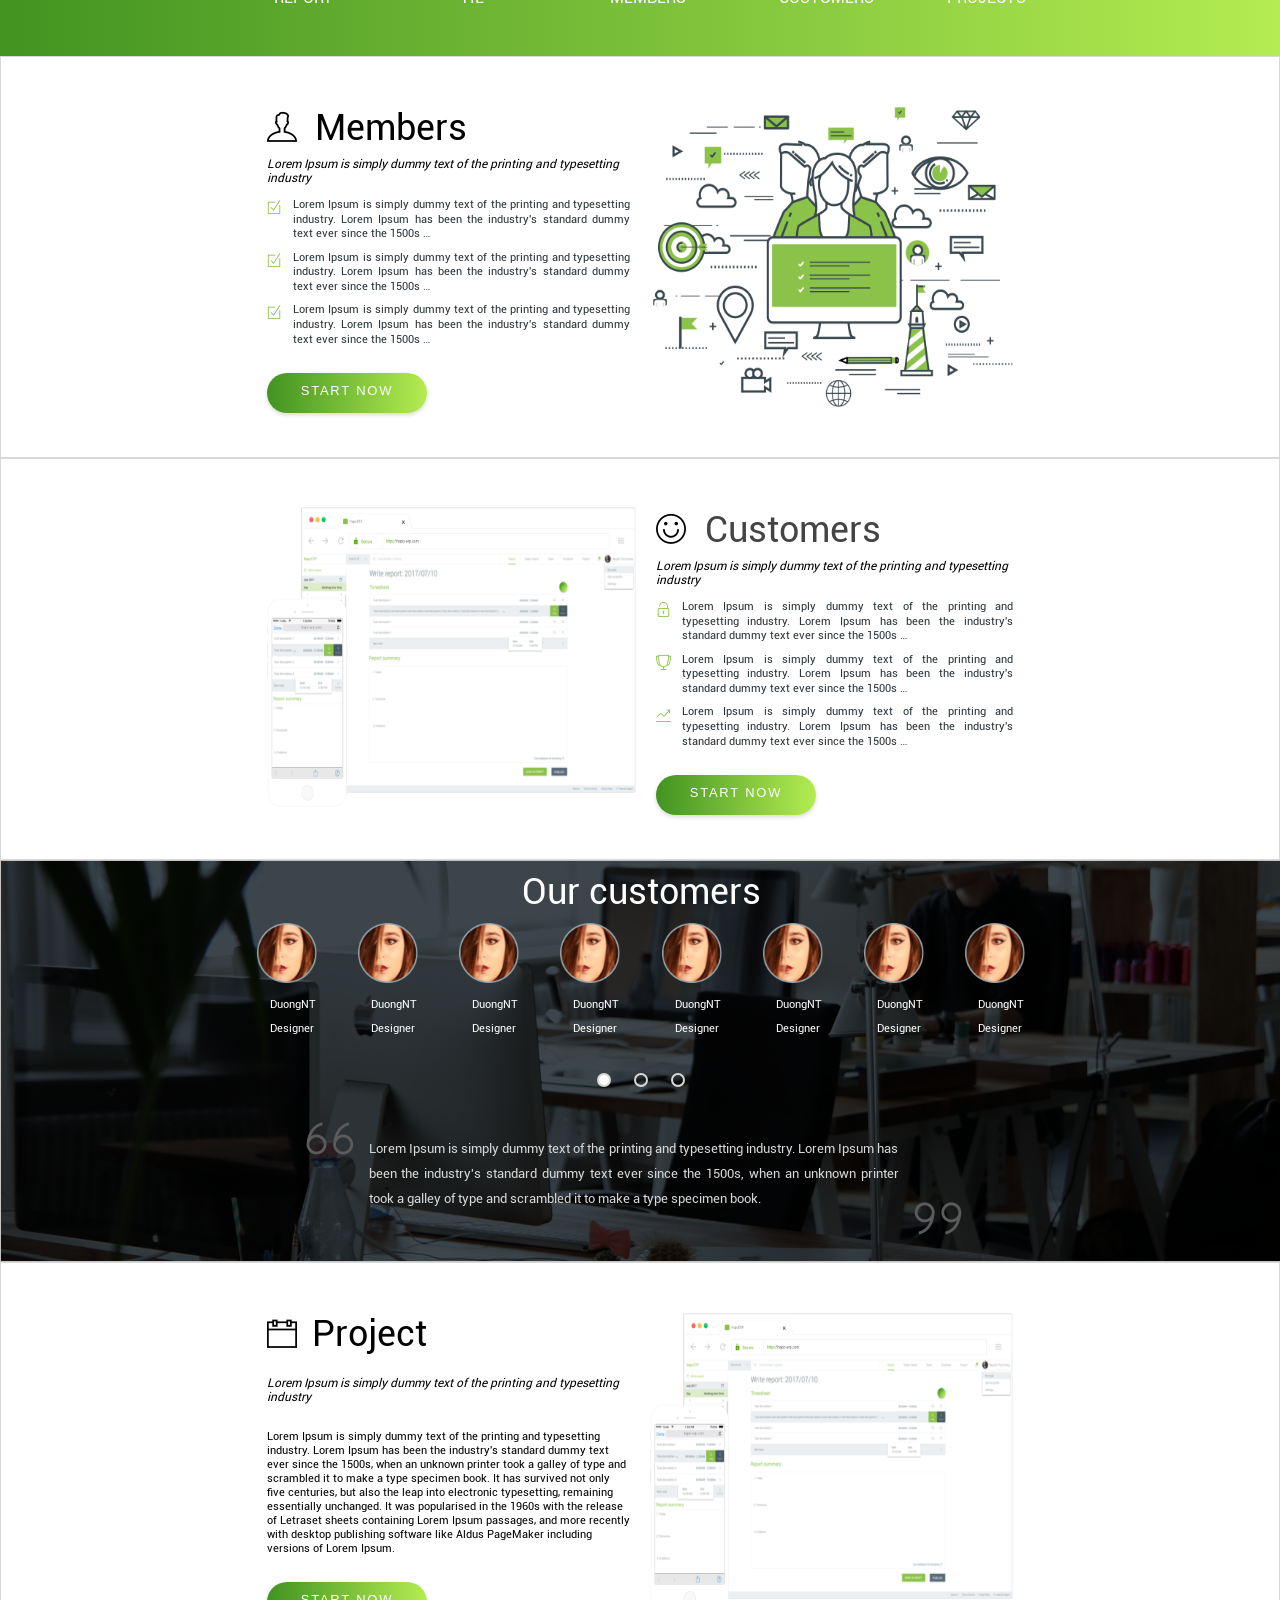
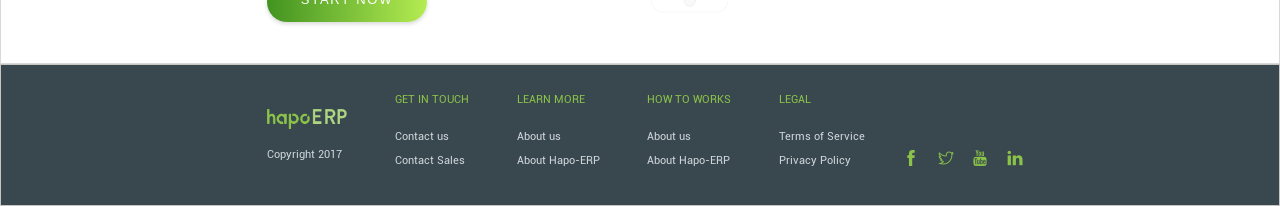
==== commit 54f998d7: "modify web" ====
--- a/sanpham.html
+++ b/sanpham.html
@@ -12,14 +12,14 @@
         <div class = "landing_page_pc">
             <div class ="lpc-banner">
                 <div class="lpc-banner-button flex">
-                    <a title="lpc-about-us" class="lpc-about-us">ABOUT US</a>
+                    <p class="lpc-about-us">ABOUT US</p>
                     <button class="lpc-sign-in">SIGN IN</button>
                 </div>
-                <div class="lpc-banner-container">
+                <div class="lpc-banner-container flex">
                     <div class="banner-hapoerp">
                         <img src="image/hapoErp.png">
                     </div>
-                    <div class="banner-icon">
+                    <div class="banner-icon flex">
                         <div class="icon-ti-gift">
                             <i class="ti-gift"></i>
                             <div class="better">Better</div>
@@ -37,11 +37,11 @@
                         <i>Lorem Ipsum is simply dummy text of the printing and typesetting industry</i>
                     </div>
                     <div class="banner-start-now">
-                        <a title="start-now" class="start-now">START NOW</a>
-                    </div>
-                </div>
-            </div>
-            <div class="lpc-today-i-learnt">
+                        <button class="start-now flex">START NOW</button>
+                    </div>
+                </div>
+            </div>
+            <div class="lpc-today-i-learnt flex">
                 <div class="lpc-til-img">
                     <img src="image/til.png">               
                 </div>
@@ -57,11 +57,11 @@
                         <p> Lorem Ipsum is simply dummy text of the printing and typesetting industry. Lorem Ipsum has been the industry's standard dummy text ever since the 1500s, when an unknown printer took a galley of type and scrambled it to make a type specimen book. It has survived not only five centuries, but also the leap into electronic typesetting, remaining essentially unchanged. It was popularised in the 1960s with the release of Letraset sheets containing Lorem Ipsum passages, and more recently with desktop publishing software like Aldus PageMaker including versions of Lorem Ipsum.</p>
                     </div>
                     <div class="til-start-now">
-                        <a title="startnow" class="startnow">START NOW</a>
-                    </div>
-                </div>
-            </div>
-            <div class="lpc-daily-report">
+                        <button class="startnow flex">START NOW</button>
+                    </div>
+                </div>
+            </div>
+            <div class="lpc-daily-report flex">
                 <div class="daily-report-doc">
                     <div class="deilay-report-icon">
                         <i class ="ti-write"></i>
@@ -74,7 +74,7 @@
                         <p> Lorem Ipsum is simply dummy text of the printing and typesetting industry. Lorem Ipsum has been the industry's standard dummy text ever since the 1500s, when an unknown printer took a galley of type and scrambled it to make a type specimen book. It has survived not only five centuries, but also the leap into electronic typesetting, remaining essentially unchanged. It was popularised in the 1960s with the release of Letraset sheets containing Lorem Ipsum passages, and more recently with desktop publishing software like Aldus PageMaker including versions of Lorem Ipsum.</p>
                     </div>
                     <div class="til-start-now">
-                        <a title="startnow" class="startnow">START NOW</a>
+                        <button class="startnow flex">START NOW</button>
                     </div>
                 </div>
                 <div class="daily-report-img">
@@ -88,7 +88,7 @@
                             <div class="oval-icon flex">
                                 <i class="ti ti-write"></i>
                             </div>
-                            <div class="oval-small">1</div>
+                            <div class="oval-small flex">1</div>
                         </div>
                         <div class="inform-oval">DAILY REPORT</div>
                     </div>
@@ -97,7 +97,7 @@
                             <div class="oval-icon flex">
                                 <i class="ti ti-bookmark-alt"></i>
                             </div>
-                            <div class="oval-small">2</div>
+                            <div class="oval-small flex">2</div>
                         </div>
                         <div class="inform-oval">WRITE TIL</div>
                     </div>
@@ -106,7 +106,7 @@
                             <div class="oval-icon flex">
                                 <i class="ti ti-layout-list-thumb"></i>
                             </div>
-                            <div class="oval-small">3</div>
+                            <div class="oval-small flex">3</div>
                         </div>
                         <div class="inform-oval">MANAGE MEMBERS</div>
                     </div>
@@ -115,7 +115,7 @@
                             <div class="oval-icon flex">
                                 <i class="ti ti-face-smile"></i>
                             </div>
-                            <div class="oval-small">4</div>
+                            <div class="oval-small flex">4</div>
                         </div>
                         <div class="inform-oval">MANAGE CUSTOMERS</div>
                     </div>
@@ -124,13 +124,13 @@
                             <div class="oval-icon flex">
                                 <i class="ti ti-calendar"></i>
                             </div>
-                            <div class="oval-small">5</div>
+                            <div class="oval-small flex">5</div>
                         </div>
                         <div class="inform-oval">MANAGE PROJECTS</div>
                     </div>
                 </div>
             </div>
-            <div class="lpc-daily-report">
+            <div class="lpc-daily-report flex">
                 <div class="daily-report-doc">
                     <div class="deilay-report-icon">
                         <i class ="ti-user"></i>
@@ -140,34 +140,28 @@
                         <i>Lorem Ipsum is simply dummy text of the printing and typesetting industry</i>
                     </div>
                     <div class="til-doc">
-                        <div class="members-doc-one">
+                        <div class="members-doc flex">
                             <i class="ti-check-box"></i>
-                            <div class="doc-ti-check-box">
-                                Lorem Ipsum is simply dummy text of the printing and typesetting industry. Lorem Ipsum has been the industry's standard dummy text ever since the 1500s …
-                            </div>
-                        </div>
-                        <div class="members-doc-two">
+                            <p>Lorem Ipsum is simply dummy text of the printing and typesetting industry. Lorem Ipsum has been the industry's standard dummy text ever since the 1500s …</p>
+                        </div>
+                        <div class="members-doc flex">
                             <i class="ti-check-box"></i>
-                            <div class="doc-ti-check-box">
-                                Lorem Ipsum is simply dummy text of the printing and typesetting industry. Lorem Ipsum has been the industry's standard dummy text ever since the 1500s …
-                            </div>
-                        </div>
-                        <div class="members-doc-two">
+                            <p>Lorem Ipsum is simply dummy text of the printing and typesetting industry. Lorem Ipsum has been the industry's standard dummy text ever since the 1500s …</p>
+                        </div>
+                        <div class="members-doc flex">
                             <i class="ti-check-box"></i>
-                            <div class="doc-ti-check-box">
-                                Lorem Ipsum is simply dummy text of the printing and typesetting industry. Lorem Ipsum has been the industry's standard dummy text ever since the 1500s …
-                            </div>
-                        </div>
-                    </div>
-                    <div class="til-start-now">
-                        <a title="startnow" class="startnow">START NOW</a>
+                            <p>Lorem Ipsum is simply dummy text of the printing and typesetting industry. Lorem Ipsum has been the industry's standard dummy text ever since the 1500s …</p>
+                        </div>
+                    </div>
+                    <div class="til-start-now">
+                        <button class="startnow flex">START NOW</button>
                     </div>
                 </div>
                 <div class="daily-report-img">
                     <img src="image/members.png">
                 </div>
             </div>
-            <div class="lpc-today-i-learnt">
+            <div class="lpc-today-i-learnt flex">
                 <div class="lpc-til-img">
                     <img src="image/dailyReport.png">               
                 </div>
@@ -180,27 +174,21 @@
                         <i>Lorem Ipsum is simply dummy text of the printing and typesetting industry</i>
                     </div>
                     <div class="til-doc">
-                        <div class="members-doc-one">
+                        <div class="members-doc flex">
                             <i class="ti-unlock"></i>
-                            <div class="doc-ti-check-box">
-                                Lorem Ipsum is simply dummy text of the printing and typesetting industry. Lorem Ipsum has been the industry's standard dummy text ever since the 1500s …
-                            </div>
-                        </div>
-                        <div class="members-doc-two">
+                            <p>Lorem Ipsum is simply dummy text of the printing and typesetting industry. Lorem Ipsum has been the industry's standard dummy text ever since the 1500s …</p>
+                        </div>
+                        <div class="members-doc flex">
                             <i class="ti-cup"></i>
-                            <div class="doc-ti-check-box">
-                                Lorem Ipsum is simply dummy text of the printing and typesetting industry. Lorem Ipsum has been the industry's standard dummy text ever since the 1500s …
-                            </div>
-                        </div>
-                        <div class="members-doc-two">
+                            <p>Lorem Ipsum is simply dummy text of the printing and typesetting industry. Lorem Ipsum has been the industry's standard dummy text ever since the 1500s …</p>
+                        </div>
+                        <div class="members-doc flex">
                             <i class=" ti-stats-up"></i>
-                            <div class="doc-ti-check-box">
-                                Lorem Ipsum is simply dummy text of the printing and typesetting industry. Lorem Ipsum has been the industry's standard dummy text ever since the 1500s …
-                            </div>
-                        </div>
-                    </div>
-                    <div class="til-start-now">
-                        <a title="startnow" class="startnow">START NOW</a>
+                            <p>Lorem Ipsum is simply dummy text of the printing and typesetting industry. Lorem Ipsum has been the industry's standard dummy text ever since the 1500s …</p>
+                        </div>
+                    </div>
+                    <div class="til-start-now">
+                        <button class="startnow flex">START NOW</button>
                     </div>
                 </div>
             </div>
@@ -293,7 +281,7 @@
                     <i class="ti-quote-right"></i>
                 </div>
             </div>
-            <div class="lpc-daily-report">
+            <div class="lpc-daily-report flex">
                 <div class="daily-report-doc">
                     <div class="deilay-report-icon">
                         <i class ="ti-calendar"></i>
@@ -306,14 +294,14 @@
                         <p>Lorem Ipsum is simply dummy text of the printing and typesetting industry. Lorem Ipsum has been the industry's standard dummy text ever since the 1500s, when an unknown printer took a galley of type and scrambled it to make a type specimen book. It has survived not only five centuries, but also the leap into electronic typesetting, remaining essentially unchanged. It was popularised in the 1960s with the release of Letraset sheets containing Lorem Ipsum passages, and more recently with desktop publishing software like Aldus PageMaker including versions of Lorem Ipsum.</p>
                     </div>
                     <div class="til-start-now">
-                        <a title="startnow" class="startnow">START NOW</a>
+                        <button class="startnow flex">START NOW</button>
                     </div>
                 </div>
                 <div class="daily-report-img">
                     <img src="image/dailyReport.png">
                 </div>
             </div>
-            <div class="lpc-mask">
+            <div class="lpc-mask flex">
                 <div class="inform-mask">
                     <div class="hapo-img"><img src="image/hapoErp.png"></div>
                     <div class="contact">Copyright 2017</div>
--- a/css/style.css
+++ b/css/style.css
@@ -18,44 +18,52 @@
 
 .lpc-banner-button {
   justify-content: center;
-  padding: 30px 0 0 60%;
+  font-size: 9px;
+  padding: 30px 0 0 40%;
 }
 
 .lpc-about-us {
-  color: #000000 ;
+  color: #000000;
+  text-transform: uppercase;
   width: 80px;
   height: 15px;
-  padding: 10px 15px;
+  padding: 5px 1%;
+  letter-spacing: 1px;
 }
 
 .lpc-sign-in {
   color:  #8BC34A;
+  text-transform: uppercase;
   border-radius: 100px;
-  padding: 10px 20px;
+  width: 78px;
+  height: 32px;
+  font-size: 9px;
+  background-color: transparent;
   border: 2px solid #8BC34A;
 }
 
 .lpc-banner-container {
-  padding-top: 35px;
+  flex-direction: column;
+  justify-content: center;
+  align-items: center;
 }
 
 .banner-hapoerp {
-  margin-top: 80px;
-  margin-left: 45%;
+  margin-top: 100px;
+  margin-left: 10%;
 }
 
 .banner-hapoerp img {
-  width: 20%;
-  height: 30px;
+  width: 60%;
+  height: 40px;
 }
 
 .banner-icon {
-  padding: 30px 0 0 30%;
-  display: flex;
-}
-
-.icon-ti-gift {
-  float: left;
+  flex-direction: row;
+  align-items: center;
+  justify-content: space-around;
+  width: 740px;
+  padding-top: 30px;
 }
 
 .ti-gift {
@@ -69,17 +77,9 @@
   font-size: 22px;
 }
 
-.icon-ti-alarm-clock {
-  padding-left: 18%;
-}
-
 .ti-alarm-clock {
-  padding-left: 20px;
-  font-size: 30px;
-}
-
-.icon-ti-thumb-up {
-  padding-left: 18%;
+  padding-left: 15px;
+  font-size: 30px;
 }
 
 .ti-thumb-up {
@@ -89,23 +89,27 @@
 
 .banner-slogan {
   font-style: roboto-italic;
-  padding: 45px 0 0 32%;
+  padding-top: 30px;
   font-size: 14px;
 }
 
 .banner-start-now {
-  padding: 34px 0 0 45%;
+  padding-top: 30px;
 }
 
 .start-now {
-  padding: 13px 40px;
-  width: 140px;
-  height: 20px;
+  padding: 10px 30px;
+  width: 160px;
+  height: 40px;
   background: linear-gradient(to right,#429321, #B4EC51);   
   color: #ffffff;
-  font-size: 16px;
-  border-radius: 40px;
-  box-shadow: 0 2px 4px 0 #000000;
+  font-size: 13px;
+  box-shadow: 0 2px 4px 0 #D8D8D8;
+  text-transform: uppercase;
+  border-radius: 100pt;
+  justify-content: center;
+  letter-spacing: 1.33pt;
+  border: #000000;
 }
 
 .lpc-today-i-learnt {
@@ -154,7 +158,6 @@
 .til-slogan {
   font-style: roboto-italic;
   font-size: 12px;
-  padding-top: 15px;
 }
 
 .til-doc {
@@ -165,18 +168,22 @@
 .til-start-now {
   width: 195px;
   height: 50px;
-  padding-top: 30px;
+  padding-top: 15px;
 }
 
 .startnow {
-  padding: 13px 40px;
-  width: 195px;
-  height: 50px;
+  padding: 10px 30px;
+  width: 160px;
+  height: 40px;
   background: linear-gradient(to right,#429321, #B4EC51);   
   color: #ffffff;
-  font-size: 16px;
-  border-radius: 40px;
-  box-shadow: 0 2px 4px 0 #000000;
+  font-size: 13px;
+  box-shadow: 0 2px 4px 0 #D8D8D8;
+  text-transform: uppercase;
+  border-radius: 100pt;
+  justify-content: center;
+  letter-spacing: 1.33pt;
+  border: #000000;
 }
 
 .lpc-daily-report {
@@ -208,7 +215,7 @@
   font-style: roboto-light;
   color: #444444;
   width: 308px;
-  height: 63px;
+  height: 50px;
   font-size: 36px;
   padding-left: 19px;
 }
@@ -233,7 +240,7 @@
 .name-ti-user {
   font-style: roboto-light;
   width: 308px;
-  height: 63px;
+  height: 50px;
   font-size: 36px;
   padding-left: 18px;
 }
@@ -241,26 +248,26 @@
 .til-doc {
   padding-top: 15px;
   font-size: 11px;
-}
-
-.members-doc-one {
-  display: flex;
-}
-
-.ti-check-box {
+  line-height: 14px;
+}
+
+.members-doc {
+  justify-content: space-around;
+  align-items: flex-start;
+}
+
+.members-doc p {
+  font-weight: 400;
+  text-align: justify;
+  font-size: 8pt;
+  line-height: 11pt;
+  color: #283238;
+  margin-top: -2px;
+  padding-left: 3%;
+}
+.members-doc i {
   color: #8BC34A;
-  font-size: 18px;
-}
-
-.doc-ti-check-box {
-  width: 400px;
-  font-size: 11px;
-  padding-left: 18px;
-}
-
-.members-doc-two {
-  padding-top: 17px;
-  display: flex;
+  font-size: 15px;
 }
 
 .lpc-oval-main {
@@ -308,7 +315,8 @@
   color: #ffffff;
   font-size: 20px;
   margin-top: -20px;
-  text-align: center;
+  justify-content: center;
+  align-items: center;
 }
 
 .inform-oval {
@@ -329,23 +337,6 @@
   padding-top: 5px;
   font-size: 30px;
 }
-.ti-unlock {
-  color: #8BC34A;
-  font-size: 18px;
-  float: left;
-}
-
-.ti-cup {
-  color: #8BC34A;
-  font-size: 18px;
-  float: left;
-}
-
-.ti-stats-up {
-  color: #8BC34A;
-  font-size: 18px;
-  float: left;
-}
 
 .lpc-our-customers {
   background-image: url(../image/rectangle3.png);
@@ -369,7 +360,6 @@
   padding: 10px 20% 0 20%;
   justify-content: space-between;
   align-items: center;
-  display: flex;
 }
 
 .our-customers-img img {
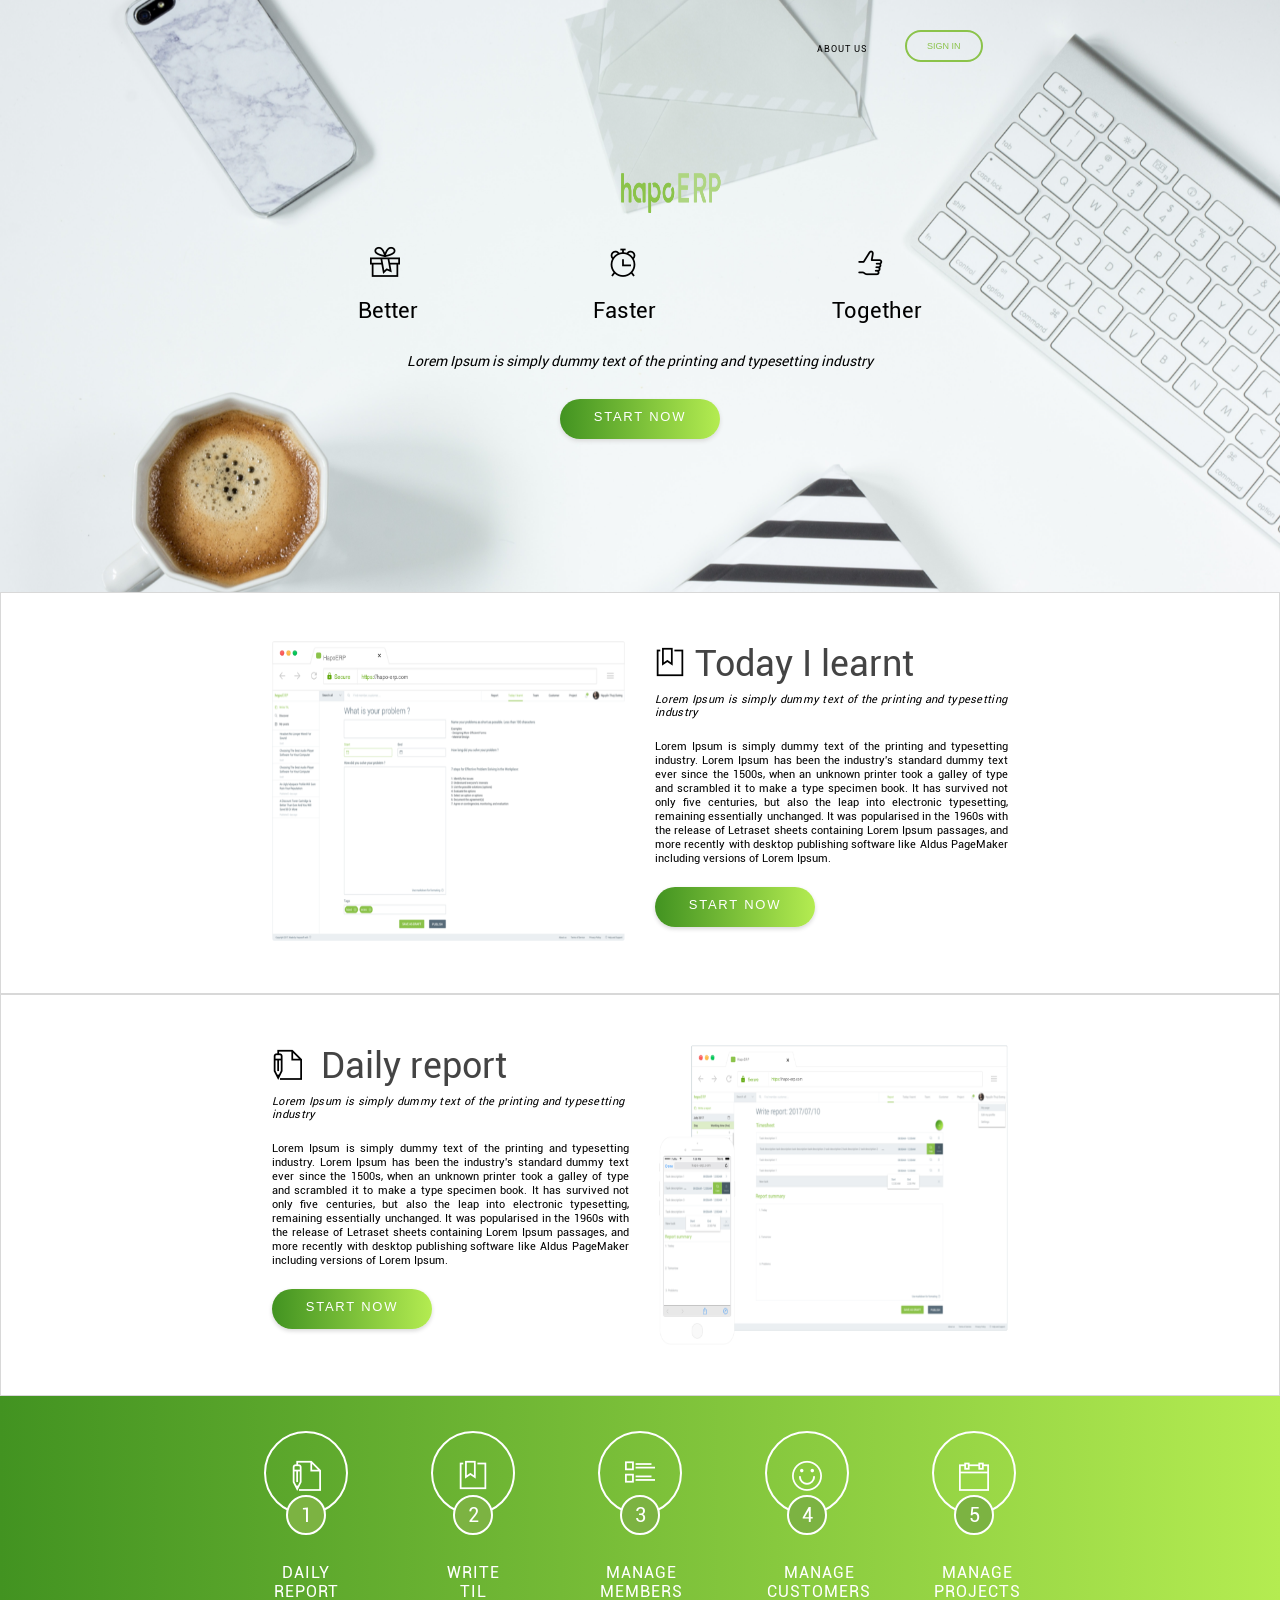
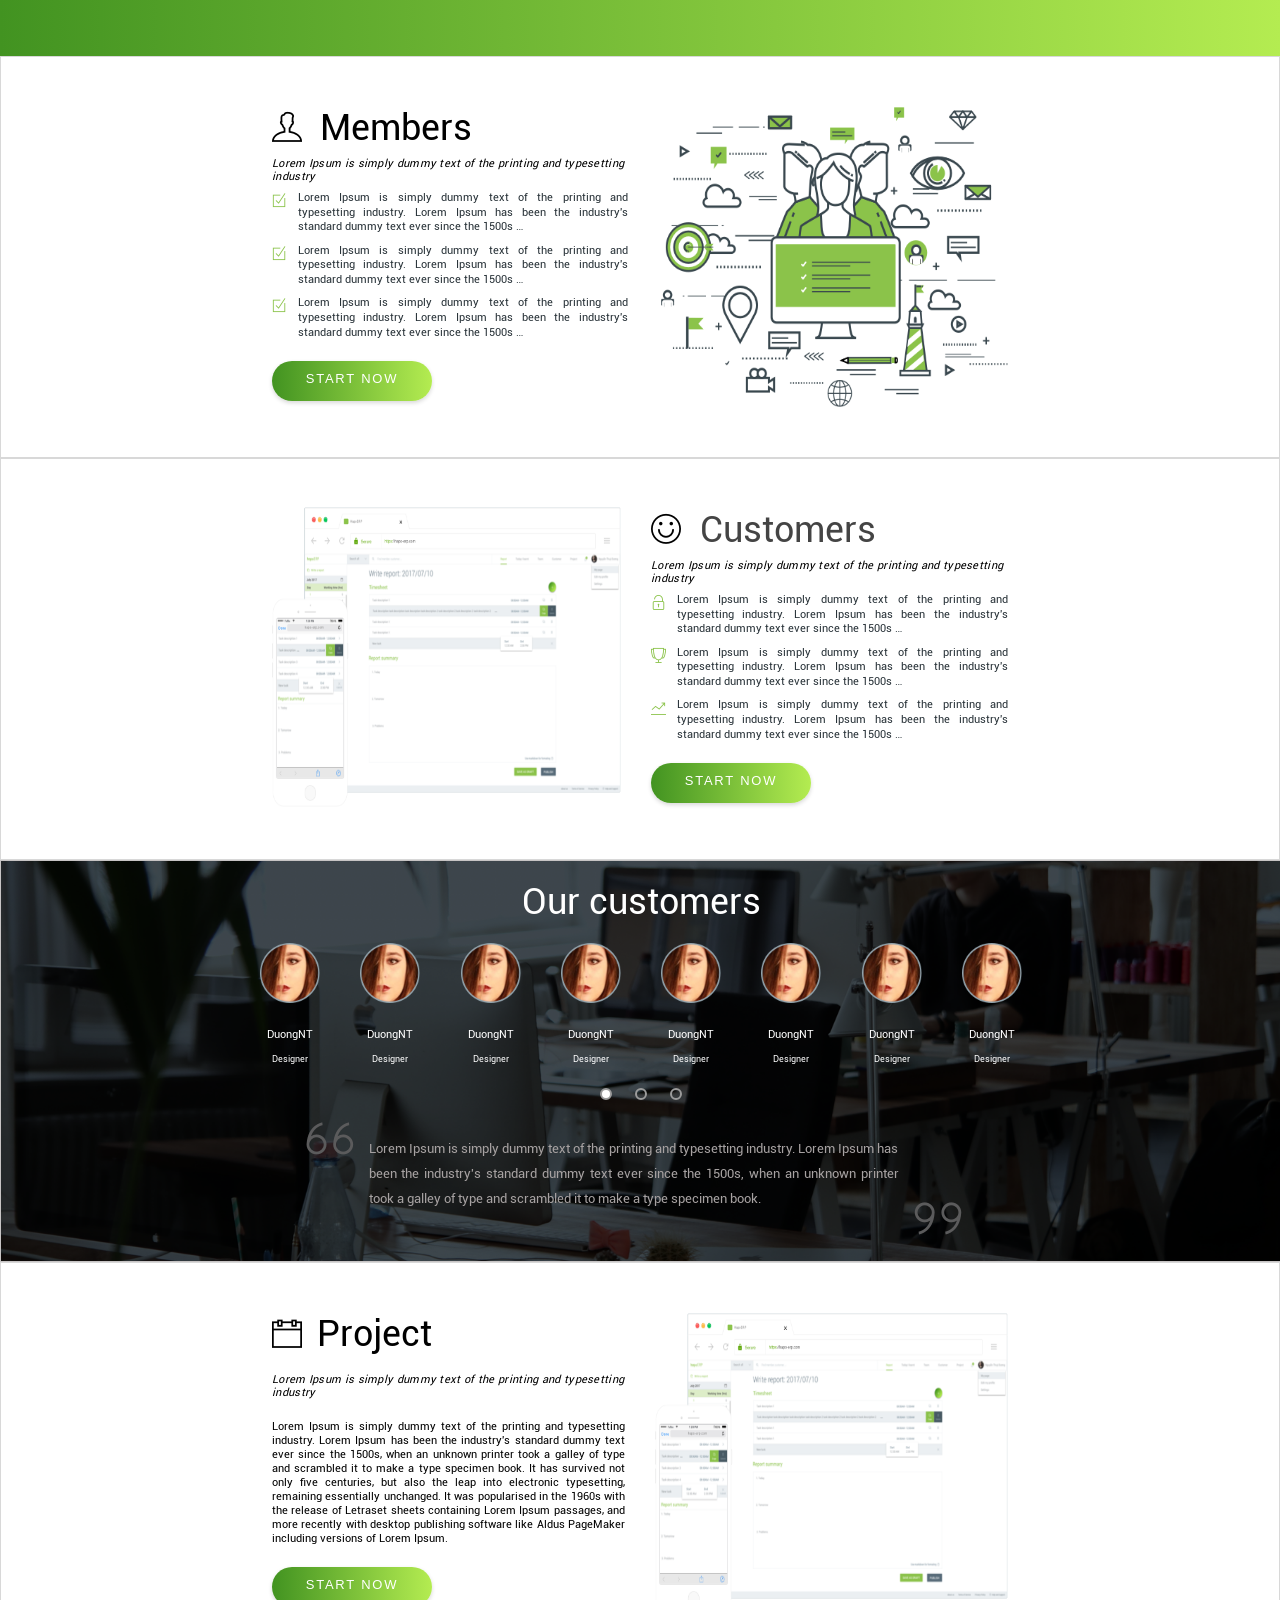
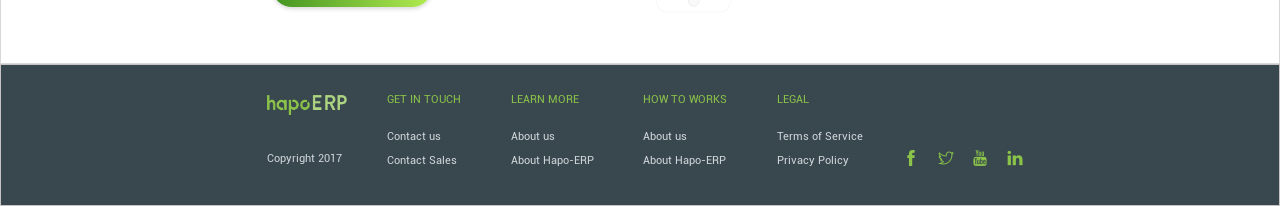
==== commit 792ce839: "date 23/03" ====
--- a/sanpham.html
+++ b/sanpham.html
@@ -82,52 +82,50 @@
                 </div>
             </div>
             <div class="lpc-oval-main flex">
-                <div class="lpc-oval-imform flex">
-                    <div class="lpc-oval">
-                        <div class="lpc-oval">
-                            <div class="oval-icon flex">
-                                <i class="ti ti-write"></i>
-                            </div>
-                            <div class="oval-small flex">1</div>
-                        </div>
-                        <div class="inform-oval">DAILY REPORT</div>
-                    </div>
-                    <div class="lpc-oval">
-                        <div class="lpc-oval">
-                            <div class="oval-icon flex">
-                                <i class="ti ti-bookmark-alt"></i>
-                            </div>
-                            <div class="oval-small flex">2</div>
-                        </div>
-                        <div class="inform-oval">WRITE TIL</div>
-                    </div>
-                    <div class="lpc-oval">
-                        <div class="lpc-oval">
-                            <div class="oval-icon flex">
-                                <i class="ti ti-layout-list-thumb"></i>
-                            </div>
-                            <div class="oval-small flex">3</div>
-                        </div>
-                        <div class="inform-oval">MANAGE MEMBERS</div>
-                    </div>
-                    <div class="lpc-oval">
-                        <div class="lpc-oval">
-                            <div class="oval-icon flex">
-                                <i class="ti ti-face-smile"></i>
-                            </div>
-                            <div class="oval-small flex">4</div>
-                        </div>
-                        <div class="inform-oval">MANAGE CUSTOMERS</div>
-                    </div>
-                    <div class="lpc-oval">
-                        <div class="lpc-oval">
-                            <div class="oval-icon flex">
-                                <i class="ti ti-calendar"></i>
-                            </div>
-                            <div class="oval-small flex">5</div>
-                        </div>
-                        <div class="inform-oval">MANAGE PROJECTS</div>
-                    </div>
+                <div class="lpc-oval">
+                    <div class="lpc-oval-inform">
+                        <div class="oval-icon flex">
+                            <i class="ti ti-write"></i>
+                        </div>
+                        <div class="oval-small flex">1</div>
+                    </div>
+                    <p>DAILY REPORT</p>
+                </div>
+                <div class="lpc-oval">
+                    <div class="lpc-oval-inform">
+                        <div class="oval-icon flex">
+                            <i class="ti ti-bookmark-alt"></i>
+                        </div>
+                        <div class="oval-small flex">2</div>
+                    </div>
+                    <p>WRITE TIL</p>
+                </div>
+                <div class="lpc-oval">
+                    <div class="lpc-oval-inform">
+                        <div class="oval-icon flex">
+                            <i class="ti ti-layout-list-thumb"></i>
+                        </div>
+                        <div class="oval-small flex">3</div>
+                    </div>
+                    <p>MANAGE MEMBERS</p>
+                </div>
+                <div class="lpc-oval">
+                    <div class="lpc-oval-inform">
+                        <div class="oval-icon flex">
+                            <i class="ti ti-face-smile"></i>
+                        </div>
+                        <div class="oval-small flex">4</div>
+                    </div>
+                    <p>MANAGE CUSTOMERS</p>
+                </div>
+                <div class="lpc-oval">
+                    <div class="lpc-oval-inform">
+                        <div class="oval-icon flex">
+                            <i class="ti ti-calendar"></i>
+                        </div>
+                        <div class="oval-small flex">5</div>
+                    </div>
+                    <p>MANAGE PROJECTS</p>
                 </div>
             </div>
             <div class="lpc-daily-report flex">
@@ -195,76 +193,76 @@
             <div class="lpc-our-customers flex">
                 <div class="our-customers">Our customers</div>
                 <div class="avatar-img flex">
-                    <div class="avatar">
-                        <div class="our-customers-img">
-                            <img src="image/avatar.png">
-                        </div>
-                        <div class="duongnt">
-                            <p>DuongNT</p>
-                            <p>Designer</p>
-                        </div>
-                    </div>
-                    <div class="avatar">
-                        <div class="our-customers-img">
-                            <img src="image/avatar.png">
-                        </div>
-                        <div class="duongnt">
-                            <p>DuongNT</p>
-                            <p>Designer</p>
-                        </div>
-                    </div>
-                    <div class="avatar">
-                        <div class="our-customers-img">
-                            <img src="image/avatar.png">
-                        </div>
-                        <div class="duongnt">
-                            <p>DuongNT</p>
-                            <p>Designer</p>
-                        </div>
-                    </div>
-                    <div class="avatar">
-                        <div class="our-customers-img">
-                            <img src="image/avatar.png">
-                        </div>
-                        <div class="duongnt">
-                            <p>DuongNT</p>
-                            <p>Designer</p>
-                        </div>
-                    </div>
-                    <div class="avatar">
-                        <div class="our-customers-img">
-                            <img src="image/avatar.png">
-                        </div>
-                        <div class="duongnt">
-                            <p>DuongNT</p>
-                            <p>Designer</p>
-                        </div>
-                    </div>
-                    <div class="avatar">
-                        <div class="our-customers-img">
-                            <img src="image/avatar.png">
-                        </div>
-                        <div class="duongnt">
-                            <p>DuongNT</p>
-                            <p>Designer</p>
-                        </div>
-                    </div>
-                    <div class="avatar">
-                        <div class="our-customers-img">
-                            <img src="image/avatar.png">
-                        </div>
-                        <div class="duongnt">
-                            <p>DuongNT</p>
-                            <p>Designer</p>
-                        </div>
-                    </div>
-                    <div class="avatar">
-                        <div class="our-customers-img">
-                            <img src="image/avatar.png">
-                        </div>
-                        <div class="duongnt">
-                            <p>DuongNT</p>
-                            <p>Designer</p>
+                    <div class="avatar flex">
+                        <div class="our-customers-img">
+                            <img src="image/avatar.png">
+                        </div>
+                        <div class="duongnt">
+                            <p>DuongNT</p>
+                            <small>Designer</small>
+                        </div>
+                    </div>
+                    <div class="avatar flex">
+                        <div class="our-customers-img">
+                            <img src="image/avatar.png">
+                        </div>
+                        <div class="duongnt">
+                            <p>DuongNT</p>
+                            <small>Designer</small>
+                        </div>
+                    </div>
+                    <div class="avatar flex">
+                        <div class="our-customers-img">
+                            <img src="image/avatar.png">
+                        </div>
+                        <div class="duongnt">
+                            <p>DuongNT</p>
+                            <small>Designer</small>
+                        </div>
+                    </div>
+                    <div class="avatar flex">
+                        <div class="our-customers-img">
+                            <img src="image/avatar.png">
+                        </div>
+                        <div class="duongnt">
+                            <p>DuongNT</p>
+                            <small>Designer</small>
+                        </div>
+                    </div>
+                    <div class="avatar flex">
+                        <div class="our-customers-img">
+                            <img src="image/avatar.png">
+                        </div>
+                        <div class="duongnt">
+                            <p>DuongNT</p>
+                            <small>Designer</small>
+                        </div>
+                    </div>
+                    <div class="avatar flex">
+                        <div class="our-customers-img">
+                            <img src="image/avatar.png">
+                        </div>
+                        <div class="duongnt">
+                            <p>DuongNT</p>
+                            <small>Designer</small>
+                        </div>
+                    </div>
+                    <div class="avatar flex">
+                        <div class="our-customers-img">
+                            <img src="image/avatar.png">
+                        </div>
+                        <div class="duongnt">
+                            <p>DuongNT</p>
+                            <small>Designer</small>
+                        </div>
+                    </div>
+                    <div class="avatar flex">
+                        <div class="our-customers-img">
+                            <img src="image/avatar.png">
+                        </div>
+                        <div class="duongnt">
+                            <p>DuongNT</p>
+                            <small>Designer</small>
                         </div>
                     </div>
                 </div>
@@ -302,9 +300,9 @@
                 </div>
             </div>
             <div class="lpc-mask flex">
-                <div class="inform-mask">
+                <div class="inform-mask-hapo">
                     <div class="hapo-img"><img src="image/hapoErp.png"></div>
-                    <div class="contact">Copyright 2017</div>
+                    <div class="contact-hapo">Copyright 2017</div>
                 </div>
                 <div class="inform-mask">
                     <div class="get-in-touch">GET IN TOUCH</div>
--- a/css/style.css
+++ b/css/style.css
@@ -123,7 +123,8 @@
 }
 
 .lpc-til-img {
-  padding: 10px;
+  width: 50%;
+  padding: 15px;
 }
 
 .lpc-til-img img {
@@ -134,7 +135,7 @@
 .lpc-til-doc {
   width: 50%;
   height: 300px;
-  padding: 10px;
+  padding: 15px;
 }
 
 .til-icon {
@@ -150,25 +151,27 @@
   font-style: roboto-light;
   color: #444444;
   width: 308px;
-  height: 63px;
-  font-size: 36px;
-  padding-left: 19px;
+  height: 50px;
+  font-size: 36px;
+  padding-left: 10px;
 }
 
 .til-slogan {
   font-style: roboto-italic;
-  font-size: 12px;
+  font-size: 11px;
+  letter-spacing: 0.3px;
 }
 
 .til-doc {
-  padding-top: 15px;
+  text-align: justify;
+  padding-top: 10px;
   font-size: 12px;
 }
 
 .til-start-now {
   width: 195px;
   height: 50px;
-  padding-top: 15px;
+  padding-top: 10px;
 }
 
 .startnow {
@@ -193,13 +196,12 @@
   height: 400px;
   border: 1px solid #D8D8D8;
   background-color: #ffffff;
-  display: flex;
 }
 
 .daily-report-doc {
   width: 50%;
   height: 300px;
-  padding: 10px;
+  padding: 15px;
 }
 
 .deilay-report-icon {
@@ -223,8 +225,7 @@
 .daily-report-img {
   width: 50%;
   height: 300px;
-  padding: 10px;
-  float: left;
+  padding: 15px;
 }
 
 .daily-report-img img {
@@ -246,7 +247,7 @@
 }
 
 .til-doc {
-  padding-top: 15px;
+  padding-top: 10px;
   font-size: 11px;
   line-height: 14px;
 }
@@ -278,17 +279,11 @@
   height: 260px;
 }
 
-.lpc-oval-imform {
-  justify-content: space-between;
-  align-items: center;
-  width: 100%;
-}
-
 .flex {
   display: flex;
 }
 
-.lpc-oval {
+.lpc-oval-inform {
   display: flex;
   flex-direction: column;
   justify-content: center;
@@ -298,8 +293,8 @@
 .oval-icon {
   border: 2px solid #ffffff;
   border-radius: 100%;
-  height: 90px;
-  width: 90px;
+  height: 80px;
+  width: 80px;
   color: #ffffff;
   font-size: 36px;
   justify-content: center;
@@ -319,14 +314,19 @@
   align-items: center;
 }
 
-.inform-oval {
+.lpc-oval {
+  width: 100px;
+  height: 190px;
+}
+
+.lpc-oval p {
   text-transform: uppercase;
-  color: white;
+  color: #ffffff;
+  letter-spacing: 1px;
   font-size: 16px;
-  width: 60px;
-  height: 40px;
-  padding-top: 12px;
   text-align: center;
+  padding: 12px 10px;
+  display: flex;
 }
 
 .ti {
@@ -352,12 +352,17 @@
   font-style: roboto-light;
   color: #ffffff;
   font-size: 36px;
-  padding-top: 10px;
+  padding-top: 20px;
   text-align: center;
 }
+.avatar {
+  flex-direction: column;
+  justify-content: center;
+  align-items: center;
+}
 
 .avatar-img {
-  padding: 10px 20% 0 20%;
+  padding: 20px 20% 0 20%;
   justify-content: space-between;
   align-items: center;
 }
@@ -370,27 +375,28 @@
 .duongnt {
   color: #ffffff;
   font-size: 11px;
-  padding-left: 13px;
+  padding: 10px;
+  text-align: center;
 }
 
 .our-customers-oval {
+  display: flex;
   margin: auto;
-  display: flex;
 }
 
 .our-cus-oval {
-  width: 10px;
-  height: 10px;
+  width: 8px;
+  height: 8px;
   border-radius: 100%;
-  border: 2px solid #D8D8D8;
+  border: 2px solid #9B9B9B;
   background-color: #ffffff;
 }
 
 .oval-mini {
-  width: 10px;
-  height: 10px; 
+  width: 8px;
+  height: 8px; 
   border-radius: 100%;
-  border: 2px solid #D8D8D8;
+  border: 2px solid #9B9B9B;
   color: #ffffff;
   margin-left: 23px;
 }
@@ -415,7 +421,7 @@
   line-height: 25px;
   padding-top: 10px;
   text-align: justify;
-  color: #D8D8D8;
+  color: #A7A2A2;
   width: 530px;
   font-size: 10pt;
 }
@@ -432,7 +438,7 @@
 .name-ti-calendar {
   font-style: roboto-light;
   width: 308px;
-  height: 63px;
+  height: 60px;
   font-size: 36px;
   padding-left: 15px;
 }
@@ -444,7 +450,6 @@
   border: 1px solid #C7C4C4;
   align-items: center;
   justify-content: space-between;
-  display: flex;
 }
 
 .hapo-img {
@@ -454,6 +459,16 @@
 .hapo-img img {
   width: 80px;
   height: 20px;
+}
+.inform-mask-hapo {
+  padding-left: 10px;
+  height: 80px;
+}
+
+.contact-hapo {
+  color: #D0D8DC;
+  font-size: 8pt;
+  padding-top: 32px;
 }
 
 .inform-mask {
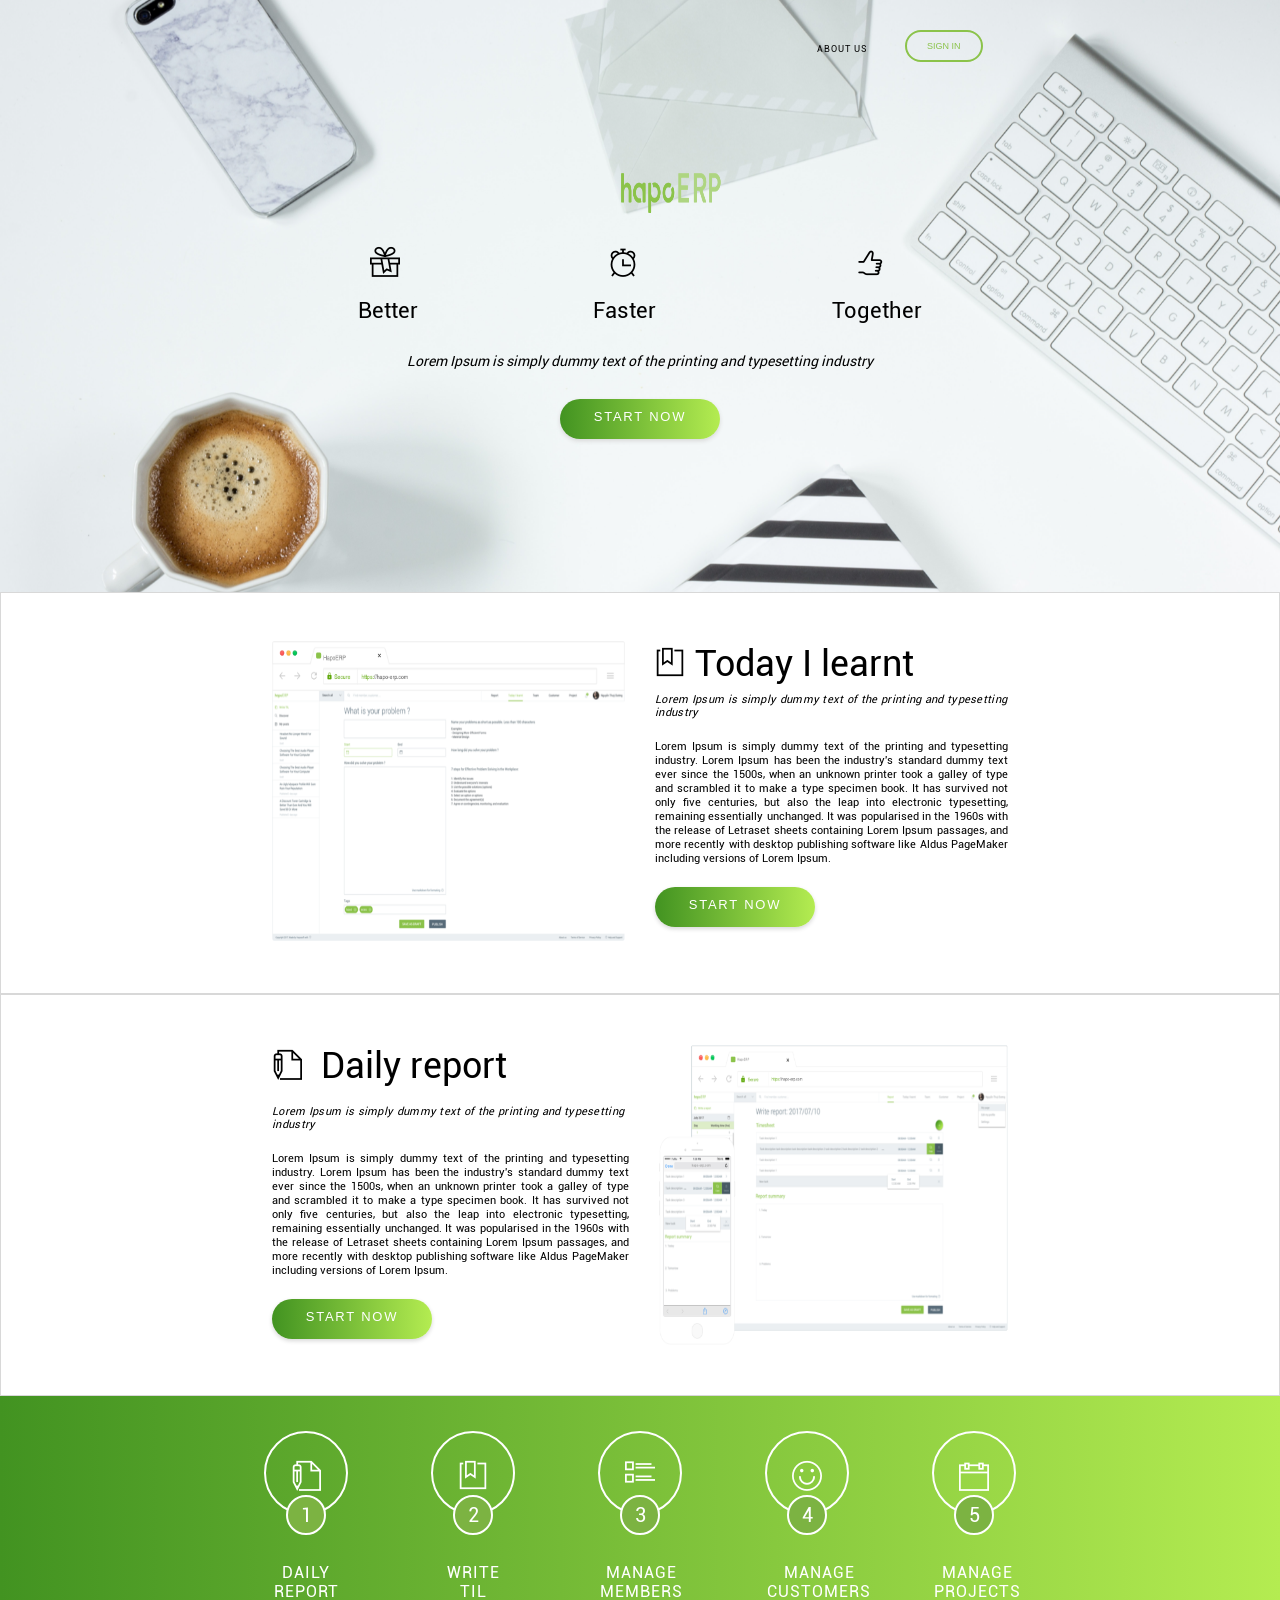
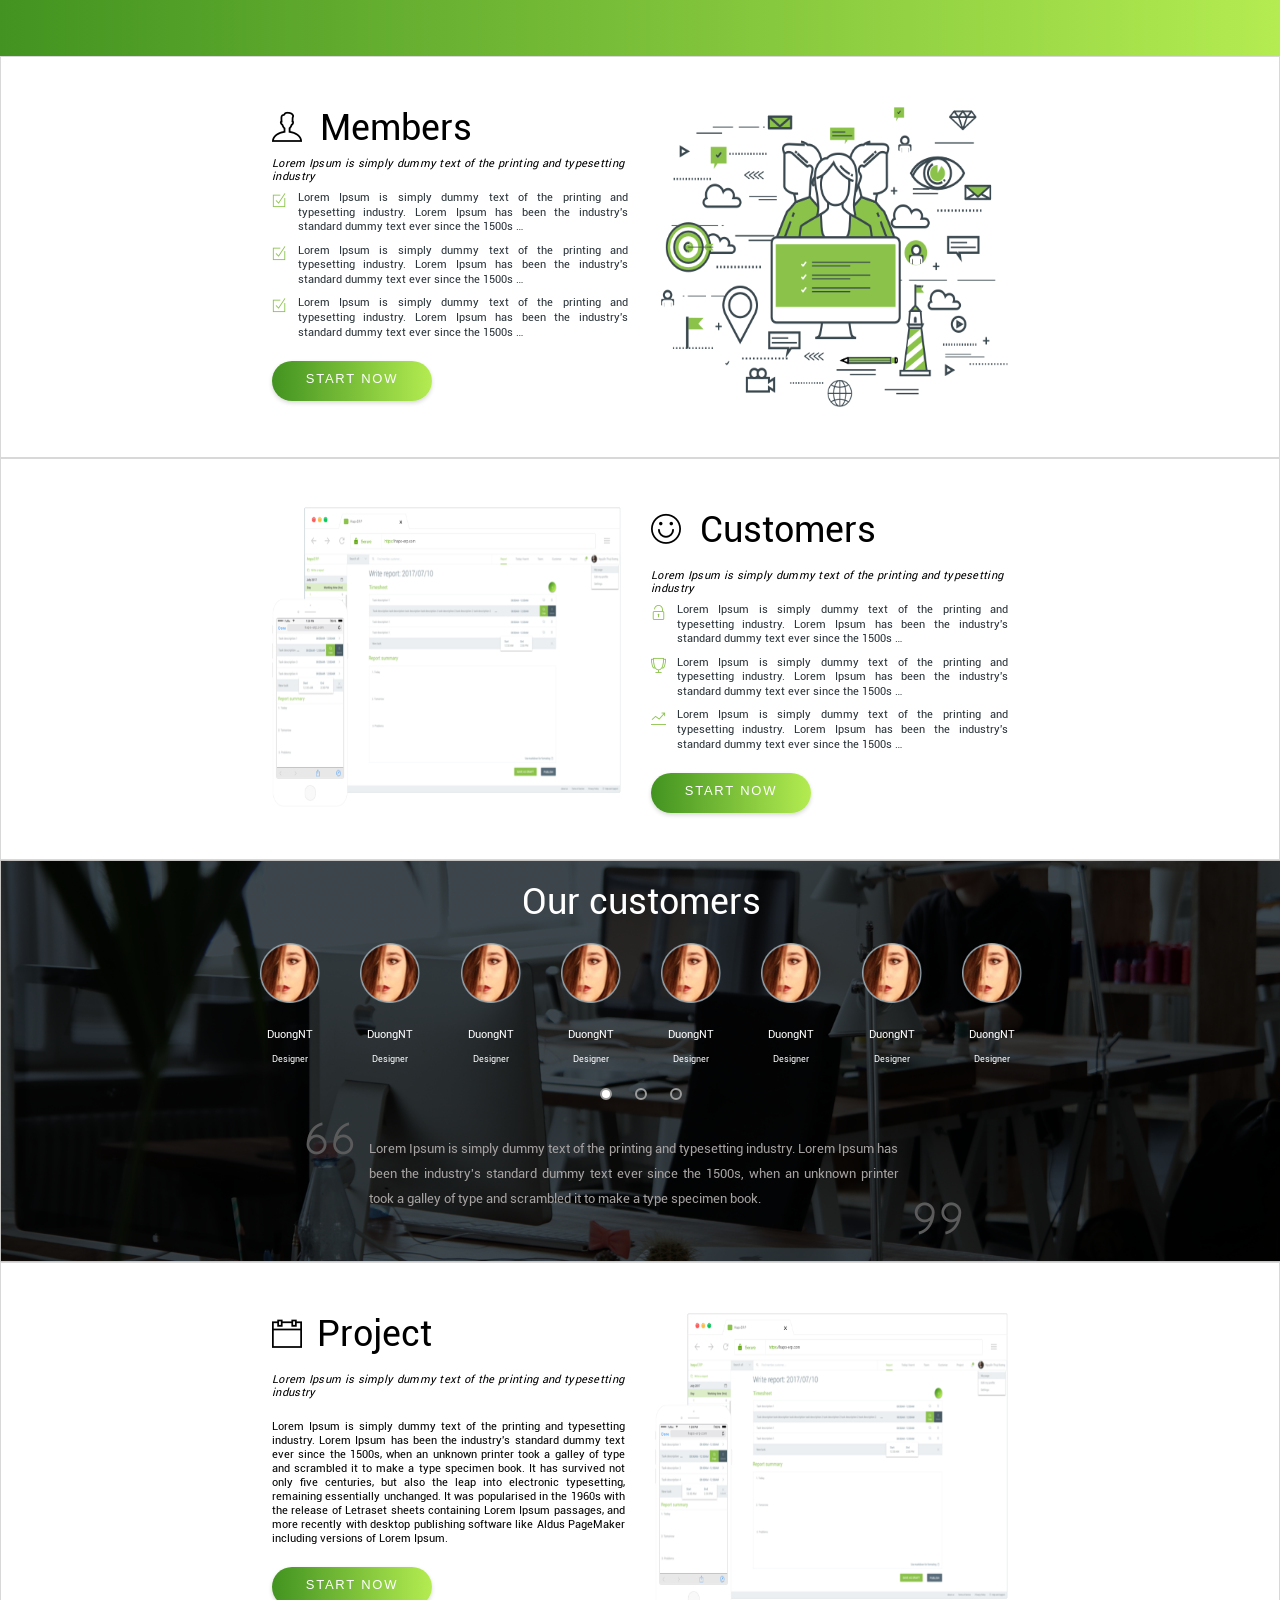
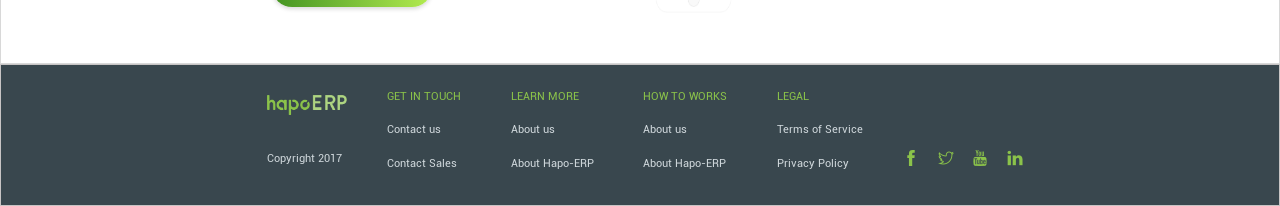
==== commit 2831c702: "add scss - css" ====
--- a/sanpham.html
+++ b/sanpham.html
@@ -306,31 +306,23 @@
                 </div>
                 <div class="inform-mask">
                     <div class="get-in-touch">GET IN TOUCH</div>
-                    <div class="contact">
-                        <p>Contact us</p>
-                        <p>Contact Sales</p>
-                    </div>
+                    <p>Contact us</p>
+                    <p>Contact Sales</p>
                 </div>
                 <div class="inform-mask">
                     <div class="get-in-touch">LEARN MORE</div>
-                    <div class="contact">
-                        <p>About us</p>
-                        <p>About Hapo-ERP</p>
-                    </div>
+                    <p>About us</p>
+                    <p>About Hapo-ERP</p>
                 </div>
                 <div class="inform-mask">
                     <div class="get-in-touch">HOW TO WORKS</div>
-                    <div class="contact">
-                        <p>About us</p>
-                        <p>About Hapo-ERP</p>
-                    </div>
+                    <p>About us</p>
+                    <p>About Hapo-ERP</p>
                 </div>
                 <div class="inform-mask">
                     <div class="get-in-touch">LEGAL</div>
-                    <div class="contact">
-                        <p>Terms of Service</p>
-                        <P>Privacy Policy</P>   
-                    </div>
+                    <p>Terms of Service</p>
+                    <P>Privacy Policy</P>   
                 </div>
                 <div class ="mask-icon">
                     <i class="ti-facebook"></i>
--- a/css/style.css
+++ b/css/style.css
@@ -49,8 +49,7 @@
 }
 
 .banner-hapoerp {
-  margin-top: 100px;
-  margin-left: 10%;
+  margin: 100px 0 0 10%;
 }
 
 .banner-hapoerp img {
@@ -149,7 +148,6 @@
 
 .name-ti-bookmark-alt {
   font-style: roboto-light;
-  color: #444444;
   width: 308px;
   height: 50px;
   font-size: 36px;
@@ -215,9 +213,8 @@
 
 .name-ti-write {
   font-style: roboto-light;
-  color: #444444;
   width: 308px;
-  height: 50px;
+  height: 60px;
   font-size: 36px;
   padding-left: 19px;
 }
@@ -355,6 +352,7 @@
   padding-top: 20px;
   text-align: center;
 }
+
 .avatar {
   flex-direction: column;
   justify-content: center;
@@ -397,7 +395,6 @@
   height: 8px; 
   border-radius: 100%;
   border: 2px solid #9B9B9B;
-  color: #ffffff;
   margin-left: 23px;
 }
 
@@ -460,6 +457,7 @@
   width: 80px;
   height: 20px;
 }
+
 .inform-mask-hapo {
   padding-left: 10px;
   height: 80px;
@@ -480,10 +478,10 @@
   color: #8BC34A;
 }
 
-.contact {
+.inform-mask p {
   color: #D0D8DC;
   font-size: 8pt;
-  padding-top: 14px;
+  padding-top: 10px;
 }
 
 .mask-icon {
